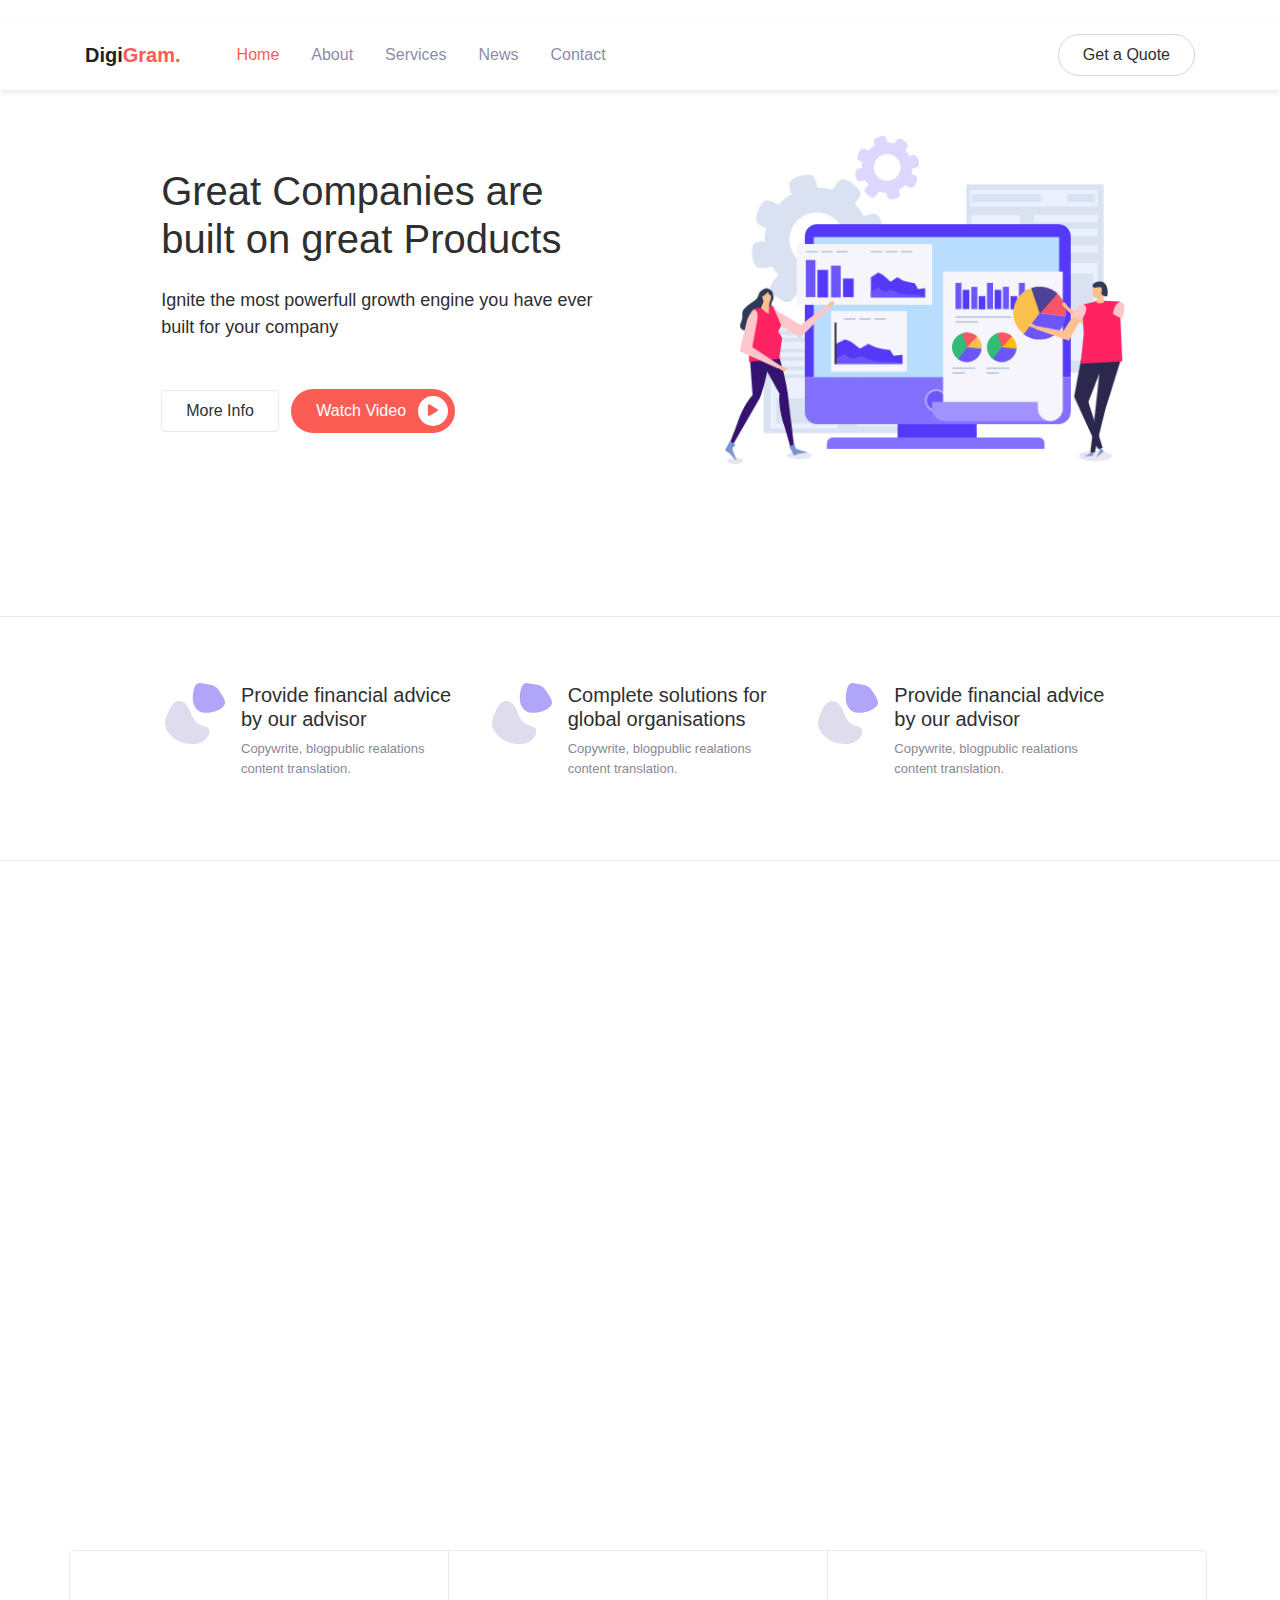
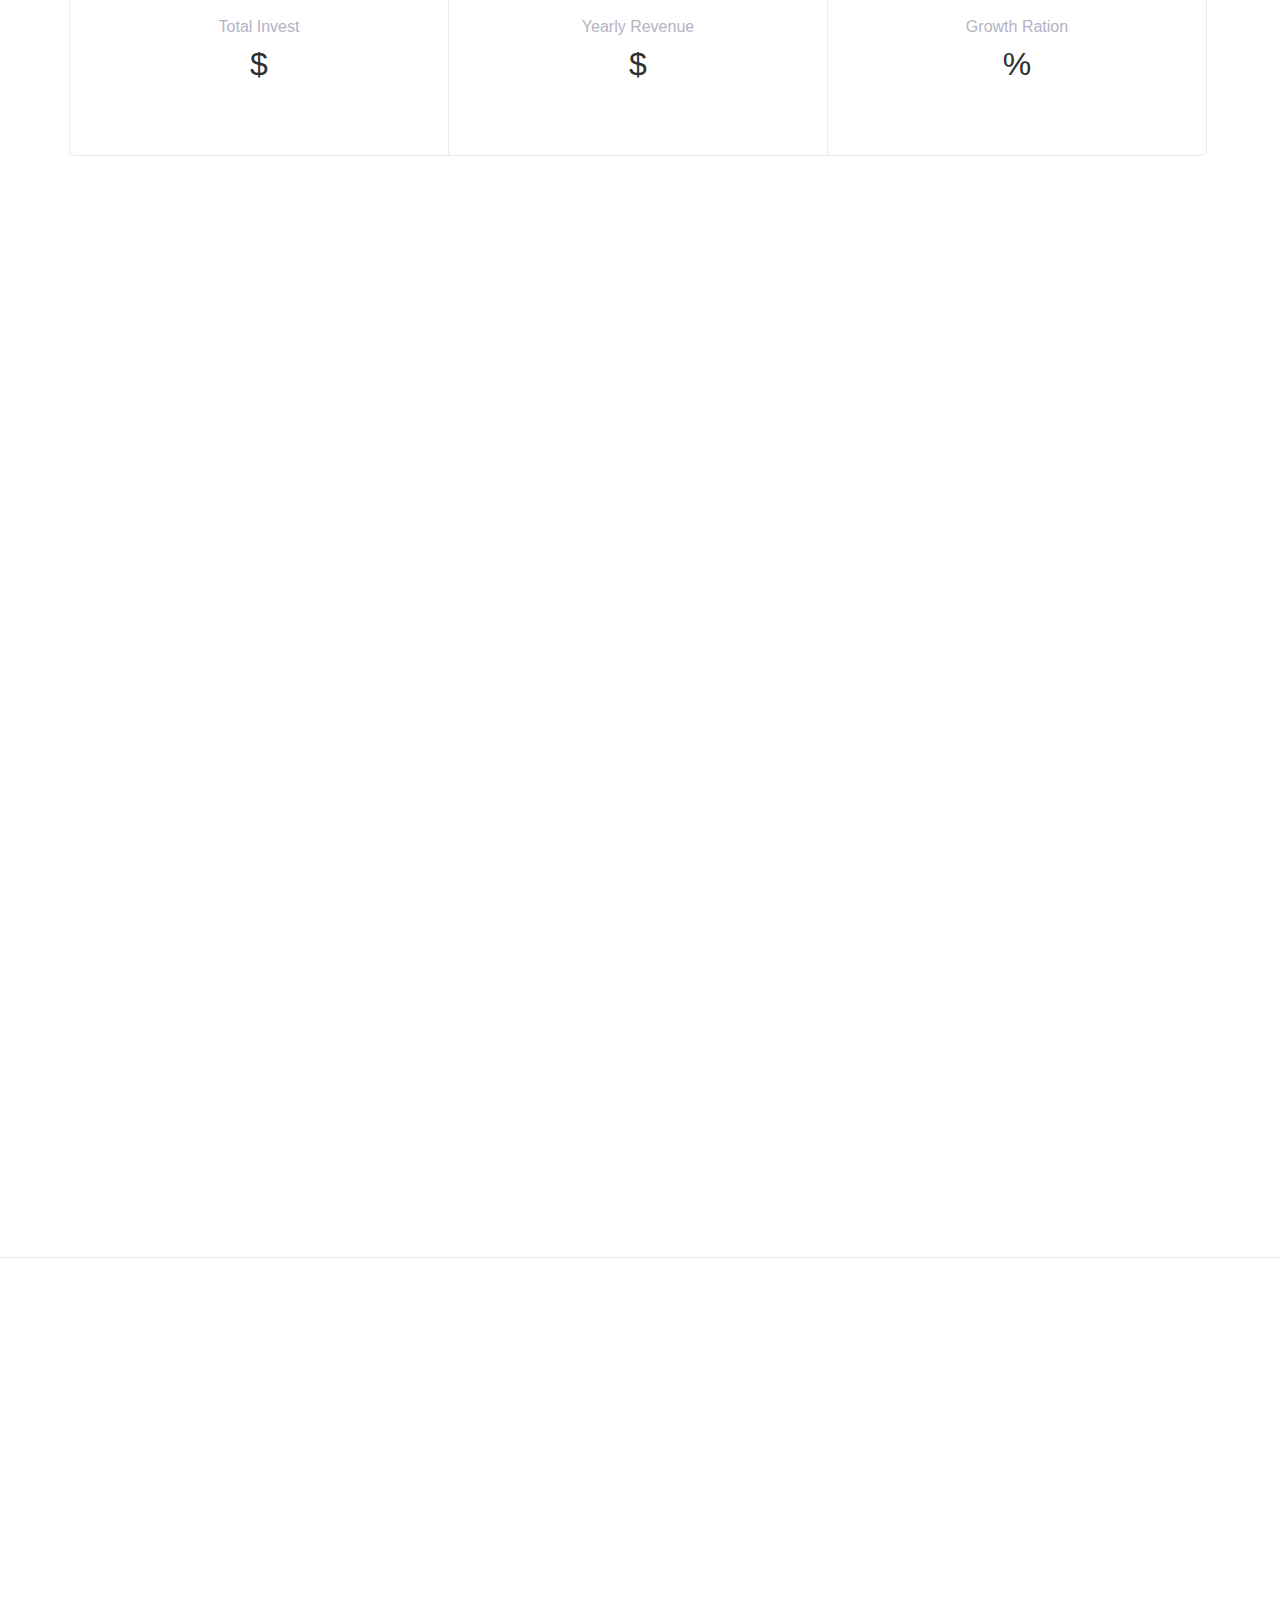
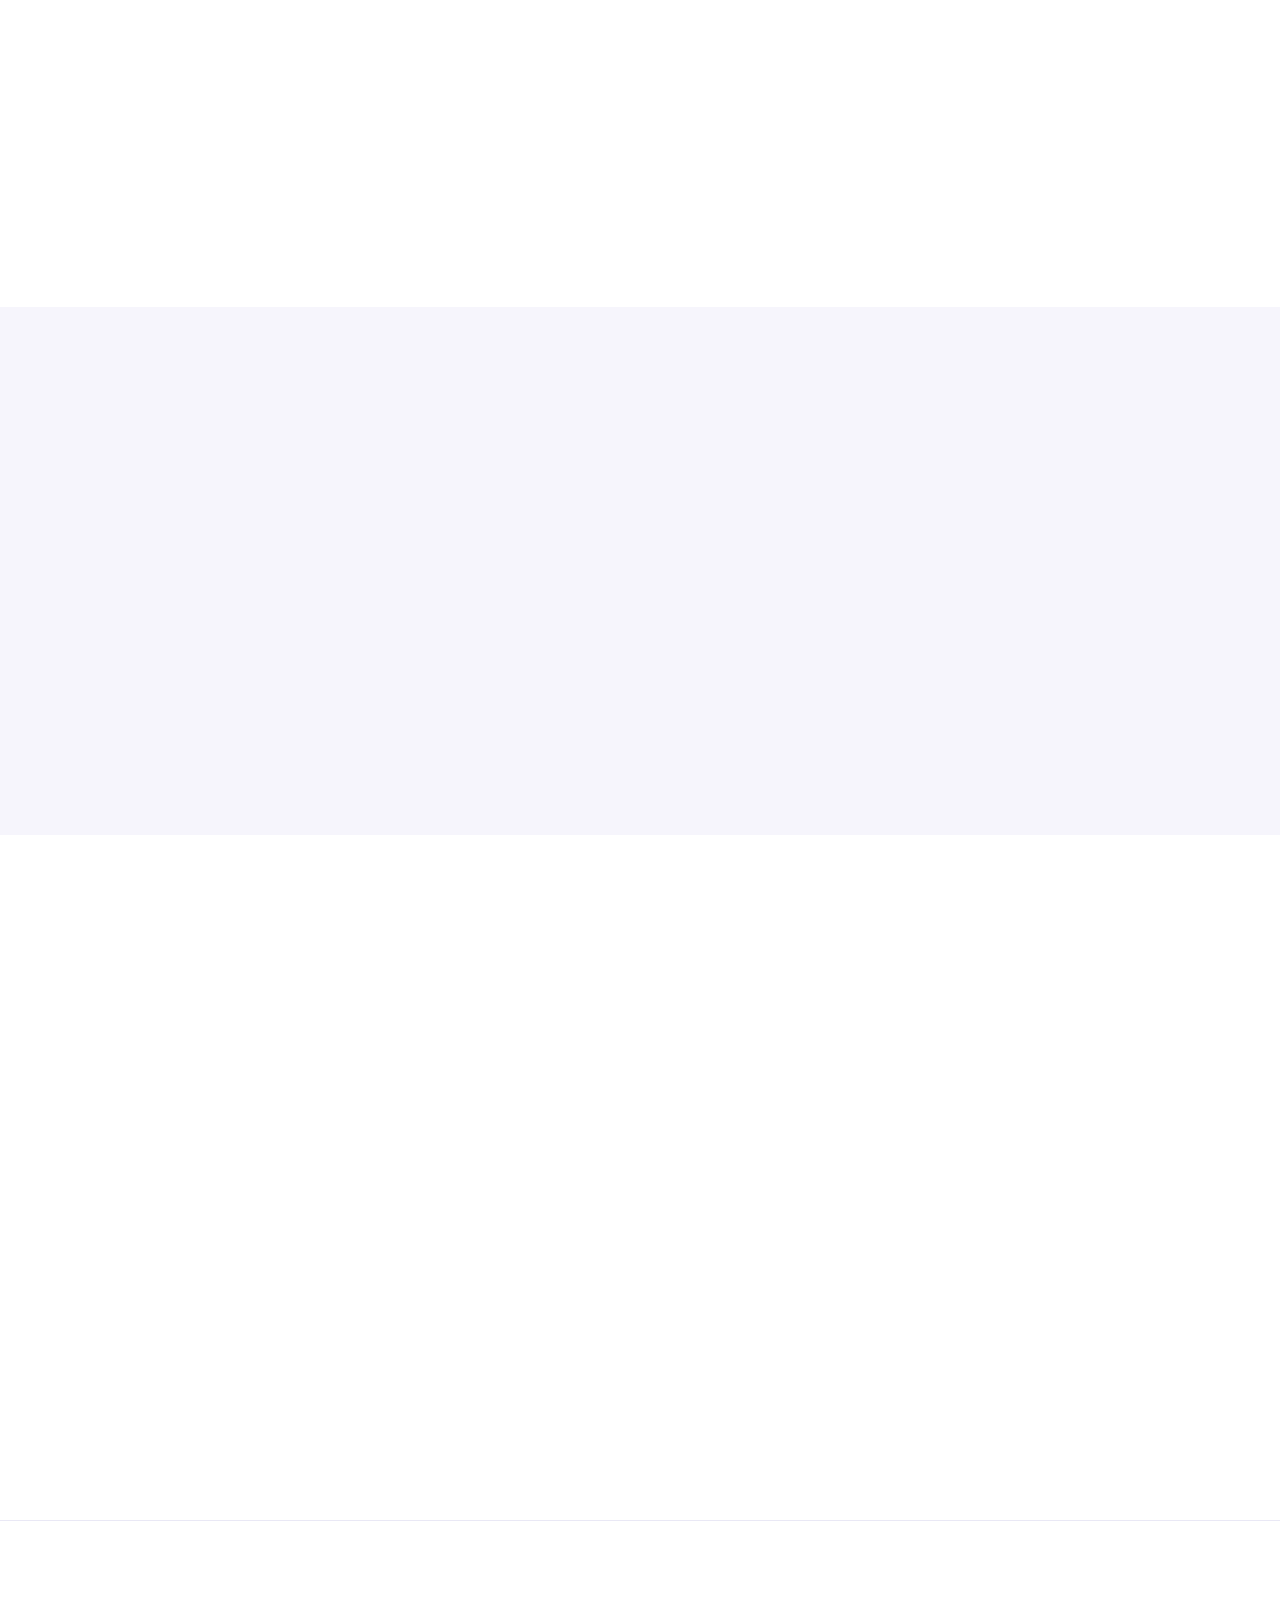
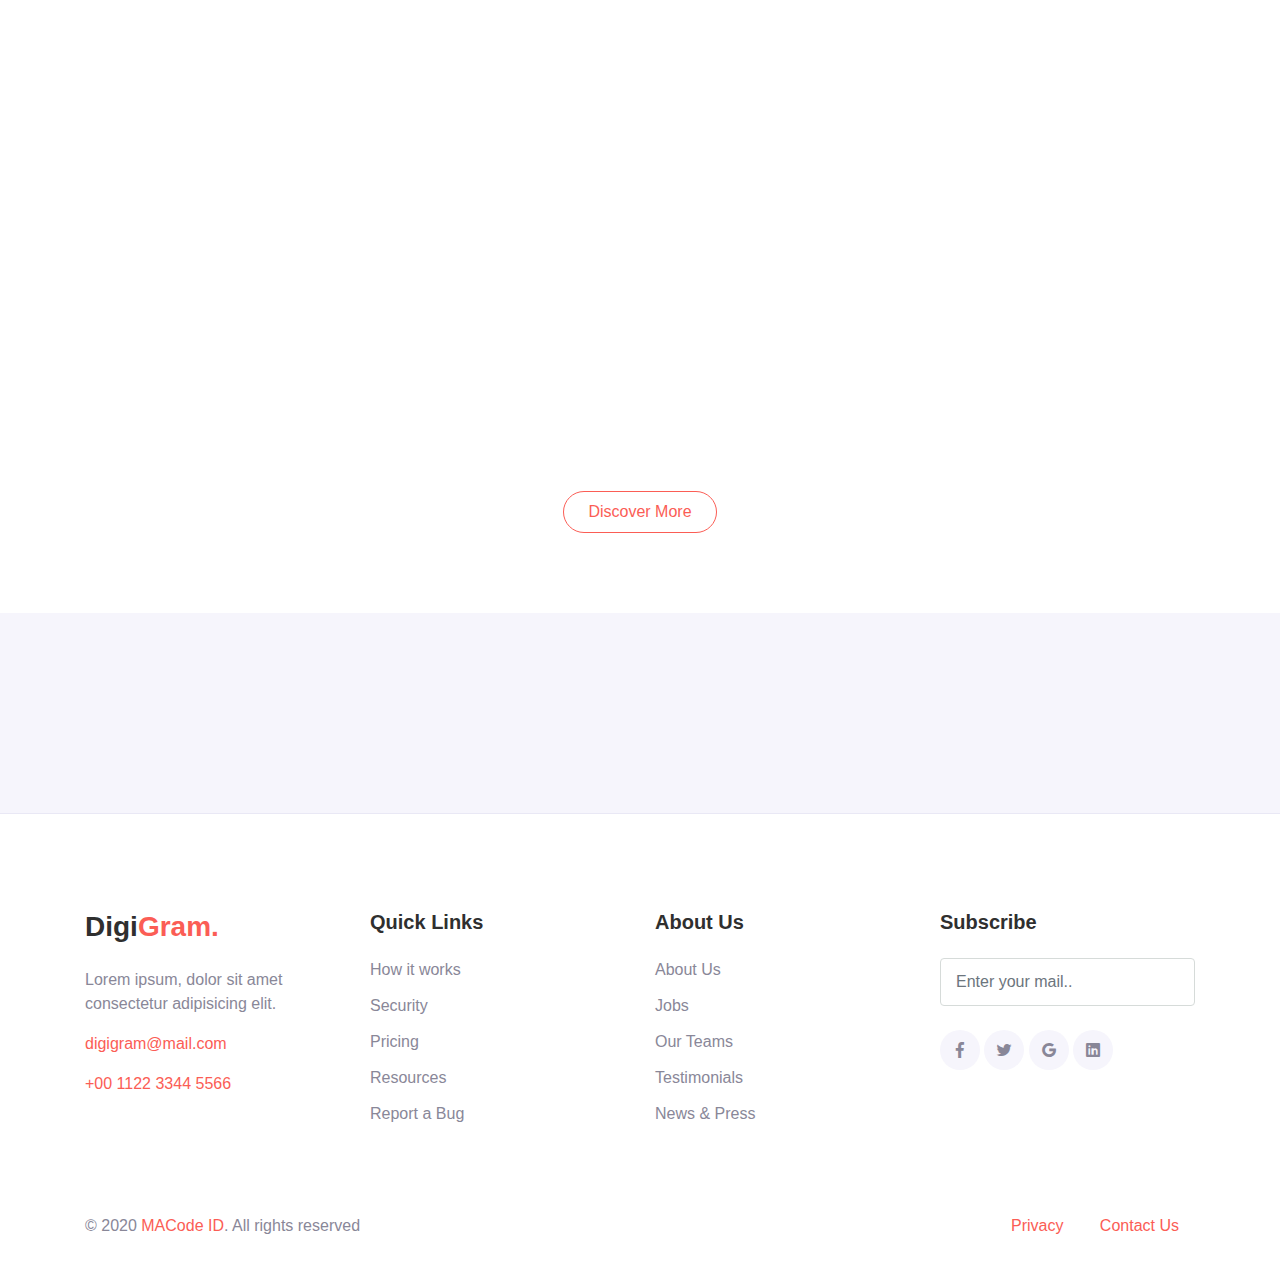
==== index.html @ d583fe2b "redirect issue resolved" ====
<!DOCTYPE html>
<html lang="en">
<head>
  <meta charset="UTF-8">
  <meta name="viewport" content="width=device-width, initial-scale=1.0">

  <meta http-equiv="X-UA-Compatible" content="IE=edge">

  <meta name="copyright" content="MACode ID, https://macodeid.com">

  <title>DigiGram - Free Agency Template</title>

  <link rel="stylesheet" href="assets/vendor/animate/animate.css">

  <link rel="stylesheet" href="assets/css/bootstrap.css">

  <link rel="stylesheet" href="assets/css/maicons.css">

  <link rel="stylesheet" href="assets/vendor/owl-carousel/css/owl.carousel.css">

  <link rel="stylesheet" href="assets/css/theme.css">

</head>
<body>

  <!-- Back to top button -->
  <div class="back-to-top"></div>

  <header>
    <nav class="navbar navbar-expand-lg navbar-light navbar-float">
      <div class="container">
        <a href="index.html" class="navbar-brand">Digi<span class="text-primary">Gram.</span></a>

        <button class="navbar-toggler" data-toggle="collapse" data-target="#navbarContent" aria-controls="navbarContent" aria-expanded="false" aria-label="Toggle navigation">
          <span class="navbar-toggler-icon"></span>
        </button>

        <div class="navbar-collapse collapse" id="navbarContent">
          <ul class="navbar-nav ml-lg-4 pt-3 pt-lg-0">
            <li class="nav-item active">
              <a href="index.html" class="nav-link">Home</a>
            </li>
            <li class="nav-item">
              <a href="about.html" class="nav-link">About</a>
            </li>
            <li class="nav-item">
              <a href="services.html" class="nav-link">Services</a>
            </li>
            <li class="nav-item">
              <a href="blog.html" class="nav-link">News</a>
            </li>
            <li class="nav-item">
              <a href="contact.html" class="nav-link">Contact</a>
            </li>
          </ul>

          <div class="ml-auto">
            <a href="#" class="btn btn-outline rounded-pill">Get a Quote</a>
          </div>
        </div>
      </div>
    </nav>

    <div class="page-banner home-banner">
      <div class="container h-100">
        <div class="row align-items-center h-100">
          <div class="col-lg-6 py-3 wow fadeInUp">
            <h1 class="mb-4">Great Companies are built on great Products</h1>
            <p class="text-lg mb-5">Ignite the most powerfull growth engine you have ever built for your company</p>

            <a href="#" class="btn btn-outline border text-secondary">More Info</a>
            <a href="#" class="btn btn-primary btn-split ml-2">Watch Video <div class="fab"><span class="mai-play"></span></div></a>
          </div>
          <div class="col-lg-6 py-3 wow zoomIn">
            <div class="img-place">
              <img src="assets/img/bg_image_1.png" alt="">
            </div>
          </div>
        </div>
      </div>
    </div>
  </header>

  <main>
    <div class="page-section features">
      <div class="container">
        <div class="row justify-content-center">
          <div class="col-md-6 col-lg-4 py-3 wow fadeInUp">
            <div class="d-flex flex-row">
              <div class="img-fluid mr-3">
                <img src="assets/img/icon_pattern.svg" alt="">
              </div>
              <div>
                <h5>Provide financial advice by our advisor</h5>
                <p>Copywrite, blogpublic realations content translation.</p>
              </div>
            </div>
          </div>
  
          <div class="col-md-6 col-lg-4 py-3 wow fadeInUp">
            <div class="d-flex flex-row">
              <div class="img-fluid mr-3">
                <img src="assets/img/icon_pattern.svg" alt="">
              </div>
              <div>
                <h5>Complete solutions for global organisations</h5>
                <p>Copywrite, blogpublic realations content translation.</p>
              </div>
            </div>
          </div>
  
          <div class="col-md-6 col-lg-4 py-3 wow fadeInUp">
            <div class="d-flex flex-row">
              <div class="img-fluid mr-3">
                <img src="assets/img/icon_pattern.svg" alt="">
              </div>
              <div>
                <h5>Provide financial advice by our advisor</h5>
                <p>Copywrite, blogpublic realations content translation.</p>
              </div>
            </div>
          </div>
        </div>
      </div> <!-- .container -->
    </div> <!-- .page-section -->
  
    <div class="page-section">
      <div class="container">
        <div class="row">
          <div class="col-lg-6 py-3 wow zoomIn">
            <div class="img-place text-center">
              <img src="assets/img/bg_image_2.png" alt="">
            </div>
          </div>
          <div class="col-lg-6 py-3 wow fadeInRight">
            <h2 class="title-section">We're <span class="marked">Dynamic</span> Team of Creatives People</h2>
            <div class="divider"></div>
            <p>We provide marketing services to startups & small business to looking for partner for their digital media, design & dev lead generation & communication.</p>
            <div class="img-place mb-3">
              <img src="assets/img/testi_image.png" alt="">
            </div>
            <a href="#" class="btn btn-primary">More Details</a>
            <a href="#" class="btn btn-outline border ml-2">Success Stories</a>
          </div>
        </div>
      </div> <!-- .container -->
    </div> <!-- .page-section -->
  
    <div class="page-section counter-section">
      <div class="container">
        <div class="row align-items-center text-center">
          <div class="col-lg-4">
            <p>Total Invest</p>
            <h2>$<span class="number" data-number="816278"></span></h2>
          </div>
          <div class="col-lg-4">
            <p>Yearly Revenue</p>
            <h2>$<span class="number" data-number="216422"></span></h2>
          </div>
          <div class="col-lg-4">
            <p>Growth Ration</p>
            <h2><span class="number" data-number="73"></span>%</h2>
          </div>
        </div>
      </div> <!-- .container -->
    </div> <!-- .page-section -->
  
    <div class="page-section">
      <div class="container">
        <div class="row">
          <div class="col-lg-6 py-3 wow fadeInLeft">
            <h2 class="title-section">We're <span class="marked">ready to</span> Serve you with best</h2>
            <div class="divider"></div>
            <p class="mb-5">We provide marketing services to startups & small business to looking for partner for their digital media, design & dev lead generation & communication.</p>
            <a href="#" class="btn btn-primary">More Details</a>
            <a href="#" class="btn btn-outline ml-2">See pricing</a>
          </div>
          <div class="col-lg-6 py-3 wow zoomIn">
            <div class="img-place text-center">
              <img src="assets/img/bg_image_3.png" alt="">
            </div>
          </div>
        </div>
      </div> <!-- .container -->
    </div> <!-- .page-section -->
  
    <div class="page-section">
      <div class="container">
        <div class="text-center wow fadeInUp">
          <div class="subhead">Why Choose Us</div>
          <h2 class="title-section">Your <span class="marked">Comfort</span> is Our Priority</h2>
          <div class="divider mx-auto"></div>
        </div>
  
        <div class="row mt-5 text-center">
          <div class="col-lg-4 py-3 wow fadeInUp">
            <div class="display-3"><span class="mai-shapes"></span></div>
            <h5>High Performance</h5>
            <p>Lorem ipsum dolor sit amet consectetur adipisicing elit. Laborum, sit.</p>
          </div>
          <div class="col-lg-4 py-3 wow fadeInUp">
            <div class="display-3"><span class="mai-shapes"></span></div>
            <h5>Friendly Prices</h5>
            <p>Lorem ipsum dolor sit amet consectetur adipisicing elit. Laborum, sit.</p>
          </div>
          <div class="col-lg-4 py-3 wow fadeInUp">
            <div class="display-3"><span class="mai-shapes"></span></div>
            <h5>No time-confusing</h5>
            <p>Lorem ipsum dolor sit amet consectetur adipisicing elit. Laborum, sit.</p>
          </div>
        </div>
      </div> <!-- .container -->
    </div> <!-- .page-section -->
  
    <div class="page-section border-top">
      <div class="container">
        <div class="text-center wow fadeInUp">
          <h2 class="title-section">Pricing Plan</h2>
          <div class="divider mx-auto"></div>
        </div>
  
        <div class="row justify-content-center">
          <div class="col-12 col-lg-auto py-3 wow fadeInLeft">
            <div class="card-pricing">
              <div class="header">
                <div class="price-icon"><span class="mai-people"></span></div>
                <div class="price-title">Membership</div>
              </div>
              <div class="body py-3">
                <div class="price-tag">
                  <span class="currency">$</span>
                  <h2 class="display-4">30</h2>
                  <span class="period">/monthly</span>
                </div>
                <div class="price-info">
                  <p>Choose the plan that right for you</p>
                </div>
              </div>
              <div class="footer">
                <a href="#" class="btn btn-outline rounded-pill">Choose Plan</a>
              </div>
            </div>
          </div>
  
          <div class="col-12 col-lg-auto py-3 wow fadeInUp">
            <div class="card-pricing active">
              <div class="header">
                <div class="price-labled">Best</div>
                <div class="price-icon"><span class="mai-business"></span></div>
                <div class="price-title">Dedicated</div>
              </div>
              <div class="body py-3">
                <div class="price-tag">
                  <span class="currency">$</span>
                  <h2 class="display-4">60</h2>
                  <span class="period">/monthly</span>
                </div>
                <div class="price-info">
                  <p>Choose the plan that right for you</p>
                </div>
              </div>
              <div class="footer">
                <a href="#" class="btn btn-outline rounded-pill">Choose Plan</a>
              </div>
            </div>
          </div>
  
          <div class="col-12 col-lg-auto py-3 wow fadeInRight">
            <div class="card-pricing">
              <div class="header">
                <div class="price-icon"><span class="mai-rocket-outline"></span></div>
                <div class="price-title">Private</div>
              </div>
              <div class="body py-3">
                <div class="price-tag">
                  <span class="currency">$</span>
                  <h2 class="display-4">90</h2>
                  <span class="period">/monthly</span>
                </div>
                <div class="price-info">
                  <p>Choose the plan that right for you</p>
                </div>
              </div>
              <div class="footer">
                <a href="#" class="btn btn-outline rounded-pill">Choose Plan</a>
              </div>
            </div>
          </div>
          
        </div>
      </div> <!-- .container -->
    </div> <!-- .page-section -->
  
    <div class="page-section bg-light">
      <div class="container">
        
        <div class="owl-carousel wow fadeInUp" id="testimonials">
          <div class="item">
            <div class="row align-items-center">
              <div class="col-md-6 py-3">
                <div class="testi-image">
                  <img src="assets/img/person/person_1.jpg" alt="">
                </div>
              </div>
              <div class="col-md-6 py-3">
                <div class="testi-content">
                  <p>Necessitatibus ipsum magni accusantium consequatur delectus a repudiandae nemo quisquam dolorum itaque, tenetur, esse optio eveniet beatae explicabo sapiente quo.</p>
                  <div class="entry-footer">
                    <strong>Melvin Platje</strong> &mdash; <span class="text-grey">CEO Slurin Group</span>
                  </div>
                </div>
              </div>
            </div>
          </div>
  
          <div class="item">
            <div class="row align-items-center">
              <div class="col-md-6 py-3">
                <div class="testi-image">
                  <img src="assets/img/person/person_2.jpg" alt="">
                </div>
              </div>
              <div class="col-md-6 py-3">
                <div class="testi-content">
                  <p>Repudiandae vero assumenda sequi labore ipsum eos ducimus provident a nam vitae et, dolorum temporibus inventore quaerat consectetur quos! Animi, qui ratione?</p>
                  <div class="entry-footer">
                    <strong>George Burke</strong> &mdash; <span class="text-grey">CEO Letro</span>
                  </div>
                </div>
              </div>
            </div>
          </div>
  
        </div>
      </div> <!-- .container -->
    </div> <!-- .page-section -->
  
    <div class="page-section">
      <div class="container">
        <div class="row align-items-center">
          <div class="col-lg-6 py-3 wow fadeInUp">
            <h2 class="title-section">Get in Touch</h2>
            <div class="divider"></div>
            <p>Lorem ipsum dolor sit amet consectetur adipisicing elit.<br> Laborum ratione autem quidem veritatis!</p>
  
            <ul class="contact-list">
              <li>
                <div class="icon"><span class="mai-map"></span></div>
                <div class="content">123 Fake Street, New York, USA</div>
              </li>
              <li>
                <div class="icon"><span class="mai-mail"></span></div>
                <div class="content"><a href="#">info@digigram.com</a></div>
              </li>
              <li>
                <div class="icon"><span class="mai-phone-portrait"></span></div>
                <div class="content"><a href="#">+00 1122 3344 55</a></div>
              </li>
            </ul>
          </div>
          <div class="col-lg-6 py-3 wow fadeInUp">
            <div class="subhead">Contact Us</div>
            <h2 class="title-section">Drop Us a Line</h2>
            <div class="divider"></div>
            
            <form action="#">
              <div class="py-2">
                <input type="text" class="form-control" placeholder="Full name">
              </div>
              <div class="py-2">
                <input type="text" class="form-control" placeholder="Email">
              </div>
              <div class="py-2">
                <textarea rows="6" class="form-control" placeholder="Enter message"></textarea>
              </div>
              <button type="submit" class="btn btn-primary rounded-pill mt-4">Send Message</button>
            </form>
          </div>
        </div>
      </div> <!-- .container -->
    </div> <!-- .page-section -->
  
    <div class="page-section border-top">
      <div class="container">
        <div class="text-center wow fadeInUp">
          <div class="subhead">Our Blog</div>
          <h2 class="title-section">Read our latest <span class="marked">News</span></h2>
          <div class="divider mx-auto"></div>
        </div>
        <div class="row my-5 card-blog-row">
          <div class="col-md-6 col-lg-3 py-3 wow fadeInUp">
            <div class="card-blog">
              <div class="header">
                <div class="entry-footer">
                  <div class="post-author">Sam Newman</div>
                  <a href="#" class="post-date">23 Apr 2020</a>
                </div>
              </div>
              <div class="body">
                <div class="post-title"><a href="blog-single.html">What is Business Management?</a></div>
              </div>
              <div class="footer">
                <a href="blog-single.html">Read More <span class="mai-chevron-forward text-sm"></span></a>
              </div>
            </div>
          </div>
          <div class="col-md-6 col-lg-3 py-3 wow fadeInUp">
            <div class="card-blog">
              <div class="header">
                <div class="avatar">
                  <img src="assets/img/person/person_1.jpg" alt="">
                </div>
                <div class="entry-footer">
                  <div class="post-author">Sam Newman</div>
                  <a href="#" class="post-date">23 Apr 2020</a>
                </div>
              </div>
              <div class="body">
                <div class="post-title"><a href="blog-single.html">What is Business Management?</a></div>
                <div class="post-excerpt">Lorem, ipsum dolor sit amet consectetur adipisicing elit.</div>
              </div>
              <div class="footer">
                <a href="blog-single.html">Read More <span class="mai-chevron-forward text-sm"></span></a>
              </div>
            </div>
          </div>
          <div class="col-md-6 col-lg-3 py-3 wow fadeInUp">
            <div class="card-blog">
              <div class="header">
                <div class="avatar">
                  <img src="assets/img/person/person_2.jpg" alt="">
                </div>
                <div class="entry-footer">
                  <div class="post-author">Sam Newman</div>
                  <a href="#" class="post-date">23 Apr 2020</a>
                </div>
              </div>
              <div class="body">
                <div class="post-title"><a href="blog-single.html">What is Business Management?</a></div>
                <div class="post-excerpt">Lorem, ipsum dolor sit amet consectetur adipisicing elit.</div>
              </div>
              <div class="footer">
                <a href="blog-single.html">Read More <span class="mai-chevron-forward text-sm"></span></a>
              </div>
            </div>
          </div>
          <div class="col-md-6 col-lg-3 py-3 wow fadeInUp">
            <div class="card-blog">
              <div class="header">
                <div class="avatar">
                  <img src="assets/img/person/person_3.jpg" alt="">
                </div>
                <div class="entry-footer">
                  <div class="post-author">Sam Newman</div>
                  <a href="#" class="post-date">23 Apr 2020</a>
                </div>
              </div>
              <div class="body">
                <div class="post-title"><a href="blog-single.html">What is Business Management?</a></div>
                <div class="post-excerpt">Lorem, ipsum dolor sit amet consectetur adipisicing elit.</div>
              </div>
              <div class="footer">
                <a href="blog-single.html">Read More <span class="mai-chevron-forward text-sm"></span></a>
              </div>
            </div>
          </div>
        </div>
  
        <div class="text-center">
          <a href="blog.html" class="btn btn-outline-primary rounded-pill">Discover More</a>
        </div>
      </div> <!-- .container -->
    </div> <!-- .page-section -->
  
    <div class="page-section client-section">
      <div class="container-fluid">
        <div class="row row-cols-2 row-cols-md-3 row-cols-lg-5 justify-content-center">
          <div class="item wow zoomIn">
            <img src="assets/img/clients/airbnb.png" alt="">
          </div>
          <div class="item wow zoomIn">
            <img src="assets/img/clients/google.png" alt="">
          </div>
          <div class="item wow zoomIn">
            <img src="assets/img/clients/stripe.png" alt="">
          </div>
          <div class="item wow zoomIn">
            <img src="assets/img/clients/paypal.png" alt="">
          </div>
          <div class="item wow zoomIn">
            <img src="assets/img/clients/mailchimp.png" alt="">
          </div>
        </div>
      </div> <!-- .container-fluid -->
    </div> <!-- .page-section -->
  </main>

  <footer class="page-footer">
    <div class="container">
      <div class="row justify-content-center mb-5">
        <div class="col-lg-3 py-3">
          <h3>Digi<span class="text-primary">Gram.</span></h3>
          <p>Lorem ipsum, dolor sit amet consectetur adipisicing elit.</p>

          <p><a href="#" >digigram@mail.com</a></p>
          <p><a href="#">+00 1122 3344 5566</a></p>
        </div>
        <div class="col-lg-3 py-3">
          <h5>Quick Links</h5>
          <ul class="footer-menu">
            <li><a href="#">How it works</a></li>
            <li><a href="#">Security</a></li>
            <li><a href="#">Pricing</a></li>
            <li><a href="#">Resources</a></li>
            <li><a href="#">Report a Bug</a></li>
          </ul>
        </div>
        <div class="col-lg-3 py-3">
          <h5>About Us</h5>
          <ul class="footer-menu">
            <li><a href="#">About Us</a></li>
            <li><a href="#">Jobs</a></li>
            <li><a href="#">Our Teams</a></li>
            <li><a href="#">Testimonials</a></li>
            <li><a href="#">News & Press</a></li>
          </ul>
        </div>
        <div class="col-lg-3 py-3">
          <h5>Subscribe</h5>
          <form action="#">
            <input type="text" class="form-control" placeholder="Enter your mail..">
          </form>

          <div class="sosmed-button mt-4">
            <a href="#"><span class="mai-logo-facebook-f"></span></a>
            <a href="#"><span class="mai-logo-twitter"></span></a>
            <a href="#"><span class="mai-logo-google"></span></a>
            <a href="#"><span class="mai-logo-linkedin"></span></a>
          </div>
        </div>
      </div>

      <div class="row">
        <div class="col-sm-6 py-2">
          <p id="copyright">&copy; 2020 <a href="https://macodeid.com/">MACode ID</a>. All rights reserved</p>
        </div>
        <div class="col-sm-6 py-2 text-right">
          <div class="d-inline-block px-3">
            <a href="#">Privacy</a>
          </div>
          <div class="d-inline-block px-3">
            <a href="#">Contact Us</a>
          </div>
        </div>
      </div>
    </div> <!-- .container -->
  </footer> <!-- .page-footer -->


  <script src="assets/js/jquery-3.5.1.min.js"></script>

  <script src="assets/js/bootstrap.bundle.min.js"></script>

  <script src="assets/vendor/wow/wow.min.js"></script>

  <script src="assets/vendor/owl-carousel/js/owl.carousel.min.js"></script>

  <script src="assets/vendor/waypoints/jquery.waypoints.min.js"></script>

  <script src="assets/vendor/animateNumber/jquery.animateNumber.min.js"></script>

  <script src="assets/js/google-maps.js"></script>

  <script src="assets/js/theme.js"></script>


</body>
</html>
---- assets/css/maicons.css ----
@font-face {
  font-family: 'maicons';
  src:  url('../fonts/maicons.eot?c9nlkl');
  src:  url('../fonts/maicons.eot?c9nlkl#iefix') format('embedded-opentype'),
    url('../fonts/maicons.ttf?c9nlkl') format('truetype'),
    url('../fonts/maicons.woff?c9nlkl') format('woff'),
    url('../fonts/maicons.svg?c9nlkl#maicons') format('svg');
  font-weight: normal;
  font-style: normal;
  font-display: block;
}

[class^="mai-"], [class*=" mai-"] {
  /* use !important to prevent issues with browser extensions that change fonts */
  font-family: 'maicons' !important;
  speak: none;
  font-style: normal;
  font-weight: normal;
  font-variant: normal;
  text-transform: none;
  line-height: 1;

  /* Better Font Rendering =========== */
  -webkit-font-smoothing: antialiased;
  -moz-osx-font-smoothing: grayscale;
}

.mai-add:before {
  content: "\e900";
}
.mai-add-circle:before {
  content: "\e901";
}
.mai-add-circle-outline:before {
  content: "\e902";
}
.mai-airplane:before {
  content: "\e903";
}
.mai-airplane-outline:before {
  content: "\e904";
}
.mai-alarm:before {
  content: "\e905";
}
.mai-alarm-outline:before {
  content: "\e906";
}
.mai-albums:before {
  content: "\e907";
}
.mai-albums-outline:before {
  content: "\e908";
}
.mai-alert:before {
  content: "\e909";
}
.mai-alert-circle:before {
  content: "\e90a";
}
.mai-alert-circle-outline:before {
  content: "\e90b";
}
.mai-analytics:before {
  content: "\e90c";
}
.mai-analytics-outline:before {
  content: "\e90d";
}
.mai-aperture:before {
  content: "\e90e";
}
.mai-aperture-outline:before {
  content: "\e90f";
}
.mai-apps:before {
  content: "\e910";
}
.mai-apps-outline:before {
  content: "\e911";
}
.mai-archive:before {
  content: "\e912";
}
.mai-archive-outline:before {
  content: "\e913";
}
.mai-arrow-back:before {
  content: "\e914";
}
.mai-arrow-back-circle:before {
  content: "\e915";
}
.mai-arrow-back-circle-outline:before {
  content: "\e916";
}
.mai-arrow-down:before {
  content: "\e917";
}
.mai-arrow-down-circle:before {
  content: "\e918";
}
.mai-arrow-down-circle-outline:before {
  content: "\e919";
}
.mai-arrow-forward:before {
  content: "\e91a";
}
.mai-arrow-forward-circle:before {
  content: "\e91b";
}
.mai-arrow-forward-circle-outline:before {
  content: "\e91c";
}
.mai-arrow-redo:before {
  content: "\e91d";
}
.mai-arrow-redo-circle:before {
  content: "\e91e";
}
.mai-arrow-redo-circle-outline:before {
  content: "\e91f";
}
.mai-arrow-redo-outline:before {
  content: "\e920";
}
.mai-arrow-undo:before {
  content: "\e921";
}
.mai-arrow-undo-circle:before {
  content: "\e922";
}
.mai-arrow-undo-circle-outline:before {
  content: "\e923";
}
.mai-arrow-undo-outline:before {
  content: "\e924";
}
.mai-arrow-up:before {
  content: "\e925";
}
.mai-arrow-up-circle:before {
  content: "\e926";
}
.mai-arrow-up-circle-outline:before {
  content: "\e927";
}
.mai-at:before {
  content: "\e928";
}
.mai-at-circle:before {
  content: "\e929";
}
.mai-at-circle-outline:before {
  content: "\e92a";
}
.mai-attach:before {
  content: "\e92b";
}
.mai-attach-outline:before {
  content: "\e92c";
}
.mai-backspace:before {
  content: "\e92d";
}
.mai-backspace-outline:before {
  content: "\e92e";
}
.mai-bandage:before {
  content: "\e92f";
}
.mai-bandage-outline:before {
  content: "\e930";
}
.mai-bar-chart:before {
  content: "\e932";
}
.mai-bar-chart-outline:before {
  content: "\e933";
}
.mai-barbell:before {
  content: "\e931";
}
.mai-barcode:before {
  content: "\e934";
}
.mai-barcode-outline:before {
  content: "\e935";
}
.mai-baseball:before {
  content: "\e936";
}
.mai-baseball-outline:before {
  content: "\e937";
}
.mai-basket:before {
  content: "\e938";
}
.mai-basket-outline:before {
  content: "\e93b";
}
.mai-basketball:before {
  content: "\e939";
}
.mai-basketball-outline:before {
  content: "\e93a";
}
.mai-battery-charging:before {
  content: "\e93c";
}
.mai-battery-dead:before {
  content: "\e93d";
}
.mai-battery-full:before {
  content: "\e93e";
}
.mai-battery-half:before {
  content: "\e93f";
}
.mai-beaker:before {
  content: "\e940";
}
.mai-beaker-outline:before {
  content: "\e941";
}
.mai-bed:before {
  content: "\e942";
}
.mai-bed-outline:before {
  content: "\e943";
}
.mai-beer:before {
  content: "\e944";
}
.mai-beer-outline:before {
  content: "\e945";
}
.mai-bicycle:before {
  content: "\e946";
}
.mai-bluetooth:before {
  content: "\e947";
}
.mai-boat:before {
  content: "\e948";
}
.mai-boat-outline:before {
  content: "\e949";
}
.mai-body:before {
  content: "\e94a";
}
.mai-body-outline:before {
  content: "\e94b";
}
.mai-bonfire:before {
  content: "\e94c";
}
.mai-bonfire-outline:before {
  content: "\e94d";
}
.mai-book:before {
  content: "\e94e";
}
.mai-book-outline:before {
  content: "\e953";
}
.mai-bookmark:before {
  content: "\e94f";
}
.mai-bookmark-outline:before {
  content: "\e950";
}
.mai-bookmarks:before {
  content: "\e951";
}
.mai-bookmarks-outline:before {
  content: "\e952";
}
.mai-briefcase:before {
  content: "\e954";
}
.mai-briefcase-outline:before {
  content: "\e955";
}
.mai-browsers:before {
  content: "\e956";
}
.mai-browsers-outline:before {
  content: "\e957";
}
.mai-brush:before {
  content: "\e958";
}
.mai-brush-outline:before {
  content: "\e959";
}
.mai-bug:before {
  content: "\e95a";
}
.mai-bug-outline:before {
  content: "\e95b";
}
.mai-build:before {
  content: "\e95c";
}
.mai-build-outline:before {
  content: "\e95d";
}
.mai-bulb:before {
  content: "\e95e";
}
.mai-bulb-outline:before {
  content: "\e95f";
}
.mai-bus:before {
  content: "\e960";
}
.mai-bus-outline:before {
  content: "\e963";
}
.mai-business:before {
  content: "\e961";
}
.mai-business-outline:before {
  content: "\e962";
}
.mai-cafe:before {
  content: "\e964";
}
.mai-cafe-outline:before {
  content: "\e965";
}
.mai-calculator:before {
  content: "\e966";
}
.mai-calculator-outline:before {
  content: "\e967";
}
.mai-calendar:before {
  content: "\e968";
}
.mai-calendar-outline:before {
  content: "\e969";
}
.mai-call:before {
  content: "\e96a";
}
.mai-call-outline:before {
  content: "\e96b";
}
.mai-camera:before {
  content: "\e96c";
}
.mai-camera-outline:before {
  content: "\e96d";
}
.mai-camera-reverse:before {
  content: "\e96e";
}
.mai-camera-reverse-outline:before {
  content: "\e96f";
}
.mai-car:before {
  content: "\e970";
}
.mai-car-outline:before {
  content: "\e97f";
}
.mai-car-sport:before {
  content: "\e980";
}
.mai-car-sport-outline:before {
  content: "\e981";
}
.mai-card:before {
  content: "\e971";
}
.mai-card-outline:before {
  content: "\e972";
}
.mai-caret-back:before {
  content: "\e973";
}
.mai-caret-back-circle:before {
  content: "\e974";
}
.mai-caret-back-circle-outline:before {
  content: "\e975";
}
.mai-caret-down:before {
  content: "\e976";
}
.mai-caret-down-circle:before {
  content: "\e977";
}
.mai-caret-down-circle-outline:before {
  content: "\e978";
}
.mai-caret-forward:before {
  content: "\e979";
}
.mai-caret-forward-circle:before {
  content: "\e97a";
}
.mai-caret-forward-circle-outline:before {
  content: "\e97b";
}
.mai-caret-up:before {
  content: "\e97c";
}
.mai-caret-up-circle:before {
  content: "\e97d";
}
.mai-caret-up-circle-outline:before {
  content: "\e97e";
}
.mai-cart:before {
  content: "\e982";
}
.mai-cart-outline:before {
  content: "\e983";
}
.mai-cash:before {
  content: "\e984";
}
.mai-cash-outline:before {
  content: "\e985";
}
.mai-chatbox:before {
  content: "\e986";
}
.mai-chatbox-ellipses:before {
  content: "\e987";
}
.mai-chatbox-ellipses-outline:before {
  content: "\e988";
}
.mai-chatbox-outline:before {
  content: "\e989";
}
.mai-chatbubble:before {
  content: "\e98a";
}
.mai-chatbubble-ellipses:before {
  content: "\e98b";
}
.mai-chatbubble-ellipses-outline:before {
  content: "\e98c";
}
.mai-chatbubble-outline:before {
  content: "\e98d";
}
.mai-chatbubbles:before {
  content: "\e98e";
}
.mai-chatbubbles-outline:before {
  content: "\e98f";
}
.mai-checkbox:before {
  content: "\e990";
}
.mai-checkbox-outline:before {
  content: "\e991";
}
.mai-checkmark:before {
  content: "\e992";
}
.mai-checkmark-circle:before {
  content: "\e993";
}
.mai-checkmark-circle-outline:before {
  content: "\e994";
}
.mai-checkmark-done:before {
  content: "\e995";
}
.mai-checkmark-done-circle:before {
  content: "\e996";
}
.mai-checkmark-done-circle-outline:before {
  content: "\e997";
}
.mai-chevron-back:before {
  content: "\e998";
}
.mai-chevron-back-circle:before {
  content: "\e999";
}
.mai-chevron-back-circle-outline:before {
  content: "\e99a";
}
.mai-chevron-down:before {
  content: "\e99b";
}
.mai-chevron-down-circle:before {
  content: "\e99c";
}
.mai-chevron-down-circle-outline:before {
  content: "\e99d";
}
.mai-chevron-forward:before {
  content: "\e99e";
}
.mai-chevron-forward-circle:before {
  content: "\e99f";
}
.mai-chevron-forward-circle-outline:before {
  content: "\e9a0";
}
.mai-chevron-up:before {
  content: "\e9a1";
}
.mai-chevron-up-circle:before {
  content: "\e9a2";
}
.mai-chevron-up-circle-outline:before {
  content: "\e9a3";
}
.mai-clipboard:before {
  content: "\e9a4";
}
.mai-clipboard-outline:before {
  content: "\e9a5";
}
.mai-close:before {
  content: "\e9a6";
}
.mai-close-circle:before {
  content: "\e9a7";
}
.mai-close-circle-outline:before {
  content: "\e9a8";
}
.mai-cloud:before {
  content: "\e9a9";
}
.mai-cloud-circle:before {
  content: "\e9aa";
}
.mai-cloud-circle-outline:before {
  content: "\e9ab";
}
.mai-cloud-done:before {
  content: "\e9ac";
}
.mai-cloud-done-outline:before {
  content: "\e9ad";
}
.mai-cloud-download:before {
  content: "\e9ae";
}
.mai-cloud-download-outline:before {
  content: "\e9af";
}
.mai-cloud-offline:before {
  content: "\e9b0";
}
.mai-cloud-offline-outline:before {
  content: "\e9b1";
}
.mai-cloud-outline:before {
  content: "\e9b2";
}
.mai-cloud-upload:before {
  content: "\e9b3";
}
.mai-cloud-upload-outline:before {
  content: "\e9b4";
}
.mai-cloudy:before {
  content: "\e9b5";
}
.mai-cloudy-night:before {
  content: "\e9b6";
}
.mai-cloudy-night-outline:before {
  content: "\e9b7";
}
.mai-cloudy-outline:before {
  content: "\e9b8";
}
.mai-code:before {
  content: "\e9b9";
}
.mai-code-download:before {
  content: "\e9ba";
}
.mai-code-slash:before {
  content: "\e9bb";
}
.mai-code-working:before {
  content: "\e9bc";
}
.mai-cog:before {
  content: "\e9bd";
}
.mai-color-fill:before {
  content: "\e9be";
}
.mai-color-fill-outline:before {
  content: "\e9bf";
}
.mai-color-filter:before {
  content: "\e9c0";
}
.mai-color-filter-outline:before {
  content: "\e9c1";
}
.mai-color-palette:before {
  content: "\e9c2";
}
.mai-color-palette-outline:before {
  content: "\e9c3";
}
.mai-color-wand:before {
  content: "\e9c4";
}
.mai-color-wand-outline:before {
  content: "\e9c5";
}
.mai-compass:before {
  content: "\e9c6";
}
.mai-compass-outline:before {
  content: "\e9c7";
}
.mai-construct:before {
  content: "\e9c8";
}
.mai-construct-outline:before {
  content: "\e9c9";
}
.mai-contract:before {
  content: "\e9ca";
}
.mai-contrast:before {
  content: "\e9cb";
}
.mai-copy:before {
  content: "\e9cc";
}
.mai-copy-outline:before {
  content: "\e9cd";
}
.mai-create:before {
  content: "\e9ce";
}
.mai-create-outline:before {
  content: "\e9cf";
}
.mai-crop:before {
  content: "\e9d0";
}
.mai-cube:before {
  content: "\e9d1";
}
.mai-cube-outline:before {
  content: "\e9d2";
}
.mai-cut:before {
  content: "\e9d3";
}
.mai-desktop:before {
  content: "\e9d4";
}
.mai-desktop-outline:before {
  content: "\e9d5";
}
.mai-disc:before {
  content: "\e9d6";
}
.mai-disc-outline:before {
  content: "\e9d7";
}
.mai-document:before {
  content: "\e9d8";
}
.mai-document-outline:before {
  content: "\e9d9";
}
.mai-document-text:before {
  content: "\e9dc";
}
.mai-document-text-outline:before {
  content: "\e9dd";
}
.mai-documents:before {
  content: "\e9da";
}
.mai-documents-outline:before {
  content: "\e9db";
}
.mai-download:before {
  content: "\e9de";
}
.mai-download-outline:before {
  content: "\e9df";
}
.mai-duplicate:before {
  content: "\e9e0";
}
.mai-duplicate-outline:before {
  content: "\e9e1";
}
.mai-ear:before {
  content: "\e9e2";
}
.mai-ear-outline:before {
  content: "\e9e3";
}
.mai-earth:before {
  content: "\e9e4";
}
.mai-earth-outline:before {
  content: "\e9e5";
}
.mai-easel:before {
  content: "\e9e6";
}
.mai-easel-outline:before {
  content: "\e9e7";
}
.mai-egg:before {
  content: "\e9e8";
}
.mai-egg-outline:before {
  content: "\e9e9";
}
.mai-ellipse:before {
  content: "\e9ea";
}
.mai-ellipse-outline:before {
  content: "\e9eb";
}
.mai-ellipsis-horizontal:before {
  content: "\e9ec";
}
.mai-ellipsis-horizontal-circle:before {
  content: "\e9ed";
}
.mai-ellipsis-vertical:before {
  content: "\e9ee";
}
.mai-ellipsis-vertical-circle:before {
  content: "\e9ef";
}
.mai-enter:before {
  content: "\e9f0";
}
.mai-enter-outline:before {
  content: "\e9f1";
}
.mai-exit:before {
  content: "\e9f2";
}
.mai-exit-outline:before {
  content: "\e9f3";
}
.mai-expand:before {
  content: "\e9f4";
}
.mai-eye:before {
  content: "\e9f5";
}
.mai-eye-off:before {
  content: "\e9f8";
}
.mai-eye-off-outline:before {
  content: "\e9f9";
}
.mai-eye-outline:before {
  content: "\e9fa";
}
.mai-eyedrop:before {
  content: "\e9f6";
}
.mai-eyedrop-outline:before {
  content: "\e9f7";
}
.mai-fast-food:before {
  content: "\e9fb";
}
.mai-fast-food-outline:before {
  content: "\e9fc";
}
.mai-female:before {
  content: "\e9fd";
}
.mai-file-tray:before {
  content: "\e9fe";
}
.mai-file-tray-full:before {
  content: "\e9ff";
}
.mai-file-tray-full-outline:before {
  content: "\ea00";
}
.mai-file-tray-outline:before {
  content: "\ea01";
}
.mai-film:before {
  content: "\ea02";
}
.mai-film-outline:before {
  content: "\ea03";
}
.mai-filter:before {
  content: "\ea04";
}
.mai-finger-print:before {
  content: "\ea05";
}
.mai-fitness:before {
  content: "\ea06";
}
.mai-fitness-outline:before {
  content: "\ea07";
}
.mai-flag:before {
  content: "\ea08";
}
.mai-flag-outline:before {
  content: "\ea09";
}
.mai-flame:before {
  content: "\ea0a";
}
.mai-flame-outline:before {
  content: "\ea0b";
}
.mai-flash:before {
  content: "\ea0c";
}
.mai-flash-off:before {
  content: "\ea0f";
}
.mai-flash-off-outline:before {
  content: "\ea10";
}
.mai-flash-outline:before {
  content: "\ea11";
}
.mai-flashlight:before {
  content: "\ea0d";
}
.mai-flashlight-outline:before {
  content: "\ea0e";
}
.mai-flask:before {
  content: "\ea12";
}
.mai-flask-outline:before {
  content: "\ea13";
}
.mai-flower:before {
  content: "\ea14";
}
.mai-flower-outline:before {
  content: "\ea15";
}
.mai-folder:before {
  content: "\ea16";
}
.mai-folder-open:before {
  content: "\ea17";
}
.mai-folder-open-outline:before {
  content: "\ea18";
}
.mai-folder-outline:before {
  content: "\ea19";
}
.mai-football:before {
  content: "\ea1a";
}
.mai-football-outline:before {
  content: "\ea1b";
}
.mai-funnel:before {
  content: "\ea1c";
}
.mai-funnel-outline:before {
  content: "\ea1d";
}
.mai-game-controller:before {
  content: "\ea1e";
}
.mai-game-controller-outline:before {
  content: "\ea1f";
}
.mai-gift:before {
  content: "\ea20";
}
.mai-gift-outline:before {
  content: "\ea21";
}
.mai-git-branch:before {
  content: "\ea22";
}
.mai-git-commit:before {
  content: "\ea23";
}
.mai-git-compare:before {
  content: "\ea24";
}
.mai-git-merge:before {
  content: "\ea25";
}
.mai-git-network:before {
  content: "\ea26";
}
.mai-git-pull-request:before {
  content: "\ea27";
}
.mai-glasses:before {
  content: "\ea28";
}
.mai-glasses-outline:before {
  content: "\ea29";
}
.mai-globe:before {
  content: "\ea2a";
}
.mai-globe-outline:before {
  content: "\ea2b";
}
.mai-golf:before {
  content: "\ea2c";
}
.mai-golf-outline:before {
  content: "\ea2d";
}
.mai-grid:before {
  content: "\ea2e";
}
.mai-grid-outline:before {
  content: "\ea2f";
}
.mai-hammer:before {
  content: "\ea30";
}
.mai-hammer-outline:before {
  content: "\ea31";
}
.mai-hand-left:before {
  content: "\ea32";
}
.mai-hand-left-outline:before {
  content: "\ea33";
}
.mai-hand-right:before {
  content: "\ea34";
}
.mai-hand-right-outline:before {
  content: "\ea35";
}
.mai-happy:before {
  content: "\ea36";
}
.mai-happy-outline:before {
  content: "\ea37";
}
.mai-hardware-chip:before {
  content: "\ea38";
}
.mai-hardware-chip-outline:before {
  content: "\ea39";
}
.mai-headset:before {
  content: "\ea3a";
}
.mai-headset-outline:before {
  content: "\ea3b";
}
.mai-heart:before {
  content: "\ea3c";
}
.mai-heart-circle:before {
  content: "\ea3d";
}
.mai-heart-circle-outline:before {
  content: "\ea3e";
}
.mai-heart-dislike:before {
  content: "\ea3f";
}
.mai-heart-dislike-circle:before {
  content: "\ea40";
}
.mai-heart-dislike-circle-outline:before {
  content: "\ea41";
}
.mai-heart-dislike-outline:before {
  content: "\ea42";
}
.mai-heart-half:before {
  content: "\ea43";
}
.mai-heart-half-outline:before {
  content: "\ea44";
}
.mai-heart-outline:before {
  content: "\ea45";
}
.mai-help:before {
  content: "\ea46";
}
.mai-help-buoy:before {
  content: "\ea47";
}
.mai-help-buoy-outline:before {
  content: "\ea48";
}
.mai-help-circle:before {
  content: "\ea49";
}
.mai-help-circle-outline:before {
  content: "\ea4a";
}
.mai-home:before {
  content: "\ea4b";
}
.mai-home-outline:before {
  content: "\ea4c";
}
.mai-hourglass:before {
  content: "\ea4d";
}
.mai-hourglass-outline:before {
  content: "\ea4e";
}
.mai-ice-cream:before {
  content: "\ea4f";
}
.mai-ice-cream-outline:before {
  content: "\ea50";
}
.mai-image:before {
  content: "\ea51";
}
.mai-image-outline:before {
  content: "\ea52";
}
.mai-images:before {
  content: "\ea53";
}
.mai-images-outline:before {
  content: "\ea54";
}
.mai-infinite:before {
  content: "\ea55";
}
.mai-information:before {
  content: "\ea56";
}
.mai-information-circle:before {
  content: "\ea57";
}
.mai-information-circle-outline:before {
  content: "\ea58";
}
.mai-journal:before {
  content: "\ea59";
}
.mai-journal-outline:before {
  content: "\ea5a";
}
.mai-key:before {
  content: "\ea5b";
}
.mai-key-outline:before {
  content: "\ea5c";
}
.mai-keypad:before {
  content: "\ea5d";
}
.mai-keypad-outline:before {
  content: "\ea5e";
}
.mai-language:before {
  content: "\ea5f";
}
.mai-laptop:before {
  content: "\ea60";
}
.mai-laptop-outline:before {
  content: "\ea61";
}
.mai-layers:before {
  content: "\ea62";
}
.mai-layers-outline:before {
  content: "\ea63";
}
.mai-leaf:before {
  content: "\ea64";
}
.mai-leaf-outline:before {
  content: "\ea65";
}
.mai-library:before {
  content: "\ea66";
}
.mai-library-outline:before {
  content: "\ea67";
}
.mai-link:before {
  content: "\ea68";
}
.mai-list:before {
  content: "\ea69";
}
.mai-list-circle:before {
  content: "\ea6a";
}
.mai-list-circle-outline:before {
  content: "\ea6b";
}
.mai-locate:before {
  content: "\ea6c";
}
.mai-location:before {
  content: "\ea6d";
}
.mai-location-outline:before {
  content: "\ea6e";
}
.mai-lock-closed:before {
  content: "\ea6f";
}
.mai-lock-closed-outline:before {
  content: "\ea70";
}
.mai-lock-open:before {
  content: "\ea71";
}
.mai-lock-open-outline:before {
  content: "\ea72";
}
.mai-log-in:before {
  content: "\ea73";
}
.mai-log-in-outline:before {
  content: "\ea74";
}
.mai-log-out:before {
  content: "\ea75";
}
.mai-log-out-outline:before {
  content: "\ea76";
}
.mai-logo-500px:before {
  content: "\ea8e";
}
.mai-logo-accessible-icon:before {
  content: "\eaef";
}
.mai-logo-accusoft:before {
  content: "\eba2";
}
.mai-logo-algolia:before {
  content: "\eba3";
}
.mai-logo-alipay:before {
  content: "\eba4";
}
.mai-logo-amazon:before {
  content: "\eba5";
}
.mai-logo-amplify:before {
  content: "\eba6";
}
.mai-logo-android:before {
  content: "\eba7";
}
.mai-logo-angular:before {
  content: "\eba8";
}
.mai-logo-apple:before {
  content: "\eba9";
}
.mai-logo-apple-appstore:before {
  content: "\ebaa";
}
.mai-logo-aws:before {
  content: "\ebab";
}
.mai-logo-behance:before {
  content: "\ebac";
}
.mai-logo-bitbucket:before {
  content: "\ebad";
}
.mai-logo-bitcoin:before {
  content: "\ebae";
}
.mai-logo-blackberry:before {
  content: "\ebaf";
}
.mai-logo-blogger:before {
  content: "\ebb0";
}
.mai-logo-buffer:before {
  content: "\ebb1";
}
.mai-logo-buysellads:before {
  content: "\ebb2";
}
.mai-logo-capacitor:before {
  content: "\ebb3";
}
.mai-logo-cc-amazon-pay:before {
  content: "\ebb4";
}
.mai-logo-cc-amex:before {
  content: "\ebb5";
}
.mai-logo-cc-apple-pay:before {
  content: "\ebb6";
}
.mai-logo-cc-diners-club:before {
  content: "\ebb7";
}
.mai-logo-cc-discover:before {
  content: "\ebb8";
}
.mai-logo-cc-jcb:before {
  content: "\ebb9";
}
.mai-logo-cc-mastercard:before {
  content: "\ebba";
}
.mai-logo-cc-paypal:before {
  content: "\ebbb";
}
.mai-logo-cc-stripe:before {
  content: "\ebbc";
}
.mai-logo-cc-visa:before {
  content: "\ebbd";
}
.mai-logo-chrome:before {
  content: "\ebbe";
}
.mai-logo-closed-captioning:before {
  content: "\ebbf";
}
.mai-logo-codepen:before {
  content: "\ebc0";
}
.mai-logo-cpanel:before {
  content: "\ebc1";
}
.mai-logo-creative-commons:before {
  content: "\ebc2";
}
.mai-logo-css3:before {
  content: "\ebc3";
}
.mai-logo-cuttlefish:before {
  content: "\ebc4";
}
.mai-logo-d-and-d:before {
  content: "\ebc5";
}
.mai-logo-dashcube:before {
  content: "\ebc6";
}
.mai-logo-designernews:before {
  content: "\ebc7";
}
.mai-logo-deviantart:before {
  content: "\ebc8";
}
.mai-logo-digg:before {
  content: "\ebc9";
}
.mai-logo-digital-ocean:before {
  content: "\ebca";
}
.mai-logo-discord:before {
  content: "\ebcb";
}
.mai-logo-discourse:before {
  content: "\ebcc";
}
.mai-logo-dochub:before {
  content: "\ebcd";
}
.mai-logo-docker:before {
  content: "\ebce";
}
.mai-logo-dribbble:before {
  content: "\ebcf";
}
.mai-logo-dropbox:before {
  content: "\ebd0";
}
.mai-logo-drupal:before {
  content: "\ebd1";
}
.mai-logo-dyalog:before {
  content: "\ebd2";
}
.mai-logo-earlybirds:before {
  content: "\ebd3";
}
.mai-logo-ebay:before {
  content: "\ebd4";
}
.mai-logo-edge:before {
  content: "\ebd5";
}
.mai-logo-electron:before {
  content: "\ebd6";
}
.mai-logo-elementor:before {
  content: "\ebd7";
}
.mai-logo-ello:before {
  content: "\ebd8";
}
.mai-logo-ember:before {
  content: "\ebd9";
}
.mai-logo-empire:before {
  content: "\ebda";
}
.mai-logo-envira:before {
  content: "\ebdb";
}
.mai-logo-erlang:before {
  content: "\ebdc";
}
.mai-logo-etsy:before {
  content: "\ebdd";
}
.mai-logo-euro:before {
  content: "\ebde";
}
.mai-logo-expeditedssl:before {
  content: "\ebdf";
}
.mai-logo-facebook:before {
  content: "\ebe0";
}
.mai-logo-facebook-f:before {
  content: "\ebe1";
}
.mai-logo-facebook-messenger:before {
  content: "\ebe2";
}
.mai-logo-firebase:before {
  content: "\ebe3";
}
.mai-logo-firefox:before {
  content: "\ebe4";
}
.mai-logo-flickr:before {
  content: "\ebe5";
}
.mai-logo-flipboard:before {
  content: "\ebe6";
}
.mai-logo-fly:before {
  content: "\ebe7";
}
.mai-logo-foursquare:before {
  content: "\ebe8";
}
.mai-logo-freebsd:before {
  content: "\ebe9";
}
.mai-logo-gg:before {
  content: "\ebea";
}
.mai-logo-git:before {
  content: "\ebeb";
}
.mai-logo-github:before {
  content: "\ebec";
}
.mai-logo-github-alt:before {
  content: "\ebed";
}
.mai-logo-gitlab:before {
  content: "\ebee";
}
.mai-logo-gitter:before {
  content: "\ebef";
}
.mai-logo-glide:before {
  content: "\ebf0";
}
.mai-logo-glide-g:before {
  content: "\ebf1";
}
.mai-logo-google:before {
  content: "\ebf2";
}
.mai-logo-google-drive:before {
  content: "\ebf3";
}
.mai-logo-google-play:before {
  content: "\ebf4";
}
.mai-logo-google-playstore:before {
  content: "\ebf5";
}
.mai-logo-google-plus:before {
  content: "\ebf6";
}
.mai-logo-google-plus-g:before {
  content: "\ebf7";
}
.mai-logo-google-wallet:before {
  content: "\ebf8";
}
.mai-logo-grunt:before {
  content: "\ebf9";
}
.mai-logo-gulp:before {
  content: "\ebfa";
}
.mai-logo-hackernews:before {
  content: "\ebfb";
}
.mai-logo-hotjar:before {
  content: "\ebfc";
}
.mai-logo-html5:before {
  content: "\ebfd";
}
.mai-logo-hubspot:before {
  content: "\ebfe";
}
.mai-logo-imdb:before {
  content: "\ebff";
}
.mai-logo-instagram:before {
  content: "\ec00";
}
.mai-logo-internet-explorer:before {
  content: "\ec01";
}
.mai-logo-ionic:before {
  content: "\ec02";
}
.mai-logo-ionitron:before {
  content: "\ec03";
}
.mai-logo-itunes:before {
  content: "\ec04";
}
.mai-logo-java:before {
  content: "\ec05";
}
.mai-logo-javascript:before {
  content: "\ec06";
}
.mai-logo-joomla:before {
  content: "\ec07";
}
.mai-logo-jsfiddle:before {
  content: "\ec08";
}
.mai-logo-keycdn:before {
  content: "\ec09";
}
.mai-logo-laravel:before {
  content: "\ec0a";
}
.mai-logo-lastfm:before {
  content: "\ec0b";
}
.mai-logo-leanpub:before {
  content: "\ec0c";
}
.mai-logo-less:before {
  content: "\ec0d";
}
.mai-logo-line:before {
  content: "\ec0e";
}
.mai-logo-linkedin:before {
  content: "\ec0f";
}
.mai-logo-linux:before {
  content: "\ec10";
}
.mai-logo-magento:before {
  content: "\ec11";
}
.mai-logo-mailchimp:before {
  content: "\ec12";
}
.mai-logo-markdown:before {
  content: "\ec13";
}
.mai-logo-maxcdn:before {
  content: "\ec14";
}
.mai-logo-medium:before {
  content: "\ec15";
}
.mai-logo-medium-m:before {
  content: "\ec16";
}
.mai-logo-meetup:before {
  content: "\ec17";
}
.mai-logo-microsoft:before {
  content: "\ec18";
}
.mai-logo-mix:before {
  content: "\ec19";
}
.mai-logo-mixcloud:before {
  content: "\ec1a";
}
.mai-logo-nodejs:before {
  content: "\ec1b";
}
.mai-logo-npm:before {
  content: "\ec1c";
}
.mai-logo-octocat:before {
  content: "\ec1d";
}
.mai-logo-opencart:before {
  content: "\ec1e";
}
.mai-logo-openid:before {
  content: "\ec1f";
}
.mai-logo-opera:before {
  content: "\ec20";
}
.mai-logo-patreon:before {
  content: "\ec21";
}
.mai-logo-paypal:before {
  content: "\ec22";
}
.mai-logo-php:before {
  content: "\ec23";
}
.mai-logo-pinterest:before {
  content: "\ec24";
}
.mai-logo-pinterest-p:before {
  content: "\ec25";
}
.mai-logo-playstation:before {
  content: "\ec26";
}
.mai-logo-product-hunt:before {
  content: "\ec27";
}
.mai-logo-pwa:before {
  content: "\ec28";
}
.mai-logo-python:before {
  content: "\ec29";
}
.mai-logo-qq:before {
  content: "\ec2a";
}
.mai-logo-quora:before {
  content: "\ec2b";
}
.mai-logo-react:before {
  content: "\ec2c";
}
.mai-logo-readme:before {
  content: "\ec2d";
}
.mai-logo-reddit:before {
  content: "\ec2e";
}
.mai-logo-researchgate:before {
  content: "\ec2f";
}
.mai-logo-rocketchat:before {
  content: "\ec30";
}
.mai-logo-rss:before {
  content: "\ec31";
}
.mai-logo-safari:before {
  content: "\ec32";
}
.mai-logo-sass:before {
  content: "\ec33";
}
.mai-logo-scribd:before {
  content: "\ec34";
}
.mai-logo-searchengin:before {
  content: "\ec35";
}
.mai-logo-sellcast:before {
  content: "\ec36";
}
.mai-logo-sellsy:before {
  content: "\ec37";
}
.mai-logo-skype:before {
  content: "\ec38";
}
.mai-logo-slack:before {
  content: "\ec39";
}
.mai-logo-slideshare:before {
  content: "\ec3a";
}
.mai-logo-snapchat:before {
  content: "\ec3b";
}
.mai-logo-soundcloud:before {
  content: "\ec3c";
}
.mai-logo-spotify:before {
  content: "\ec3d";
}
.mai-logo-squarespace:before {
  content: "\ec3e";
}
.mai-logo-stack-exchange:before {
  content: "\ec3f";
}
.mai-logo-stackoverflow:before {
  content: "\ec40";
}
.mai-logo-staylinked:before {
  content: "\ec41";
}
.mai-logo-steam:before {
  content: "\ec42";
}
.mai-logo-stencil:before {
  content: "\ec43";
}
.mai-logo-stripe:before {
  content: "\ec44";
}
.mai-logo-stripe-s:before {
  content: "\ec45";
}
.mai-logo-teamspeak:before {
  content: "\ec46";
}
.mai-logo-telegram:before {
  content: "\ec47";
}
.mai-logo-trello:before {
  content: "\ec48";
}
.mai-logo-tripadvisor:before {
  content: "\ec49";
}
.mai-logo-tumblr:before {
  content: "\ec4a";
}
.mai-logo-tux:before {
  content: "\ec4b";
}
.mai-logo-twitch:before {
  content: "\ec4c";
}
.mai-logo-twitter:before {
  content: "\ec4d";
}
.mai-logo-uber:before {
  content: "\ec4e";
}
.mai-logo-uikit:before {
  content: "\ec4f";
}
.mai-logo-usd:before {
  content: "\ec50";
}
.mai-logo-viacoin:before {
  content: "\ec51";
}
.mai-logo-viadeo:before {
  content: "\ec52";
}
.mai-logo-viber:before {
  content: "\ec53";
}
.mai-logo-vimeo:before {
  content: "\ec54";
}
.mai-logo-vk:before {
  content: "\ec55";
}
.mai-logo-vue:before {
  content: "\ec56";
}
.mai-logo-web-component:before {
  content: "\ec57";
}
.mai-logo-weebly:before {
  content: "\ec58";
}
.mai-logo-weibo:before {
  content: "\ec59";
}
.mai-logo-whatsapp:before {
  content: "\ec5a";
}
.mai-logo-whmcs:before {
  content: "\ec5b";
}
.mai-logo-wikipedia-w:before {
  content: "\ec5c";
}
.mai-logo-windows:before {
  content: "\ec5d";
}
.mai-logo-wix:before {
  content: "\ec5e";
}
.mai-logo-wordpress:before {
  content: "\ec5f";
}
.mai-logo-xbox:before {
  content: "\ec60";
}
.mai-logo-xing:before {
  content: "\ec61";
}
.mai-logo-yahoo:before {
  content: "\ec62";
}
.mai-logo-yen:before {
  content: "\ec63";
}
.mai-logo-youtube:before {
  content: "\ec64";
}
.mai-magnet:before {
  content: "\ea77";
}
.mai-magnet-outline:before {
  content: "\ea78";
}
.mai-mail:before {
  content: "\ea79";
}
.mai-mail-open:before {
  content: "\ea7a";
}
.mai-mail-open-outline:before {
  content: "\ea7b";
}
.mai-mail-outline:before {
  content: "\ea7c";
}
.mai-mail-unread:before {
  content: "\ea7d";
}
.mai-mail-unread-outline:before {
  content: "\ea7e";
}
.mai-male:before {
  content: "\ea7f";
}
.mai-male-female:before {
  content: "\ea80";
}
.mai-man:before {
  content: "\ea81";
}
.mai-man-outline:before {
  content: "\ea82";
}
.mai-map:before {
  content: "\ea83";
}
.mai-map-outline:before {
  content: "\ea84";
}
.mai-medal:before {
  content: "\ea85";
}
.mai-medal-outline:before {
  content: "\ea86";
}
.mai-medical:before {
  content: "\ea87";
}
.mai-medical-outline:before {
  content: "\ea88";
}
.mai-medkit:before {
  content: "\ea89";
}
.mai-medkit-outline:before {
  content: "\ea8a";
}
.mai-megaphone:before {
  content: "\ea8b";
}
.mai-megaphone-outline:before {
  content: "\ea8c";
}
.mai-menu:before {
  content: "\ea8d";
}
.mai-mic:before {
  content: "\ea8f";
}
.mai-mic-circle:before {
  content: "\ea90";
}
.mai-mic-circle-outline:before {
  content: "\ea91";
}
.mai-mic-off:before {
  content: "\ea92";
}
.mai-mic-off-circle:before {
  content: "\ea93";
}
.mai-mic-off-circle-outline:before {
  content: "\ea94";
}
.mai-mic-off-outline:before {
  content: "\ea95";
}
.mai-mic-outline:before {
  content: "\ea96";
}
.mai-moon:before {
  content: "\ea97";
}
.mai-moon-outline:before {
  content: "\ea98";
}
.mai-move:before {
  content: "\ea99";
}
.mai-musical-note:before {
  content: "\ea9a";
}
.mai-musical-note-outline:before {
  content: "\ea9b";
}
.mai-musical-notes:before {
  content: "\ea9c";
}
.mai-musical-notes-outline:before {
  content: "\ea9d";
}
.mai-navigate:before {
  content: "\ea9e";
}
.mai-navigate-circle:before {
  content: "\ea9f";
}
.mai-navigate-circle-outline:before {
  content: "\eaa0";
}
.mai-navigate-outline:before {
  content: "\eaa1";
}
.mai-newspaper:before {
  content: "\eaa2";
}
.mai-newspaper-outline:before {
  content: "\eaa3";
}
.mai-notifications:before {
  content: "\eaa4";
}
.mai-notifications-circle:before {
  content: "\eaa5";
}
.mai-notifications-circle-outline:before {
  content: "\eaa6";
}
.mai-notifications-off:before {
  content: "\eaa7";
}
.mai-notifications-off-circle:before {
  content: "\eaa8";
}
.mai-notifications-off-circle-outline:before {
  content: "\eaa9";
}
.mai-notifications-off-outline:before {
  content: "\eaaa";
}
.mai-notifications-outline:before {
  content: "\eaab";
}
.mai-nuclear:before {
  content: "\eaac";
}
.mai-nuclear-outline:before {
  content: "\eaad";
}
.mai-nutrition:before {
  content: "\eaae";
}
.mai-nutrition-outline:before {
  content: "\eaaf";
}
.mai-open:before {
  content: "\eab0";
}
.mai-open-outline:before {
  content: "\eab1";
}
.mai-options:before {
  content: "\eab2";
}
.mai-options-outline:before {
  content: "\eab3";
}
.mai-paper-plane:before {
  content: "\eab4";
}
.mai-paper-plane-outline:before {
  content: "\eab5";
}
.mai-partly-sunny:before {
  content: "\eab6";
}
.mai-partly-sunny-outline:before {
  content: "\eab7";
}
.mai-pause:before {
  content: "\eab8";
}
.mai-pause-circle:before {
  content: "\eab9";
}
.mai-pause-circle-outline:before {
  content: "\eaba";
}
.mai-paw:before {
  content: "\eabb";
}
.mai-paw-outline:before {
  content: "\eabc";
}
.mai-pencil:before {
  content: "\eabd";
}
.mai-people:before {
  content: "\eabe";
}
.mai-people-circle:before {
  content: "\eabf";
}
.mai-people-circle-outline:before {
  content: "\eac0";
}
.mai-people-outline:before {
  content: "\eac1";
}
.mai-person:before {
  content: "\eac2";
}
.mai-person-add:before {
  content: "\eac3";
}
.mai-person-add-outline:before {
  content: "\eac4";
}
.mai-person-circle:before {
  content: "\eac5";
}
.mai-person-circle-outline:before {
  content: "\eac6";
}
.mai-person-outline:before {
  content: "\eac7";
}
.mai-person-remove:before {
  content: "\eac8";
}
.mai-person-remove-outline:before {
  content: "\eac9";
}
.mai-phone-landscape:before {
  content: "\eaca";
}
.mai-phone-landscape-outline:before {
  content: "\eacb";
}
.mai-phone-portrait:before {
  content: "\eacc";
}
.mai-phone-portrait-outline:before {
  content: "\eacd";
}
.mai-pie-chart:before {
  content: "\eace";
}
.mai-pie-chart-outline:before {
  content: "\eacf";
}
.mai-pin:before {
  content: "\ead0";
}
.mai-pin-outline:before {
  content: "\ead1";
}
.mai-pint:before {
  content: "\ead2";
}
.mai-pint-outline:before {
  content: "\ead3";
}
.mai-pizza:before {
  content: "\ead4";
}
.mai-pizza-outline:before {
  content: "\ead5";
}
.mai-planet:before {
  content: "\ead6";
}
.mai-planet-outline:before {
  content: "\ead7";
}
.mai-play:before {
  content: "\ead8";
}
.mai-play-back:before {
  content: "\ead9";
}
.mai-play-back-circle:before {
  content: "\eada";
}
.mai-play-back-circle-outline:before {
  content: "\eadb";
}
.mai-play-back-outline:before {
  content: "\eadc";
}
.mai-play-circle:before {
  content: "\eadd";
}
.mai-play-circle-outline:before {
  content: "\eade";
}
.mai-play-forward:before {
  content: "\eadf";
}
.mai-play-forward-circle:before {
  content: "\eae0";
}
.mai-play-forward-circle-outline:before {
  content: "\eae1";
}
.mai-play-forward-outline:before {
  content: "\eae2";
}
.mai-play-outline:before {
  content: "\eae3";
}
.mai-play-skip-back:before {
  content: "\eae4";
}
.mai-play-skip-back-circle:before {
  content: "\eae5";
}
.mai-play-skip-back-circle-outline:before {
  content: "\eae6";
}
.mai-play-skip-back-outline:before {
  content: "\eae7";
}
.mai-play-skip-forward:before {
  content: "\eae8";
}
.mai-play-skip-forward-circle:before {
  content: "\eae9";
}
.mai-play-skip-forward-circle-outline:before {
  content: "\eaea";
}
.mai-play-skip-forward-outline:before {
  content: "\eaeb";
}
.mai-podium:before {
  content: "\eaec";
}
.mai-podium-outline:before {
  content: "\eaed";
}
.mai-power:before {
  content: "\eaee";
}
.mai-pricetag:before {
  content: "\eaf0";
}
.mai-pricetag-outline:before {
  content: "\eaf1";
}
.mai-pricetags:before {
  content: "\eaf2";
}
.mai-pricetags-outline:before {
  content: "\eaf3";
}
.mai-print:before {
  content: "\eaf4";
}
.mai-print-outline:before {
  content: "\eaf5";
}
.mai-pulse:before {
  content: "\eaf6";
}
.mai-pulse-outline:before {
  content: "\eaf7";
}
.mai-push:before {
  content: "\eaf8";
}
.mai-push-outline:before {
  content: "\eaf9";
}
.mai-qr-code:before {
  content: "\eafa";
}
.mai-qr-code-outline:before {
  content: "\eafb";
}
.mai-radio:before {
  content: "\eafc";
}
.mai-radio-button-off:before {
  content: "\eafd";
}
.mai-radio-button-on:before {
  content: "\eafe";
}
.mai-rainy:before {
  content: "\eaff";
}
.mai-rainy-outline:before {
  content: "\eb00";
}
.mai-reader:before {
  content: "\eb01";
}
.mai-reader-outline:before {
  content: "\eb02";
}
.mai-receipt:before {
  content: "\eb03";
}
.mai-receipt-outline:before {
  content: "\eb04";
}
.mai-recording:before {
  content: "\eb05";
}
.mai-recording-outline:before {
  content: "\eb06";
}
.mai-refresh:before {
  content: "\eb07";
}
.mai-refresh-circle:before {
  content: "\eb08";
}
.mai-refresh-circle-outline:before {
  content: "\eb09";
}
.mai-reload:before {
  content: "\eb0a";
}
.mai-reload-circle:before {
  content: "\eb0b";
}
.mai-reload-circle-outline:before {
  content: "\eb0c";
}
.mai-remove:before {
  content: "\eb0d";
}
.mai-remove-circle:before {
  content: "\eb0e";
}
.mai-remove-circle-outline:before {
  content: "\eb0f";
}
.mai-reorder-four:before {
  content: "\eb10";
}
.mai-reorder-three:before {
  content: "\eb11";
}
.mai-reorder-two:before {
  content: "\eb12";
}
.mai-repeat:before {
  content: "\eb13";
}
.mai-resize:before {
  content: "\eb14";
}
.mai-restaurant:before {
  content: "\eb15";
}
.mai-restaurant-outline:before {
  content: "\eb16";
}
.mai-return-down-back:before {
  content: "\eb17";
}
.mai-return-down-forward:before {
  content: "\eb18";
}
.mai-return-up-back:before {
  content: "\eb19";
}
.mai-return-up-forward:before {
  content: "\eb1a";
}
.mai-ribbon:before {
  content: "\eb1b";
}
.mai-ribbon-outline:before {
  content: "\eb1c";
}
.mai-rocket:before {
  content: "\eb1d";
}
.mai-rocket-outline:before {
  content: "\eb1e";
}
.mai-rose:before {
  content: "\eb1f";
}
.mai-rose-outline:before {
  content: "\eb20";
}
.mai-sad:before {
  content: "\eb21";
}
.mai-sad-outline:before {
  content: "\eb22";
}
.mai-save:before {
  content: "\eb23";
}
.mai-save-outline:before {
  content: "\eb24";
}
.mai-scan:before {
  content: "\eb25";
}
.mai-scan-circle:before {
  content: "\eb26";
}
.mai-scan-circle-outline:before {
  content: "\eb27";
}
.mai-school:before {
  content: "\eb28";
}
.mai-school-outline:before {
  content: "\eb29";
}
.mai-search:before {
  content: "\eb2a";
}
.mai-search-circle:before {
  content: "\eb2b";
}
.mai-search-circle-outline:before {
  content: "\eb2c";
}
.mai-send:before {
  content: "\eb2d";
}
.mai-send-outline:before {
  content: "\eb2e";
}
.mai-server:before {
  content: "\eb2f";
}
.mai-server-outline:before {
  content: "\eb30";
}
.mai-settings:before {
  content: "\eb31";
}
.mai-settings-outline:before {
  content: "\eb32";
}
.mai-shapes:before {
  content: "\eb33";
}
.mai-shapes-outline:before {
  content: "\eb34";
}
.mai-share:before {
  content: "\eb35";
}
.mai-share-outline:before {
  content: "\eb36";
}
.mai-share-social:before {
  content: "\eb37";
}
.mai-share-social-outline:before {
  content: "\eb38";
}
.mai-shield:before {
  content: "\eb39";
}
.mai-shield-checkmark:before {
  content: "\eb3a";
}
.mai-shield-checkmark-outline:before {
  content: "\eb3b";
}
.mai-shield-outline:before {
  content: "\eb3c";
}
.mai-shirt:before {
  content: "\eb3d";
}
.mai-shirt-outline:before {
  content: "\eb3e";
}
.mai-shuffle:before {
  content: "\eb3f";
}
.mai-skull:before {
  content: "\eb40";
}
.mai-skull-outline:before {
  content: "\eb41";
}
.mai-snow:before {
  content: "\eb42";
}
.mai-speedometer:before {
  content: "\eb43";
}
.mai-speedometer-outline:before {
  content: "\eb44";
}
.mai-square:before {
  content: "\eb45";
}
.mai-square-outline:before {
  content: "\eb46";
}
.mai-star:before {
  content: "\eb47";
}
.mai-star-half:before {
  content: "\eb48";
}
.mai-star-outline:before {
  content: "\eb49";
}
.mai-stats-chart:before {
  content: "\eb4a";
}
.mai-stats-chart-outline:before {
  content: "\eb4b";
}
.mai-stop:before {
  content: "\eb4c";
}
.mai-stop-circle:before {
  content: "\eb4d";
}
.mai-stop-circle-outline:before {
  content: "\eb4e";
}
.mai-stop-outline:before {
  content: "\eb4f";
}
.mai-stopwatch:before {
  content: "\eb50";
}
.mai-stopwatch-outline:before {
  content: "\eb51";
}
.mai-subway:before {
  content: "\eb52";
}
.mai-subway-outline:before {
  content: "\eb53";
}
.mai-sunny:before {
  content: "\eb54";
}
.mai-sunny-outline:before {
  content: "\eb55";
}
.mai-swap-horizontal:before {
  content: "\eb56";
}
.mai-swap-vertical:before {
  content: "\eb57";
}
.mai-sync:before {
  content: "\eb58";
}
.mai-sync-circle:before {
  content: "\eb59";
}
.mai-sync-circle-outline:before {
  content: "\eb5a";
}
.mai-tablet-landscape:before {
  content: "\eb5b";
}
.mai-tablet-landscape-outline:before {
  content: "\eb5c";
}
.mai-tablet-portrait:before {
  content: "\eb5d";
}
.mai-tablet-portrait-outline:before {
  content: "\eb5e";
}
.mai-tennisball:before {
  content: "\eb5f";
}
.mai-tennisball-outline:before {
  content: "\eb60";
}
.mai-terminal:before {
  content: "\eb61";
}
.mai-terminal-outline:before {
  content: "\eb62";
}
.mai-text:before {
  content: "\eb63";
}
.mai-thermometer:before {
  content: "\eb64";
}
.mai-thermometer-outline:before {
  content: "\eb65";
}
.mai-thumbs-down:before {
  content: "\eb66";
}
.mai-thumbs-down-outline:before {
  content: "\eb67";
}
.mai-thumbs-up:before {
  content: "\eb68";
}
.mai-thumbs-up-outline:before {
  content: "\eb69";
}
.mai-thunderstorm:before {
  content: "\eb6a";
}
.mai-thunderstorm-outline:before {
  content: "\eb6b";
}
.mai-time:before {
  content: "\eb6c";
}
.mai-time-outline:before {
  content: "\eb6d";
}
.mai-timer:before {
  content: "\eb6e";
}
.mai-timer-outline:before {
  content: "\eb6f";
}
.mai-today:before {
  content: "\eb70";
}
.mai-today-outline:before {
  content: "\eb71";
}
.mai-toggle:before {
  content: "\eb72";
}
.mai-toggle-outline:before {
  content: "\eb73";
}
.mai-trail-sign:before {
  content: "\eb74";
}
.mai-trail-sign-outline:before {
  content: "\eb75";
}
.mai-train:before {
  content: "\eb76";
}
.mai-train-outline:before {
  content: "\eb77";
}
.mai-transgender:before {
  content: "\eb78";
}
.mai-trash:before {
  content: "\eb79";
}
.mai-trash-bin:before {
  content: "\eb7a";
}
.mai-trash-bin-outline:before {
  content: "\eb7b";
}
.mai-trash-outline:before {
  content: "\eb7c";
}
.mai-trending-down:before {
  content: "\eb7d";
}
.mai-trending-up:before {
  content: "\eb7e";
}
.mai-triangle:before {
  content: "\eb7f";
}
.mai-triangle-outline:before {
  content: "\eb80";
}
.mai-trophy:before {
  content: "\eb81";
}
.mai-trophy-outline:before {
  content: "\eb82";
}
.mai-tv:before {
  content: "\eb83";
}
.mai-tv-outline:before {
  content: "\eb84";
}
.mai-umbrella:before {
  content: "\eb85";
}
.mai-umbrella-outline:before {
  content: "\eb86";
}
.mai-videocam:before {
  content: "\eb87";
}
.mai-videocam-outline:before {
  content: "\eb88";
}
.mai-volume-high:before {
  content: "\eb89";
}
.mai-volume-high-outline:before {
  content: "\eb8a";
}
.mai-volume-low:before {
  content: "\eb8b";
}
.mai-volume-low-outline:before {
  content: "\eb8c";
}
.mai-volume-medium:before {
  content: "\eb8d";
}
.mai-volume-medium-outline:before {
  content: "\eb8e";
}
.mai-volume-mute:before {
  content: "\eb8f";
}
.mai-volume-mute-outline:before {
  content: "\eb90";
}
.mai-volume-off:before {
  content: "\eb91";
}
.mai-volume-off-outline:before {
  content: "\eb92";
}
.mai-walk:before {
  content: "\eb93";
}
.mai-walk-outline:before {
  content: "\eb94";
}
.mai-wallet:before {
  content: "\eb95";
}
.mai-wallet-outline:before {
  content: "\eb96";
}
.mai-warning:before {
  content: "\eb97";
}
.mai-warning-outline:before {
  content: "\eb98";
}
.mai-watch:before {
  content: "\eb99";
}
.mai-watch-outline:before {
  content: "\eb9a";
}
.mai-water:before {
  content: "\eb9b";
}
.mai-water-outline:before {
  content: "\eb9c";
}
.mai-wifi:before {
  content: "\eb9d";
}
.mai-wine:before {
  content: "\eb9e";
}
.mai-wine-outline:before {
  content: "\eb9f";
}
.mai-woman:before {
  content: "\eba0";
}
.mai-woman-outline:before {
  content: "\eba1";
}
---- assets/css/theme.css ----
/*
  Template Name: One-health
  Template URI: https://macodeid.com/projects/one-health
  Copyright: MACode ID, https://macodeid.com/
  License: Creative Commons 4.0
  License URI: https://creativecommons.org/licenses/by/4.0/
  Version: 1.0
 */

:root {
  /*--primary: #fb5d55;*/
  --primary: #fb5d55;
  --accent: #FF3D85;
  --secondary: #2f2f2f;
  --success: #35bb78;
  --info: #05B4E1;
  --warning: #FAC14D;
  --danger: #FF4943;
  --grey: #B4B2C5;
  --dark: #2f2f2f;
  --light: #F6F5FC;
}

@import url("https://fonts.googleapis.com/css2?family=Work+Sans:wght@300;400;500;600;700&display=swap");

body {
  font-family: "Work Sans", sans-serif;
  line-height: 1.5;
  color: #2f2f2f;
}

a {
  color: #fb5d55;
  text-decoration: none;
  background-color: transparent;
}

a:hover {
  color: #5641df;
  text-decoration: underline;
}


.text-xs {
  font-size: 12px !important;
}

.text-sm {
  font-size: 14px !important;
}

.text-md {
  font-size: 1rem !important;
}

.text-lg {
  font-size: 18px !important;
}

.text-xl {
  font-size: 20px !important;
}

/* Color systems */
.bg-primary {
  background-color: #fb5d55 !important;
}

a.bg-primary:hover, a.bg-primary:focus {
  background-color: #fb5d55 !important;
}

.bg-accent {
  background-color: #FF3D85 !important;
}

a.bg-accent:hover, a.bg-accent:focus {
  background-color: #e93577 !important;
}

.bg-secondary {
  background-color: #2f2f2f !important;
}

a.bg-secondary:hover, a.bg-secondary:focus {
  background-color: #2f2f2f !important;
}

.bg-success {
  background-color: #35bb78 !important;
}

a.bg-success:hover, a.bg-success:focus {
  background-color: #28a868 !important;
}

.bg-info {
  background-color: #05B4E1 !important;
}

a.bg-info:hover, a.bg-info:focus {
  background-color: #07a2c8 !important;
}

.bg-warning {
  background-color: #FAC14D !important;
}

a.bg-warning:hover, a.bg-warning:focus {
  background-color: #ebb039 !important;
}

.bg-danger {
  background-color: #FF4943 !important;
}

a.bg-danger:hover, a.bg-danger:focus {
  background-color: #e73832 !important;
}

.bg-grey {
  background-color: #8e8aad !important;
}

a.bg-grey:hover, a.bg-grey:focus {
  background-color: #7d7a99 !important;
}

.bg-light {
  background-color: #F6F5FC !important;
}

a.bg-light:hover, a.bg-light:focus {
  background-color: #EDECF5 !important;
}

.bg-dark {
  background-color: #2f2f2f !important;
}

a.bg-dark:hover, a.bg-dark:focus {
  background-color: #2f2f2f !important;
}

.text-primary {
  color: #fb5d55 !important;
}

a.text-primary:hover, a.text-primary:focus {
  color: #fb5d55 !important;
}

.text-accent {
  color: #FF3D85 !important;
}

a.text-accent:hover, a.text-accent:focus {
  color: #e93577 !important;
}

.text-secondary {
  color: #2f2f2f !important;
}

a.text-secondary:hover, a.text-secondary:focus {
  color: #59547c !important;
}

.text-success {
  color: #35bb78 !important;
}

a.text-success:hover, a.text-success:focus {
  color: #28a868 !important;
}

.text-info {
  color: #05B4E1 !important;
}

a.text-info:hover, a.text-info:focus {
  color: #07a2c8 !important;
}

.text-warning {
  color: #FAC14D !important;
}

a.text-warning:hover, a.text-warning:focus {
  color: #ebb039 !important;
}

.text-danger {
  color: #FF4943 !important;
}

a.text-danger:hover, a.text-danger:focus {
  color: #e73832 !important;
}

.text-grey {
  color: #8e8aad !important;
}

a.text-grey:hover, a.text-grey:focus {
  color: #7d7a99 !important;
}

.text-light {
  color: #F6F5FC !important;
}

a.text-light:hover, a.text-light:focus {
  color: #EDECF5 !important;
}

.text-dark {
  color: #2f2f2f !important;
}

a.text-dark:hover, a.text-dark:focus {
  color: #2f2f2f !important;
}

.text-body {
  color: #3f3d4d !important;
}


.border {
  border-color: #e9e8f5 !important;
}

.border-top {
  border-top-color: #e9e8f5 !important;
}

.border-right {
  border-right-color: #e9e8f5 !important;
}

.border-bottom {
  border-bottom-color: #e9e8f5 !important;
}

.border-left {
  border-left-color: #e9e8f5 !important;
}

.border-primary {
  border-color: #fb5d55 !important;
}

.border-accent {
  border-color: #FF3D85 !important;
}

.border-secondary {
  border-color: #2f2f2f !important;
}

.border-success {
  border-color: #35bb78 !important;
}

.border-info {
  border-color: #05B4E1 !important;
}

.border-warning {
  border-color: #FAC14D !important;
}

.border-danger {
  border-color: #FF4943 !important;
}

.border-grey {
  border-color: #B4B2C5 !important;
}

.border-light {
  border-color: #F6F5FC !important;
}

.border-dark {
  border-color: #2f2f2f !important;
}

/* Social Color */
.bg-facebook,
.bg-hover-facebook:hover,
.bg-focus-facebook:focus {
  background-color: #3B5999 !important;
}

.bg-twitter,
.bg-hover-twitter:hover,
.bg-focus-twitter:focus {
  background-color: #1DA1F2 !important;
}

.bg-google-plus,
.bg-hover-google-plus:hover,
.bg-focus-google-plus:focus {
  background-color: #DB4437 !important;
}

.bg-youtube,
.bg-hover-youtube:hover,
.bg-focus-youtube:focus {
  background-color: #CD201F !important;
}

.bg-dribbble,
.bg-hover-dribbble:hover,
.bg-focus-dribbble:focus {
  background-color: #EA4C89 !important;
}

.bg-pinterest,
.bg-hover-pinterest:hover,
.bg-focus-pinterest:focus {
  background-color: #BD081C !important;
}

.bg-slack,
.bg-hover-slack:hover,
.bg-focus-slack:focus {
  background-color: #3AAF85 !important;
}

.bg-linkedin,
.bg-hover-linkedin:hover,
.bg-focus-linkedin:focus {
  background-color: #0077B5 !important;
}

.fg-facebook,
.fg-hover-facebook:hover,
.fg-focus-facebook:focus {
  color: #3B5999 !important;
}

.fg-twitter,
.fg-hover-twitter:hover,
.fg-focus-twitter:focus {
  color: #1DA1F2 !important;
}

.fg-google-plus,
.fg-hover-google-plus:hover,
.fg-focus-google-plus:focus {
  color: #DB4437 !important;
}

.fg-youtube,
.fg-hover-youtube:hover,
.fg-focus-youtube:focus {
  color: #CD201F !important;
}

.fg-dribbble,
.fg-hover-dribbble:hover,
.fg-focus-dribbble:focus {
  color: #EA4C89 !important;
}

.fg-pinterest,
.fg-hover-pinterest:hover,
.fg-focus-pinterest:focus {
  color: #BD081C !important;
}

.fg-slack,
.fg-hover-slack:hover,
.fg-focus-slack:focus {
  color: #3AAF85 !important;
}

.fg-linkedin,
.fg-hover-linkedin:hover,
.fg-focus-linkedin:focus {
  color: #0077B5 !important;
}

.btn.social-facebook {
  background-color: #3B5999;
  color: #fff;
}

.btn.social-facebook:hover,
.btn.social-facebook:focus {
  background-color: #314e8f;
  color: #fff;
}

.btn.social-twitter {
  background-color: #1DA1F2;
  color: #fff;
}

.btn.social-twitter:hover,
.btn.social-twitter:focus {
  background-color: #0d92e4;
  color: #fff;
}

.btn.social-linkedin {
  background-color: #0077B5;
  color: #fff;
}

.btn.social-linkedin:hover,
.btn.social-linkedin:focus {
  background-color: #02659b;
  color: #fff;
}

.btn.google-plus {
  background-color: #DB4437;
  color: #fff;
}

.btn.google-plus:hover,
.btn.google-plus:focus {
  background-color: #ca3224;
  color: #fff;
}


/* Buttons */
.btn {
  transition: all .2s ease;
}

.btn:focus {
  box-shadow: none !important;
}

.btn-primary {
  color: #fff;
  background-color: #fb5d55;
  border-color: transparent;
}

.btn-primary.disabled, .btn-primary:disabled {
  color: #fff;
  background-color: #fb5d55;
  border-color: transparent;
}

.btn-primary:not(:disabled):not(.disabled):active, .btn-primary:not(:disabled):not(.disabled).active,
.show > .btn-primary.dropdown-toggle {
  color: #fff;
  background-color: #fb5d55;
  border-color: #fb5d55;
}

.btn-primary:not(:disabled):not(.disabled):active:focus, .btn-primary:not(:disabled):not(.disabled).active:focus,
.show > .btn-primary.dropdown-toggle:focus {
  box-shadow: none;
}

.btn-accent {
  color: #fff;
  background-color: #FF3D85;
  border-color: transparent;
}

.btn-accent.disabled, .btn-accent:disabled {
  color: #fff;
  background-color: #e93577;
  border-color: transparent;
}

.btn-accent:not(:disabled):not(.disabled):active, .btn-accent:not(:disabled):not(.disabled).active,
.show > .btn-accent.dropdown-toggle {
  color: #fff;
  background-color: #FF3D85;
  border-color: #e93577;
}

.btn-accent:not(:disabled):not(.disabled):active:focus, .btn-accent:not(:disabled):not(.disabled).active:focus,
.show > .btn-accent.dropdown-toggle:focus {
  box-shadow: none;
}

.btn-secondary {
  color: #fff;
  background-color: #2f2f2f;
  border-color: transparent;
}

.btn-secondary.disabled, .btn-secondary:disabled {
  color: #fff;
  background-color: #59547c;
  border-color: transparent;
}

.btn-secondary:not(:disabled):not(.disabled):active, .btn-secondary:not(:disabled):not(.disabled).active,
.show > .btn-secondary.dropdown-toggle {
  color: #fff;
  background-color: #2f2f2f;
  border-color: #59547c;
}

.btn-secondary:not(:disabled):not(.disabled):active:focus, .btn-secondary:not(:disabled):not(.disabled).active:focus,
.show > .btn-secondary.dropdown-toggle:focus {
  box-shadow: none;
}

.btn-success {
  color: #fff;
  background-color: #35bb78;
  border-color: transparent;
}

.btn-success.disabled, .btn-success:disabled {
  color: #fff;
  background-color: #28a868;
  border-color: transparent;
}

.btn-success:not(:disabled):not(.disabled):active, .btn-success:not(:disabled):not(.disabled).active,
.show > .btn-success.dropdown-toggle {
  color: #fff;
  background-color: #35bb78;
  border-color: #28a868;
}

.btn-success:not(:disabled):not(.disabled):active:focus, .btn-success:not(:disabled):not(.disabled).active:focus,
.show > .btn-success.dropdown-toggle:focus {
  box-shadow: none;
}

.btn-info {
  color: #fff;
  background-color: #05B4E1;
  border-color: transparent;
}

.btn-info.disabled, .btn-info:disabled {
  color: #fff;
  background-color: #07a2c8;
  border-color: transparent;
}

.btn-info:not(:disabled):not(.disabled):active, .btn-info:not(:disabled):not(.disabled).active,
.show > .btn-info.dropdown-toggle {
  color: #fff;
  background-color: #05B4E1;
  border-color: #07a2c8;
}

.btn-info:not(:disabled):not(.disabled):active:focus, .btn-info:not(:disabled):not(.disabled).active:focus,
.show > .btn-info.dropdown-toggle:focus {
  box-shadow: none;
}

.btn-warning {
  color: #343531;
  background-color: #FAC14D;
  border-color: transparent;
}

.btn-warning.disabled, .btn-warning:disabled {
  color: #343531;
  background-color: #ebb039;
  border-color: transparent;
}

.btn-warning:not(:disabled):not(.disabled):active, .btn-warning:not(:disabled):not(.disabled).active,
.show > .btn-warning.dropdown-toggle {
  color: #343531;
  background-color: #FAC14D;
  border-color: #ebb039;
}

.btn-warning:not(:disabled):not(.disabled):active:focus, .btn-warning:not(:disabled):not(.disabled).active:focus,
.show > .btn-warning.dropdown-toggle:focus {
  box-shadow: none;
}

.btn-danger {
  color: #fff;
  background-color: #FF4943;
  border-color: transparent;
}

.btn-danger.disabled, .btn-danger:disabled {
  color: #fff;
  background-color: #e73832;
  border-color: transparent;
}

.btn-danger:not(:disabled):not(.disabled):active, .btn-danger:not(:disabled):not(.disabled).active,
.show > .btn-danger.dropdown-toggle {
  color: #fff;
  background-color: #FF4943;
  border-color: #e73832;
}

.btn-danger:not(:disabled):not(.disabled):active:focus, .btn-danger:not(:disabled):not(.disabled).active:focus,
.show > .btn-danger.dropdown-toggle:focus {
  box-shadow: none;
}

.btn-light {
  color: #8e8aad;
  background-color: #F5F9F6;
  border-color: transparent;
}

.btn-light:hover {
  color: #8e8aad;
  background-color: #F6F5FC;
  border-color: transparent;
}

.btn-light:focus, .btn-light.focus {
  color: #8e8aad;
  background-color: #d5dfdc;
  border-color: transparent;
  box-shadow: none;
}

.btn-light.disabled, .btn-light:disabled {
  color: #8e8aad;
  background-color: #d0ddd9;
  border-color: transparent;
}

.btn-light:not(:disabled):not(.disabled):active, .btn-light:not(:disabled):not(.disabled).active,
.show > .btn-light.dropdown-toggle {
  color: #8e8aad;
  background-color: #F5F9F6;
  border-color: #d0ddd9;
}

.btn-light:not(:disabled):not(.disabled):active:focus, .btn-light:not(:disabled):not(.disabled).active:focus,
.show > .btn-light.dropdown-toggle:focus {
  box-shadow: none;
}

.btn-dark {
  color: #fff;
  background-color: #2f2f2f;
  border-color: transparent;
}

.btn-dark.disabled, .btn-dark:disabled {
  color: #fff;
  background-color: #2f2f2f;
  border-color: transparent;
}

.btn-dark:not(:disabled):not(.disabled):active, .btn-dark:not(:disabled):not(.disabled).active,
.show > .btn-dark.dropdown-toggle {
  color: #fff;
  background-color: #2f2f2f;
  border-color: #2f2f2f;
}

.btn-dark:not(:disabled):not(.disabled):active:focus, .btn-dark:not(:disabled):not(.disabled).active:focus,
.show > .btn-dark.dropdown-toggle:focus {
  box-shadow: none;
}

.btn-primary:hover,
.btn-accent:hover,
.btn-secondary:hover,
.btn-success:hover,
.btn-info:hover,
.btn-warning:hover,
.btn-danger:hover,
.btn-dark:hover {
  color: #fff;
  background-color: #2f2f2f;
  border-color: transparent;
}

.btn-primary:focus, .btn-primary.focus,
.btn-accent:focus, .btn-accent.focus,
.btn-secondary:focus, .btn-secondary.focus,
.btn-success:focus, .btn-success.focus,
.btn-info:focus, .btn-info.focus,
.btn-warning:focus, .btn-warning.focus,
.btn-danger:focus, .btn-danger.focus,
.btn-dark:focus, .btn-dark.focus {
  color: #fff;
  background-color: #8e8aad;
  border-color: transparent;
  box-shadow: none;
}

.btn-outline {
  border-color: #D7D5E9;
  color: #2f2f2f;
}

.btn-outline:hover {
  background-color: #F6F5FC;
}

.btn-outline-primary {
  color: #fb5d55;
  border-color: #fb5d55;
}

.btn-outline-primary:hover {
  color: #fff;
  background-color: #fb5d55;
  border-color: #fb5d55;
}

.btn-outline-primary:focus, .btn-outline-primary.focus {
  box-shadow: none;
}

.btn-outline-primary.disabled, .btn-outline-primary:disabled {
  color: #fb5d55;
  background-color: transparent;
}

.btn-outline-primary:not(:disabled):not(.disabled):active, .btn-outline-primary:not(:disabled):not(.disabled).active,
.show > .btn-outline-primary.dropdown-toggle {
  color: #fff;
  background-color: #fb5d55;
  border-color: #fb5d55;
}

.btn-outline-primary:not(:disabled):not(.disabled):active:focus, .btn-outline-primary:not(:disabled):not(.disabled).active:focus,
.show > .btn-outline-primary.dropdown-toggle:focus {
  box-shadow: none;
}

.btn-outline-accent {
  color: #FF3D85;
  border-color: #FF3D85;
}

.btn-outline-accent:hover {
  color: #fff;
  background-color: #FF3D85;
  border-color: #FF3D85;
}

.btn-outline-accent:focus, .btn-outline-accent.focus {
  box-shadow: none;
}

.btn-outline-accent.disabled, .btn-outline-accent:disabled {
  color: #FF3D85;
  background-color: transparent;
}

.btn-outline-accent:not(:disabled):not(.disabled):active, .btn-outline-accent:not(:disabled):not(.disabled).active,
.show > .btn-outline-accent.dropdown-toggle {
  color: #fff;
  background-color: #FF3D85;
  border-color: #FF3D85;
}

.btn-outline-accent:not(:disabled):not(.disabled):active:focus, .btn-outline-accent:not(:disabled):not(.disabled).active:focus,
.show > .btn-outline-accent.dropdown-toggle:focus {
  box-shadow: none;
}

.btn-outline-secondary {
  color: #2f2f2f;
  border-color: #2f2f2f;
}

.btn-outline-secondary:hover {
  color: #fff;
  background-color: #2f2f2f;
  border-color: #2f2f2f;
}

.btn-outline-secondary:focus, .btn-outline-secondary.focus {
  box-shadow: none;
}

.btn-outline-secondary.disabled, .btn-outline-secondary:disabled {
  color: #2f2f2f;
  background-color: transparent;
}

.btn-outline-secondary:not(:disabled):not(.disabled):active, .btn-outline-secondary:not(:disabled):not(.disabled).active,
.show > .btn-outline-secondary.dropdown-toggle {
  color: #fff;
  background-color: #2f2f2f;
  border-color: #2f2f2f;
}

.btn-outline-secondary:not(:disabled):not(.disabled):active:focus, .btn-outline-secondary:not(:disabled):not(.disabled).active:focus,
.show > .btn-outline-secondary.dropdown-toggle:focus {
  box-shadow: none;
}

.btn-outline-success {
  color: #35bb78;
  border-color: #35bb78;
}

.btn-outline-success:hover {
  color: #fff;
  background-color: #35bb78;
  border-color: #35bb78;
}

.btn-outline-success:focus, .btn-outline-success.focus {
  box-shadow: none;
}

.btn-outline-success.disabled, .btn-outline-success:disabled {
  color: #35bb78;
  background-color: transparent;
}

.btn-outline-success:not(:disabled):not(.disabled):active, .btn-outline-success:not(:disabled):not(.disabled).active,
.show > .btn-outline-success.dropdown-toggle {
  color: #fff;
  background-color: #35bb78;
  border-color: #35bb78;
}

.btn-outline-success:not(:disabled):not(.disabled):active:focus, .btn-outline-success:not(:disabled):not(.disabled).active:focus,
.show > .btn-outline-success.dropdown-toggle:focus {
  box-shadow: none;
}

.btn-outline-info {
  color: #05B4E1;
  border-color: #05B4E1;
}

.btn-outline-info:hover {
  color: #fff;
  background-color: #05B4E1;
  border-color: #05B4E1;
}

.btn-outline-info:focus, .btn-outline-info.focus {
  box-shadow: none;
}

.btn-outline-info.disabled, .btn-outline-info:disabled {
  color: #05B4E1;
  background-color: transparent;
}

.btn-outline-info:not(:disabled):not(.disabled):active, .btn-outline-info:not(:disabled):not(.disabled).active,
.show > .btn-outline-info.dropdown-toggle {
  color: #fff;
  background-color: #05B4E1;
  border-color: #05B4E1;
}

.btn-outline-info:not(:disabled):not(.disabled):active:focus, .btn-outline-info:not(:disabled):not(.disabled).active:focus,
.show > .btn-outline-info.dropdown-toggle:focus {
  box-shadow: none;
}

.btn-outline-warning {
  color: #FAC14D;
  border-color: #FAC14D;
}

.btn-outline-warning:hover {
  color: #212529;
  background-color: #FAC14D;
  border-color: #FAC14D;
}

.btn-outline-warning:focus, .btn-outline-warning.focus {
  box-shadow: none;
}

.btn-outline-warning.disabled, .btn-outline-warning:disabled {
  color: #FAC14D;
  background-color: transparent;
}

.btn-outline-warning:not(:disabled):not(.disabled):active, .btn-outline-warning:not(:disabled):not(.disabled).active,
.show > .btn-outline-warning.dropdown-toggle {
  color: #212529;
  background-color: #FAC14D;
  border-color: #FAC14D;
}

.btn-outline-warning:not(:disabled):not(.disabled):active:focus, .btn-outline-warning:not(:disabled):not(.disabled).active:focus,
.show > .btn-outline-warning.dropdown-toggle:focus {
  box-shadow: none;
}

.btn-outline-danger {
  color: #FF4943;
  border-color: #FF4943;
}

.btn-outline-danger:hover {
  color: #fff;
  background-color: #FF4943;
  border-color: #FF4943;
}

.btn-outline-danger:focus, .btn-outline-danger.focus {
  box-shadow: none;
}

.btn-outline-danger.disabled, .btn-outline-danger:disabled {
  color: #FF4943;
  background-color: transparent;
}

.btn-outline-danger:not(:disabled):not(.disabled):active, .btn-outline-danger:not(:disabled):not(.disabled).active,
.show > .btn-outline-danger.dropdown-toggle {
  color: #fff;
  background-color: #FF4943;
  border-color: #FF4943;
}

.btn-outline-danger:not(:disabled):not(.disabled):active:focus, .btn-outline-danger:not(:disabled):not(.disabled).active:focus,
.show > .btn-outline-danger.dropdown-toggle:focus {
  box-shadow: none;
}

.btn-outline-light {
  color: #F6F5FC;
  border-color: #F6F5FC;
}

.btn-outline-light:hover {
  color: #343531;
  background-color: #F6F5FC;
  border-color: #F6F5FC;
}

.btn-outline-light:focus, .btn-outline-light.focus {
  box-shadow: none;
}

.btn-outline-light.disabled, .btn-outline-light:disabled {
  color: #F6F5FC;
  background-color: transparent;
}

.btn-outline-light:not(:disabled):not(.disabled):active, .btn-outline-light:not(:disabled):not(.disabled).active,
.show > .btn-outline-light.dropdown-toggle {
  color: #343531;
  background-color: #F6F5FC;
  border-color: #F6F5FC;
}

.btn-outline-light:not(:disabled):not(.disabled):active:focus, .btn-outline-light:not(:disabled):not(.disabled).active:focus,
.show > .btn-outline-light.dropdown-toggle:focus {
  box-shadow: none;
}

.btn-outline-dark {
  color: #2f2f2f;
  border-color: #2f2f2f;
}

.btn-outline-dark:hover {
  color: #fff;
  background-color: #2f2f2f;
  border-color: #2f2f2f;
}

.btn-outline-dark:focus, .btn-outline-dark.focus {
  box-shadow: none;
}

.btn-outline-dark.disabled, .btn-outline-dark:disabled {
  color: #2f2f2f;
  background-color: transparent;
}

.btn-outline-dark:not(:disabled):not(.disabled):active, .btn-outline-dark:not(:disabled):not(.disabled).active,
.show > .btn-outline-dark.dropdown-toggle {
  color: #fff;
  background-color: #2f2f2f;
  border-color: #2f2f2f;
}

.btn-outline-dark:not(:disabled):not(.disabled):active:focus, .btn-outline-dark:not(:disabled):not(.disabled).active:focus,
.show > .btn-outline-dark.dropdown-toggle:focus {
  box-shadow: none;
}

.btn-link {
  font-weight: 400;
  color: #fb5d55;
  text-decoration: none;
}

.btn-link:hover {
  color: #5641df;
  text-decoration: underline;
}

.btn-link:focus, .btn-link.focus {
  text-decoration: underline;
}

.btn-link:disabled, .btn-link.disabled {
  color: #2f2f2f;
  pointer-events: none;
}


.btn {
  padding: 8px 24px;
}

.breadcrumb {
  font-weight: 500;
  background-color: #f8f9fa;
}

.breadcrumb .breadcrumb-item.active {
  color: #8e8aad;
}

.breadcrumb .breadcrumb-item + .breadcrumb-item::before {
  color: #8e8aad;
}

.breadcrumb-dark .breadcrumb-item a {
  color: #fb5d55;
}

.breadcrumb-dark .breadcrumb-item a:hover {
  color: #fb5d55;
  text-decoration: none;
}

.breadcrumb-dark .breadcrumb-item + .breadcrumb-item::before {
  display: inline-block;
  padding-right: 0.5rem;
  color: rgba(255, 255, 255, 0.8);
  content: "/";
}

.breadcrumb-dark .breadcrumb-item.active {
  color: rgba(255, 255, 255, 0.8);
}


.navbar {
  min-height: 70px;
  z-index: 1000;
}

.navbar-float {
  position: absolute;
  top: 20px;
  left: 0;
  width: 100%;
  background-color: #fff;
  box-shadow: 0 2px 6px rgba(100, 95, 136, 0.15);
  z-index: 1070;
}

.navbar.sticky {
  z-index: 1080;
}

.navbar.sticky.fixed ~ * {
  margin-top: 70px;
}

.navbar.sticky.fixed {
  position: fixed;
  top: 0;
  left: 0;
  width: 100%;
  animation: navTransition .5s ease;
  box-shadow: 0 2px 6px rgba(100, 95, 136, 0.15);
  z-index: 1080;
}

@keyframes navTransition {
  from {
    top: -100%;
  }
  to {
    top: 0;
  }
}

.navbar-brand {
  font-weight: 600;
  padding-top: 10px;
  padding-bottom: 10px;
}

.navbar-nav {
  margin-top: 10px;
  border-top: 1px solid #e4e7ee;
  flex-shrink: 0;
}

.navbar-nav .nav-link {
  transition: all .2s ease;
}

.navbar-nav .btn {
  font-size: 14px;
}

.navbar-light .navbar-nav .nav-link {
  color: rgba(100, 95, 136, 0.75);
}

.navbar-light .navbar-nav .nav-link:hover, .navbar-light .navbar-nav .nav-link:focus {
  color: #2f2f2f;
}

.navbar-light .navbar-nav .show > .nav-link,
.navbar-light .navbar-nav .active > .nav-link,
.navbar-light .navbar-nav .nav-link.show,
.navbar-light .navbar-nav .nav-link.active {
  font-weight: 500;
  color: #fb5d55;
}


@media (min-width: 576px) {
  .navbar-expand-sm .navbar-nav {
    margin-top: 0;
    border-top: none;
  }
  .navbar-expand-sm .navbar-nav .nav-link {
    padding-right: 16px;
    padding-left: 16px;
  }
  .navbar-expand-sm .navbar-nav {
    align-items: center;
  }
}

@media (min-width: 768px) {
  .navbar-expand-md .navbar-nav {
    margin-top: 0;
    border-top: none;
  }
  .navbar-expand-md .navbar-nav .nav-link {
    padding-right: 16px;
    padding-left: 16px;
  }
  .navbar-expand-md .navbar-nav {
    align-items: center;
  }
}

@media (min-width: 992px) {
  .navbar-expand-lg .navbar-nav {
    margin-top: 0;
    border-top: none;
  }
  .navbar-expand-lg .navbar-nav .nav-link {
    padding-right: 16px;
    padding-left: 16px;
  }
  .navbar-expand-lg .navbar-nav {
    align-items: center;
  }
}

@media (min-width: 1200px) {
  .navbar-expand-xl .navbar-nav {
    margin-top: 0;
    border-top: none;
  }
  .navbar-expand-xl .navbar-nav .nav-link {
    padding-right: 16px;
    padding-left: 16px;
  }
  .navbar-expand-xl .navbar-nav {
    align-items: center;
  }
}

.form-control {
  padding: 8px 15px;
  height: calc(1.5em + 1.375rem + 2px);
  border-color: #d6dbd9;
}

.custom-select {
  height: calc(1.5em + 1.375rem + 2px);
}

.page-link {
  margin-left: 5px;
  min-width: 40px;
  color: #B4B2C5;
  border: 1px solid #dee1e6;
  text-align: center;
  border-radius: 4px;
}

.page-link:hover {
  color: #2f2f2f;
  background-color: #F6F5FC;
  border-color: #dee1e6;
}

.page-link:focus {
  box-shadow: none;
}

.page-item.active .page-link {
  z-index: 3;
  color: #fff;
  background-color: #fb5d55;
  border-color: #fb5d55;
}

.page-item.disabled .page-link {
  color: #2f2f2f;
  pointer-events: none;
  cursor: auto;
  background-color: #fff;
  border-color: #dee2e6;
}

.pagination-lg .page-link {
  padding: 0.75rem 1.5rem;
  font-size: 1.25rem;
  line-height: 1.5;
}

.pagination-lg .page-item:first-child .page-link {
  border-top-left-radius: 0.3rem;
  border-bottom-left-radius: 0.3rem;
}

.pagination-lg .page-item:last-child .page-link {
  border-top-right-radius: 0.3rem;
  border-bottom-right-radius: 0.3rem;
}

.pagination-sm .page-link {
  padding: 0.25rem 0.5rem;
  font-size: 0.875rem;
  line-height: 1.5;
}

.pagination-sm .page-item:first-child .page-link {
  border-top-left-radius: 0.2rem;
  border-bottom-left-radius: 0.2rem;
}

.pagination-sm .page-item:last-child .page-link {
  border-top-right-radius: 0.2rem;
  border-bottom-right-radius: 0.2rem;
}


.img-place {
  position: relative;
  display: block;
  margin: 0 auto;
  width: 100%;
  height: 100%;
  text-align: center;
  overflow: hidden;
}

.img-place img {
  width: auto;
  max-width: 100%;
  height: auto;
}

.bg-image {
  position: relative;
  background-position: center center;
  background-size: cover;
  background-repeat: no-repeat;
}

.bg-image > * {
  position: relative;
  z-index: 10;
}

.bg-image-parallax {
  background-attachment: fixed;
}

.bg-image-overlay-dark {
  position: relative;
}

.bg-image-overlay-dark::before {
  content: '';
  position: absolute;
  top: 0;
  left: 0;
  width: 100%;
  height: 100%;
  opacity: 0.6;
  background-color: #343531;
}

.bg-size-50 {
  background-size: 50% 50%;
}

.bg-size-75 {
  background-size: 75% 75%;
}

.bg-size-100 {
  background-size: 100% 100%;
}

.avatar {
  display: inline-flex;
  flex-direction: row;
  align-items: center;
}

.avatar-img {
  margin-right: 6px;
  width: 32px;
  height: 32px;
  border-radius: 50%;
  overflow: hidden;
}

.avatar-img img {
  width: 100%;
  height: 100%;
}

.back-to-top {
  position: fixed;
  bottom: 20px;
  right: 25px;
  width: 50px;
  height: 50px;
  border-radius: 50%;
  background: rgba(224, 223, 233, 0.7);
  visibility: hidden;
  cursor: pointer;
  transition: all .2s ease;
  z-index: 1100;
}

.back-to-top::after {
  content: "";
  position: absolute;
  top: 50%;
  left: 0;
  right: 0;
  margin: -4px auto;
  width: 12px;
  height: 12px;
  border-top: 2px solid #555;
  border-right: 2px solid #555;
  -webkit-transform: rotate(-45deg);
     -moz-transform: rotate(-45deg);
          transform: rotate(-45deg);
}

.back-to-top:hover {
  background: #fb5d55;
}

.back-to-top:hover::after {
  border-color: #fff;
}


.page-section {
  position: relative;
  padding-top: 80px;
  padding-bottom: 80px;
  background-color: #fff;
  overflow: hidden;
}

.page-section p {
  color: #898798;
}


.page-banner {
  position: relative;
  margin-top: 16px;
  margin-bottom: 16px;
  height: 320px;
  background-color: #F6F5FC;
  color: #2f2f2f;
  border-radius: 30px;
}

.page-banner.home-banner {
  margin-top: 100px;
  height: auto;
  background-color: #fff;
  border-radius: 0;
}

.page-banner.home-banner h1 {
  color: #2f2f2f;
}

.page-banner.home-banner .img-place {
  max-width: 400px;
  margin: 0 auto;
}

.page-banner.home-banner .btn-scroll {
  position: absolute;
  bottom: -14px;
  left: 0;
  right: 0;
  margin: auto;
  width: 26px;
  height: 40px;
  line-height: 44px;
  background-color: #fff;
  color: #2f2f2f;
  text-align: center;
  border-radius: 40px;
  box-shadow: 0 2px 6px rgba(100, 95, 136, 0.24);
  transition: all .2s ease;
}

.page-banner.home-banner .btn-scroll:hover {
  text-decoration: none;
  background-color: #fb5d55;
  color: #fff;
}

@media (min-width: 768px) {
  .page-banner.home-banner {
    height: 600px;
  }
}

@media (min-width: 992px) {
  .page-banner.home-banner {
    margin-top: 0;
  }
}

.page-hero.overlay-dark::before,
.page-banner.overlay-dark::before {
  content: "";
  position: absolute;
  top: 0;
  left: 0;
  width: 100%;
  height: 100%;
  background: rgba(52, 53, 49, 0.7);
  z-index: 1;
}

.page-banner .breadcrumb-item,
.page-banner .breadcrumb-item a {
  font-size: 14px;
}

.home-banner .row > *:first-child {
  padding-left: 8%;
}

.subhead {
  display: block;
  text-transform: uppercase;
  letter-spacing: 3px;
  color: #898798;
  font-weight: 500;
  margin-bottom: 8px;
}

.title-section {
  max-width: 450px;
  color: #2f2f2f;
  font-weight: 600;
}

.title-section .marked {
  position: relative;
  color: #fb5d55;
}

.title-section .marked::before {
  content: '';
  position: absolute;
  bottom: 4px;
  left: 0;
  width: 100%;
  height: 8px;
  background-color: #d3ccff;
  z-index: -1;
}

.text-center .title-section {
  margin-left: auto;
  margin-right: auto;
}

.divider {
  display: block;
  margin-top: 16px;
  margin-bottom: 32px;
  width: 32px;
  height: 3px;
  border-radius: 40px;
  background-color: #fb5d55;
}



.btn-split {
  display: inline-flex;
  align-items: center;
  border-radius: 40px;
  padding-top: 6px;
  padding-bottom: 6px;
  padding-right: 6px;
}

.btn-split .fab {
  display: inline-block;
  margin-left: 12px;
  width: 30px;
  height: 30px;
  border-radius: 50%;
  line-height: 32px;
  text-align: center;
  background-color: #fff;
  color: #fb5d55;
}


.card-service {
  display: block;
  margin: 16px auto;
  padding: 32px 20px;
  max-width: 300px;
  text-align: center;
  color: #898798;
  border-radius: 8px;
  box-shadow: 0 3px 12px rgba(95, 92, 120, 0.12);
}

.card-service .header {
  margin-bottom: 24px;
}

.img-stack-element {
  position: relative;
  text-align: center;
}

.img-stack-element svg {
  display: inline-block;
  max-width: 460px;
}

@media (min-width: 992px) {
  .img-stack-element {
    transform: translateX(50px);
  }
}


.features {
  padding-top: 50px;
  padding-bottom: 50px;
  border-top: 1px solid #e9e8f5;
  border-bottom: 1px solid #e9e8f5;
}

.features .container {
  max-width: 980px;
}

.features h5 {
  color: #2f2f2f;
}

.features p {
  font-size: 13px;
  color: #898798;
}


.counter-section .row > *:first-child {
  border-radius: 6px 0 0 6px;
}

.counter-section .row > *:last-child {
  border-radius: 0 6px 6px 0;
}

.counter-section .row > * {
  padding-top: 64px;
  padding-bottom: 64px;
  border: 1px solid #e9e8f5;
  margin-left: -1px;
}

.counter-section p {
  margin-bottom: 6px;
  color: #B4B2C5;
}


.card-pricing {
  position: relative;
  display: block;
  margin: 0 auto;
  padding: 32px 20px;
  max-width: 300px;
  border: 1px solid #e9e8f5;
  border-radius: 6px;
  text-align: center;
  overflow: hidden;
}

.card-pricing .price-labled {
  position: absolute;
  top: 16px;
  right: -30px;
  width: 120px;
  height: 26px;
  line-height: 26px;
  background-color: #0ac7f6;
  color: #fff;
  transform: rotate(45deg);
}

.card-pricing .header {
  color: #B4B2C5;
}

.card-pricing .price-icon {
  font-size: 75px;
  line-height: 1;
}

.card-pricing .price-title {
  text-transform: uppercase;
  letter-spacing: 3px;
  font-size: 20px;
}

.card-pricing .price-tag .currency {
  display: inline-block;
  transform: translateY(-30px);
}

.card-pricing .price-tag .currency,
.card-pricing .price-tag .period {
  font-weight: 600;
  font-size: 14px;
}

.card-pricing .price-tag h2 {
  display: inline-block;
}

.card-pricing.active {
  background-color: #fb5d55;
  border-color: #fb5d55;
}

.card-pricing.active .header {
  color: rgba(255, 255, 255, 0.5);
}

.card-pricing.active .price-title {
  color: #FAC14D;
}

.card-pricing.active .price-tag {
  color: #fff;
}

.card-pricing.active .price-info p {
  color: rgba(255, 255, 255, 0.75);
}

.card-pricing.active .btn-outline {
  color: #fff;
}

.card-pricing.active .btn-outline:hover {
  color: #fb5d55;
}



.card-blog {
  position: relative;
  display: block;
  margin: 0 auto;
  padding: 32px 20px 70px 20px;
  max-width: 260px;
  min-height: 270px;
  border-radius: 6px;
  box-shadow: 0 2px 6px rgba(100, 95, 136, 0.16);
}

.card-blog .header {
  margin-bottom: 16px;
}

.card-blog .avatar {
  position: relative;
  display: inline-block;
  margin-right: 6px;
  width: 44px;
  height: 44px;
  border-radius: 50%;
  background-color: #d3d0e4;
  overflow: hidden;
}

.card-blog .avatar img {
  width: 100%;
  height: 100%;
}

.card-blog .entry-footer {
  display: inline-block;
  vertical-align: top;
}

.card-blog .post-author {
  font-weight: 500;
  color: #2f2f2f;
}

.card-blog .post-date {
  font-size: 13px;
  color: #B4B2C5;
}

.card-blog .post-title {
  margin-bottom: 8px;
  font-size: 18px;
}

.card-blog .post-title a {
  font-weight: 500;
  color: #2f2f2f;
}

.card-blog .post-excerpt {
  font-size: 14px;
  color: #898798;
}

.card-blog .footer {
  position: absolute;
  bottom: 20px;
  left: 20px;
}

.card-blog-row *:first-child .card-blog {
  background-color: #fb5d55;
}

.card-blog-row *:first-child .card-blog .post-author,
.card-blog-row *:first-child .card-blog .post-title a,
.card-blog-row *:first-child .card-blog .footer a {
  color: #fff;
}

.card-blog-row *:first-child .card-blog .post-date {
  color: rgba(255, 255, 255, 0.6);
}

.form-search-blog .custom-select {
  border-top-right-radius: 0;
  border-bottom-right-radius: 0;
}

.testi-image {
  position: relative;
  display: block;
  margin: 0 auto;
  width: 300px;
  height: 280px;
  background-color: #2f2f2f;
  border-radius: 8px;
  overflow: hidden;
}

.testi-image img {
  width: 100%;
  height: auto;
}

.testi-content {
  font-size: 20px;
}

.testi-content .entry-footer {
  margin-top: 24px;
  font-size: 15px;
}

.client-section {
  padding: 64px 0;
  background-color: #F6F5FC;
}

.client-section .item {
  padding: 16px 0;
  text-align: center;
}

.contact-list {
  position: relative;
  padding-left: 0;
  list-style: none;
}

.contact-list li {
  margin-bottom: 12px;
}

.contact-list .icon {
  display: inline-block;
  margin-right: 6px;
  width: 40px;
  height: 40px;
  line-height: 40px;
  border-radius: 50%;
  text-align: center;
  border: 1px solid #D7D5E9;
  color: #fb5d55;
}

.contact-list .content {
  display: inline-block;
  color: #8e8aad;
}

.contact-list .content a {
  color: #8e8aad;
}


.page-footer {
  position: relative;
  display: block;
  padding-top: 80px;
  padding-bottom: 16px;
  background-color: #fff;
  border-top: 1px solid #e9e8f5;
}

.page-footer p a {
  transition: color .2s ease;
}

.page-footer h3,
.page-footer h4,
.page-footer h5 {
  color: #2f2f2f;
  margin-bottom: 24px;
  font-weight: 600;
}

.page-footer p {
  color: #898798;
}

.footer-menu {
  position: relative;
  padding-left: 0;
  list-style: none;
}

.footer-menu li {
  margin-bottom: 12px;
}

.footer-link {
  display: inline-block;
  padding: 6px 0;
}

.footer-menu a,
.footer-link {
  color: #898798;
}

.footer-menu a:hover,
.footer-link:hover {
  color: #fb5d55;
  text-decoration: none;
}

.sosmed-button a {
  display: inline-block;
  width: 40px;
  height: 40px;
  line-height: 44px;
  text-align: center;
  border-radius: 50%;
  background-color: #F6F5FC;
  color: #898798;
  transition: all .2s linear;
}

.sosmed-button a:hover {
  background-color: #fb5d55;
  color: #fff;
  text-decoration: none;
  transform: rotate(360deg);
}


.blog-single-wrap {
  display: block;
  padding: 50px 0;
}

.blog-single-wrap .header {
  margin-bottom: 32px;
  background-color: #fff;
  border-radius: 6px;
  box-shadow: 0 2px 12px rgba(100, 95, 136, 0.2);
  overflow: hidden;
}

.blog-single-wrap .header .post-thumb {
  width: 100%;
  height: 250px;
  background-color: #F6F5FC;
  overflow: hidden;
}

.blog-single-wrap .header .post-thumb img {
  width: 100%;
}

.blog-single-wrap .header .meta-header {
  display: flex;
  flex-direction: row;
  align-items: baseline;
  justify-content: space-between;
  padding-left: 32px;
  padding-right: 32px;
  height: 50px;
  transform: translateY(-48px);
}

.blog-single-wrap .header .post-author .avatar {
  width: 80px;
  height: 80px;
  border-radius: 50%;
  border: 4px solid #fff;
  background-color: #fff;
  overflow: hidden;
  box-shadow: 0 2px 6px rgba(137, 135, 152, 0.4);
  transform: translateY(10px);
}

.blog-single-wrap .header .post-author .avatar img {
  width: 100%;
  height: 100%;
}

.blog-single-wrap .header .post-sharer a  {
 padding: 5px 10px;
 line-height: 1;
 box-shadow: none !important;
}

.blog-single-wrap .header .post-sharer a[class='btn'] {
  background-color: #ec9d1e;
  color: #fff;
}

.blog-single-wrap .header .post-sharer a[class='btn']:hover {
  background-color: #d88d14;
  color: #fff;
}

.blog-single-wrap .post-title {
  font-weight: 500;
  color: #212529;
}

.blog-single-wrap .post-meta {
  display: block;
  margin-bottom: 24px;
}

.blog-single-wrap .post-meta .icon {
  display: inline-block;
  width: 24px;
  height: 24px;
  line-height: 24px;
  border-radius: 50%;
  font-size: 12px;
  text-align: center;
  background-color: #2f2f2f;
  color: #fff;
}

.blog-single-wrap .post-meta .post-date,
.blog-single-wrap .post-meta .post-comment-count {
  display: inline-block;
}

.blog-single-wrap .post-meta .post-date a,
.blog-single-wrap .post-meta .post-comment-count a {
  color: #2f2f2f;
}

.blog-single-wrap .post-content .quote {
  display: block;
  padding: 16px 20px;
  background-color: #fb5d55;
  color: #fff;
  font-size: 18px;
  border-radius: 8px;
}

.blog-single-wrap .post-content .quote .author {
  display: block;
  margin-top: 16px;
  font-size: 14px;
  color: rgba(255, 255, 255, 0.8);
}


.widget-box {
  display: block;
  padding: 20px;
  margin-bottom: 32px;
  border-radius: 6px;
  border: 1px solid #EDECF5;
  box-shadow: 0 3px 9px rgba(100, 95, 136, 0.15);
}

.widget-title {
  color: #fb5d55;
}

.search-widget .form-control {
  margin-bottom: 8px;
  background-color: #F6F5FC;
  border-color: transparent;
  box-shadow: none !important;
}

.search-widget .form-control:focus {
  border-color: #dee1e6;
}

.search-widget .btn {
  text-transform: uppercase;
}

.categories {
  position: relative;
  list-style: none;
  padding-left: 0;
}

.categories li a {
  display: block;
  padding: 6px;
  color: #a4a1c8;
  transition: all .2s ease;
}

.categories li a:hover {
  color: #fb5d55;
  text-decoration: none;
  font-weight: 500;
  text-shadow: 0 2px 4px rgba(107, 85, 249, 0.5);
}

.blog-item {
  position: relative;
  display: flex;
  flex-direction: row;
  padding-bottom: 12px;
  margin-bottom: 20px;
  border-bottom: 1px solid #e4e7ee;
}

.blog-item .post-thumb {
  flex-shrink: 0;
  position: relative;
  display: inline-block;
  margin-right: 15px;
  width: 100px;
  height: 80px;
  background-color: #F6F5FC;
  overflow: hidden;
}

.blog-item .post-thumb img {
  width: auto;
  height: 100%;
}

.blog-item .post-title a {
  color: #8e8aad;
  transition: all .2s ease;
}

.blog-item .post-title a:hover {
  color: #fb5d55;
  text-decoration: none;
}

.blog-item .meta a {
  margin-right: 6px;
  font-size: 12px;
  color: #2f2f2f;
}

.blog-item .meta a:hover {
  text-decoration: none;
}

.tag-cloud-link {
  display: inline-block;
  margin-bottom: 6px;
  padding: 4px 10px;
  font-size: 13px;
  background-color: #EDECF5;
  color: #2f2f2f;
  border-radius: 3px;
  transition: all .2s ease;
}

.tag-cloud-link:hover {
  background-color: #2f2f2f;
  color: #fff;
  text-decoration: none;
}


.maps-container {
  position: relative;
  display: block;
  width: 100%;
  height: 100%;
  background-color: #F6F5FC;
  overflow: hidden;
}

#google-maps {
  width: 100%;
  height: 100%;
}

.custom-img-1 {
  width: auto;
  max-width: 390px;
}

.custom-index {
  z-index: 11;
}


/* Custom Plugin */
.owl-nav {
  display: block;
  margin: 15px auto;
  text-align: center;
}

.owl-carousel .owl-nav button.owl-next,
.owl-carousel .owl-nav button.owl-prev {
  display: inline-block;
  padding: 6px 0 !important;
  background-color: #fb5d55;
  color: #fff;
}

.owl-carousel .owl-nav button.owl-next {
  padding-right: 14px !important;
  padding-left: 7px !important;
  border-radius: 0 40px 40px 0;
}

.owl-carousel .owl-nav button.owl-prev {
  padding-right: 7px !important;
  padding-left: 14px !important;
  border-radius: 40px 0 0 40px;
}

.owl-carousel .owl-dots {
  display: block;
  margin: 16px auto;
  text-align: center;
}

.owl-carousel button.owl-dot {
  display: inline-block;
  margin: 3px;
  width: 8px;
  height: 8px;
  border-radius: 50%;
  background-color: #aba7c2;
  transition: all .2s ease;
}

.owl-carousel button.owl-dot:focus {
  outline: none;
}

.owl-carousel button.owl-dot.active {
  background-color: #fb5d55;
}
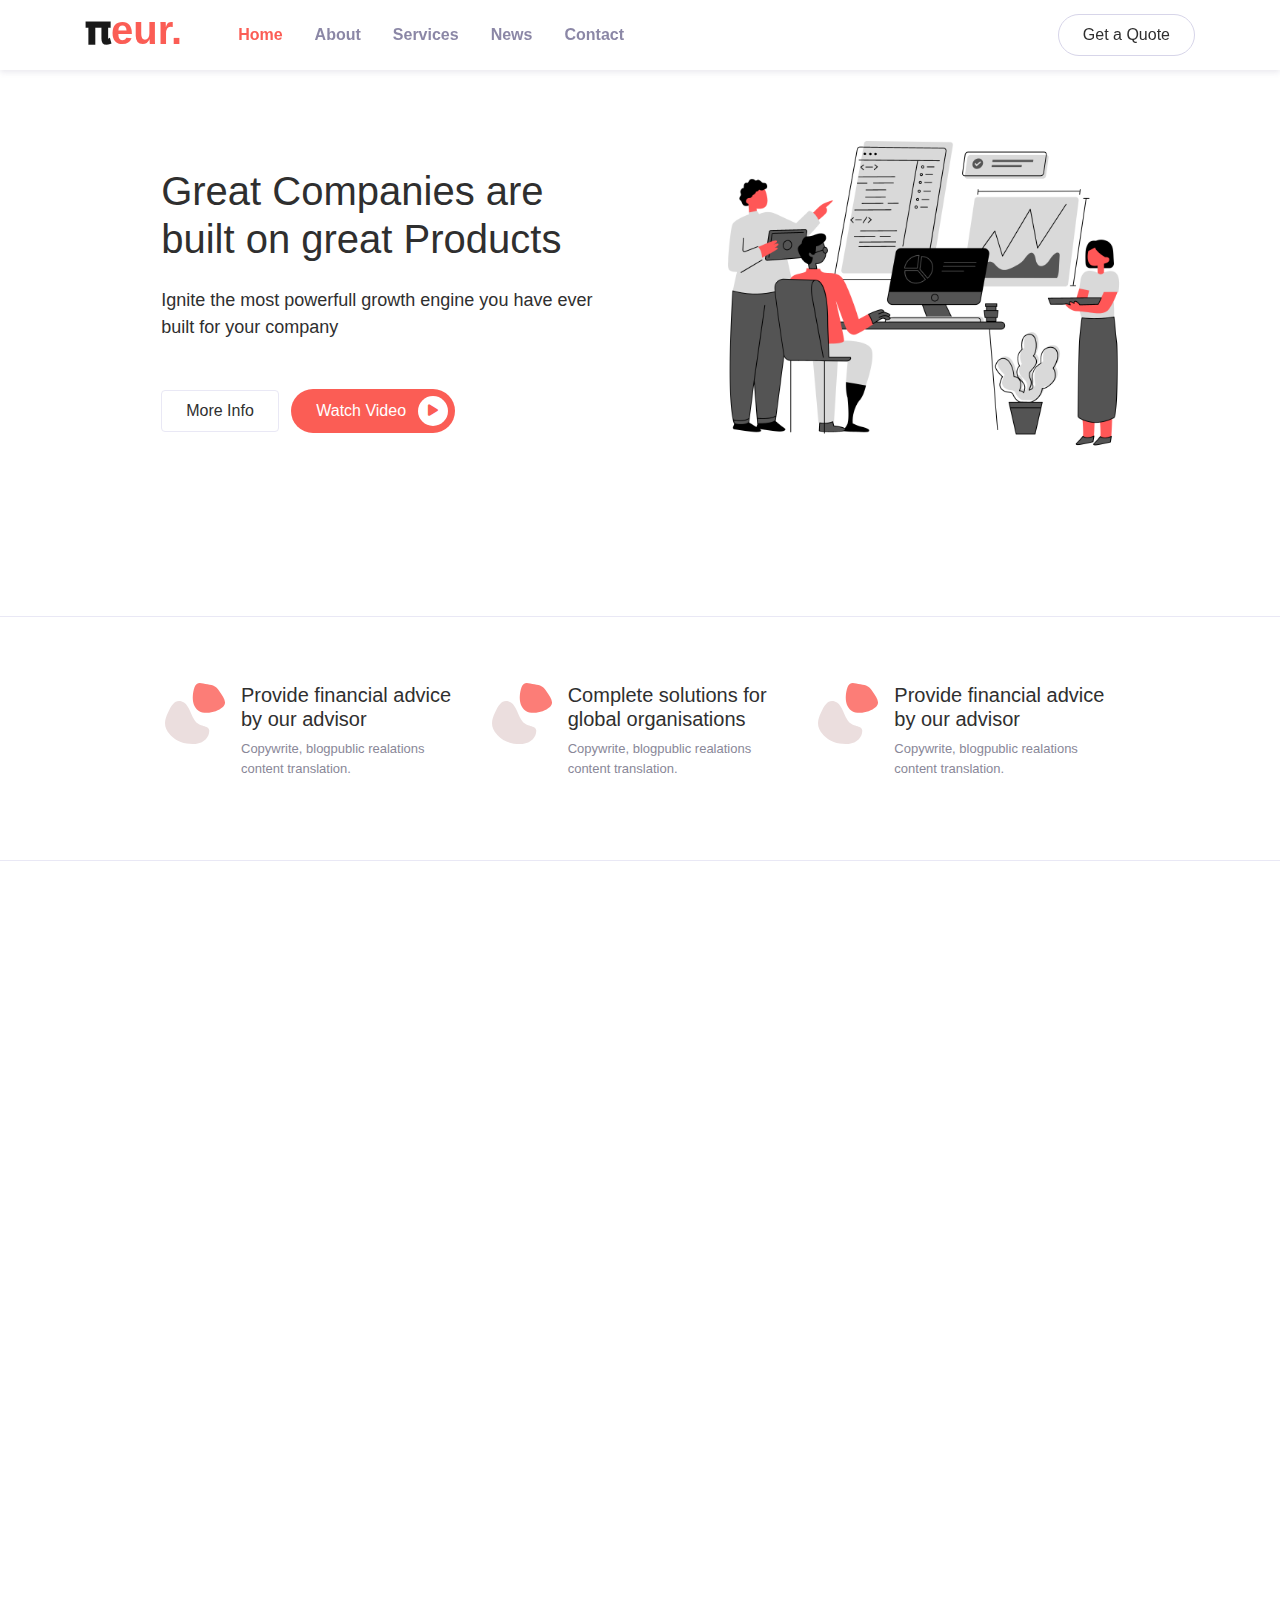
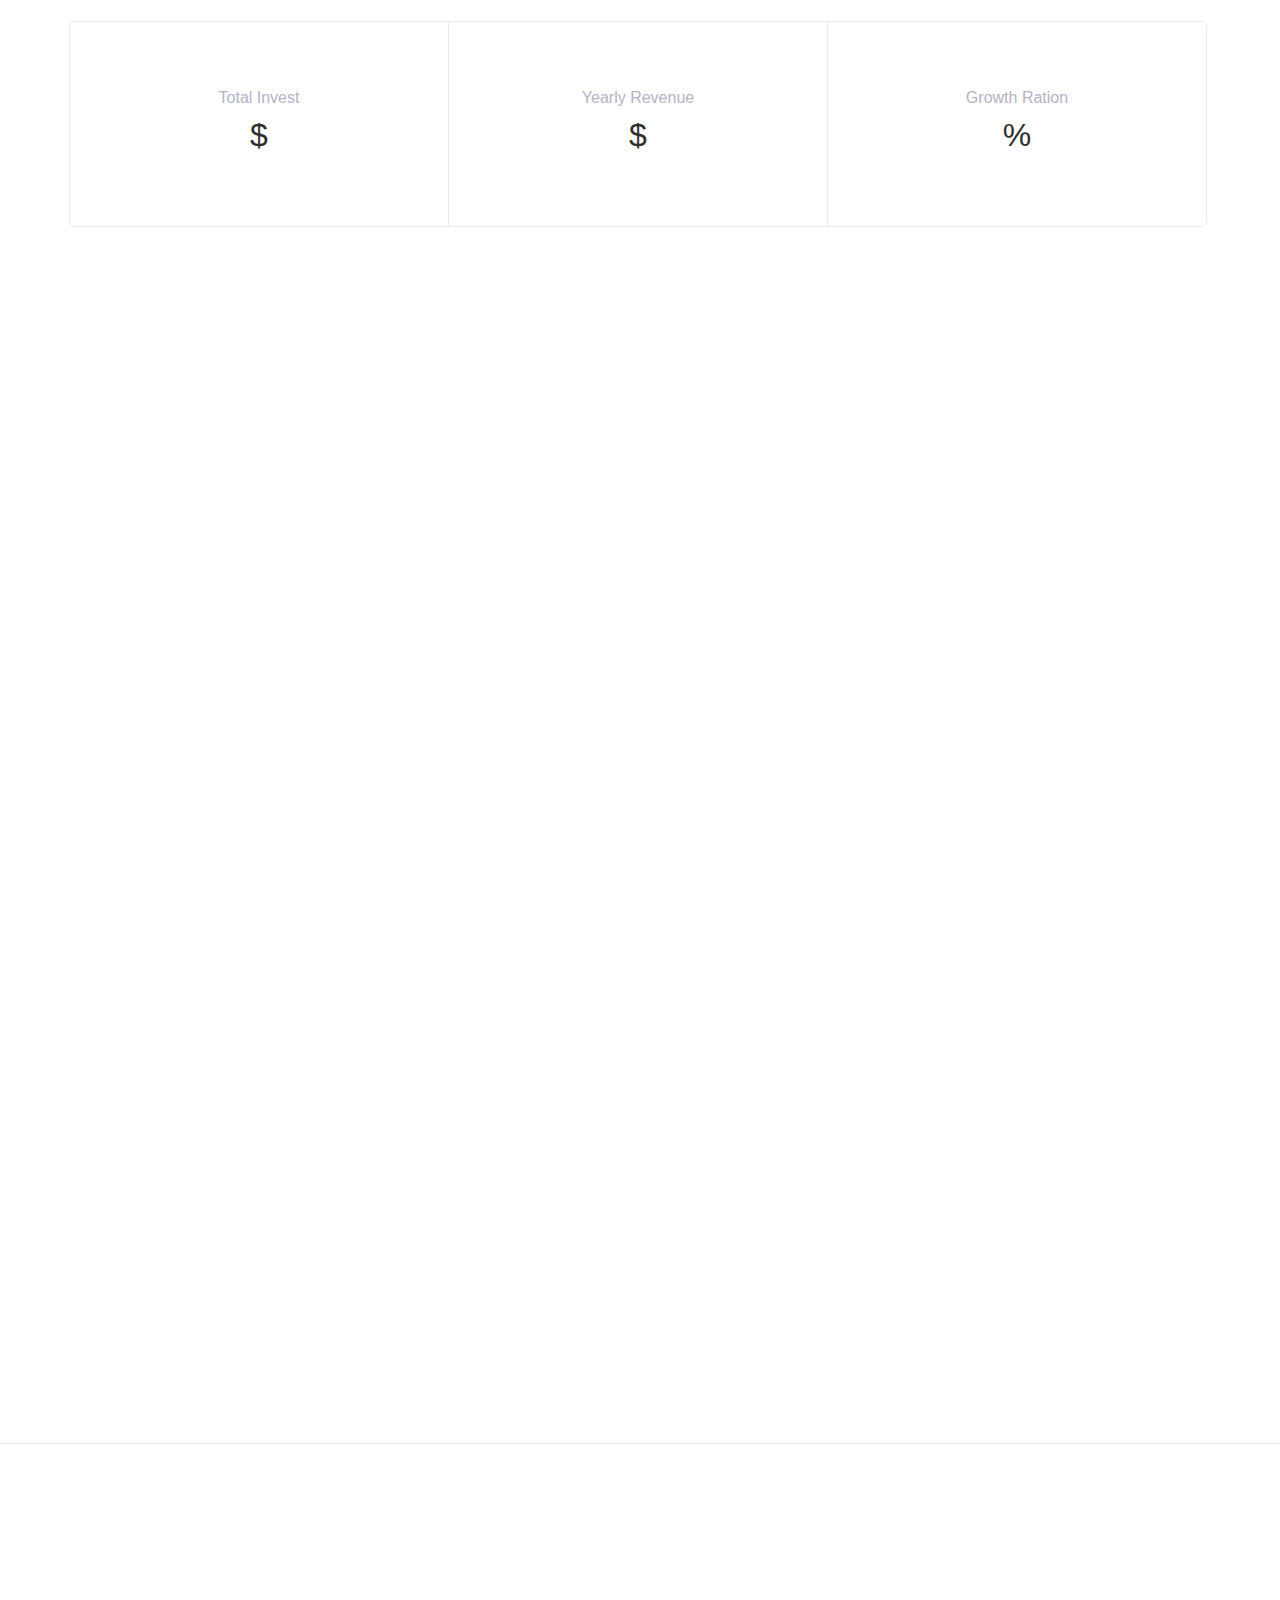
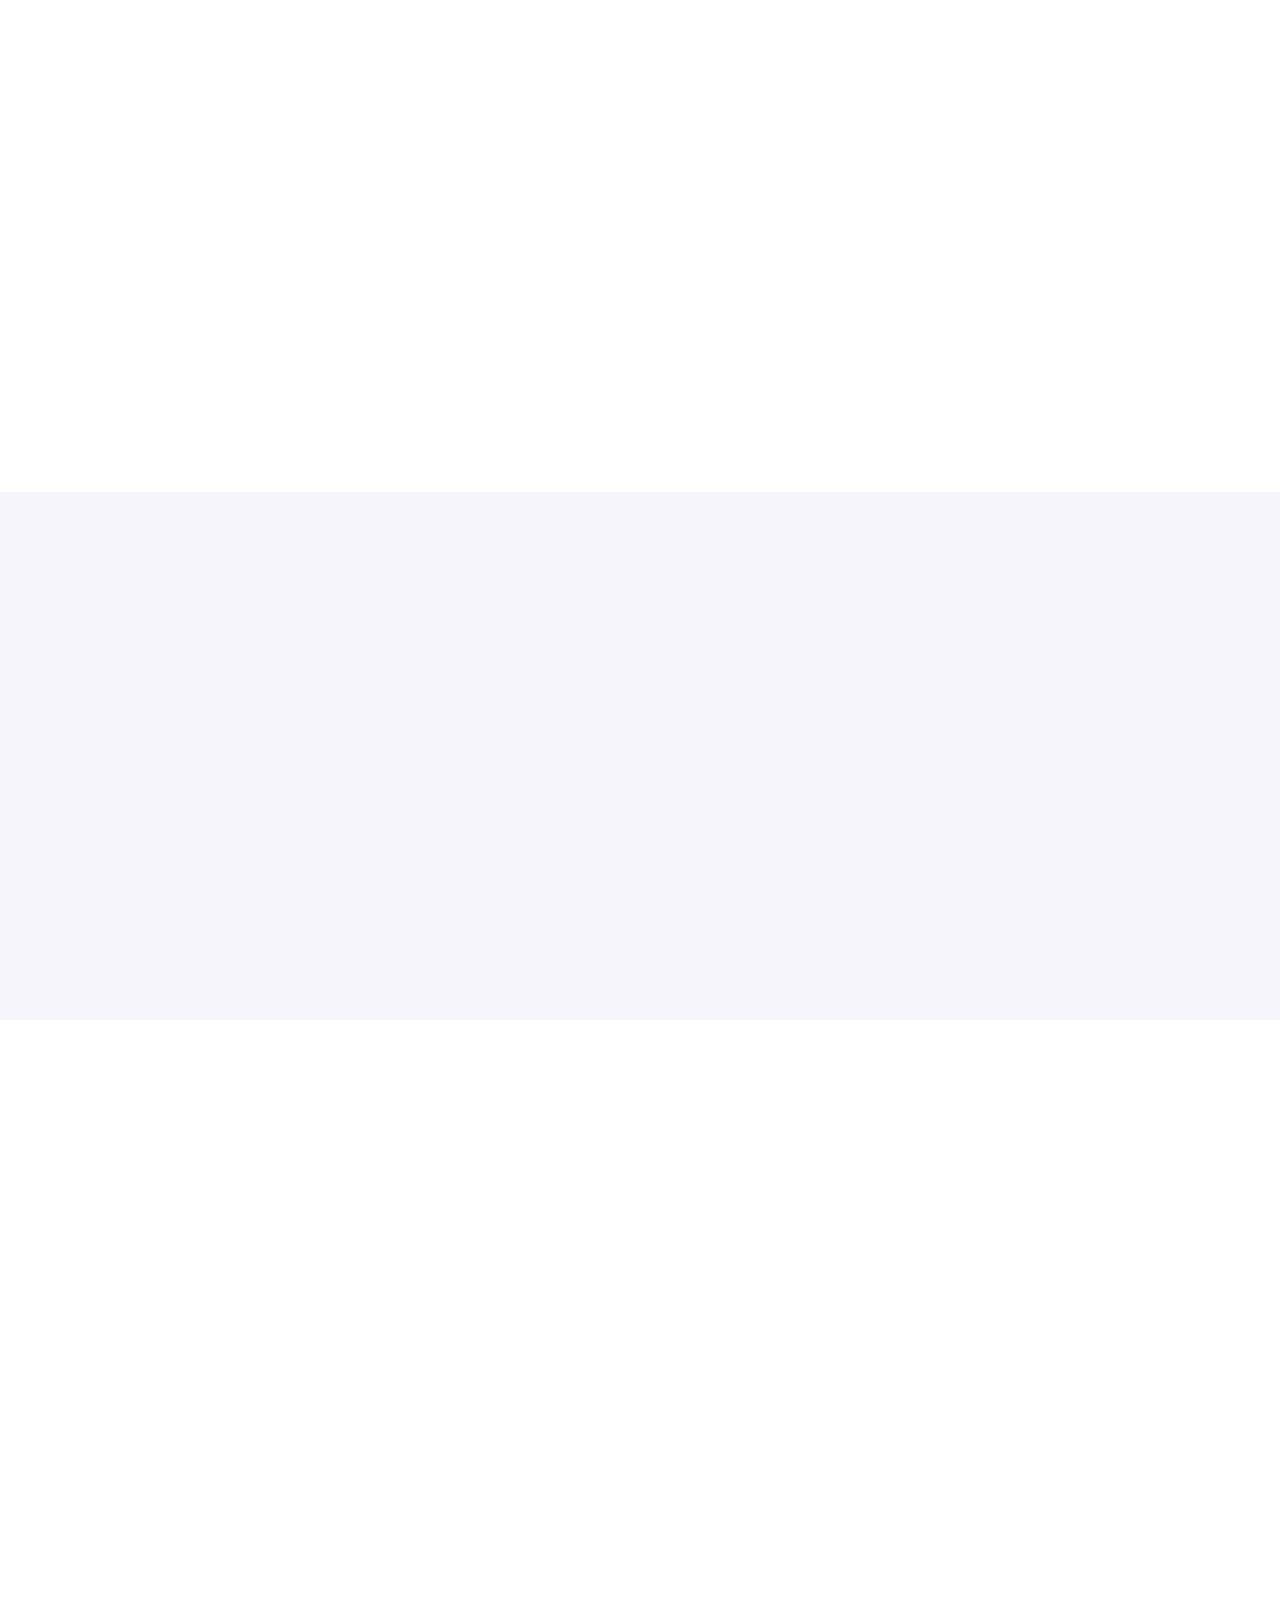
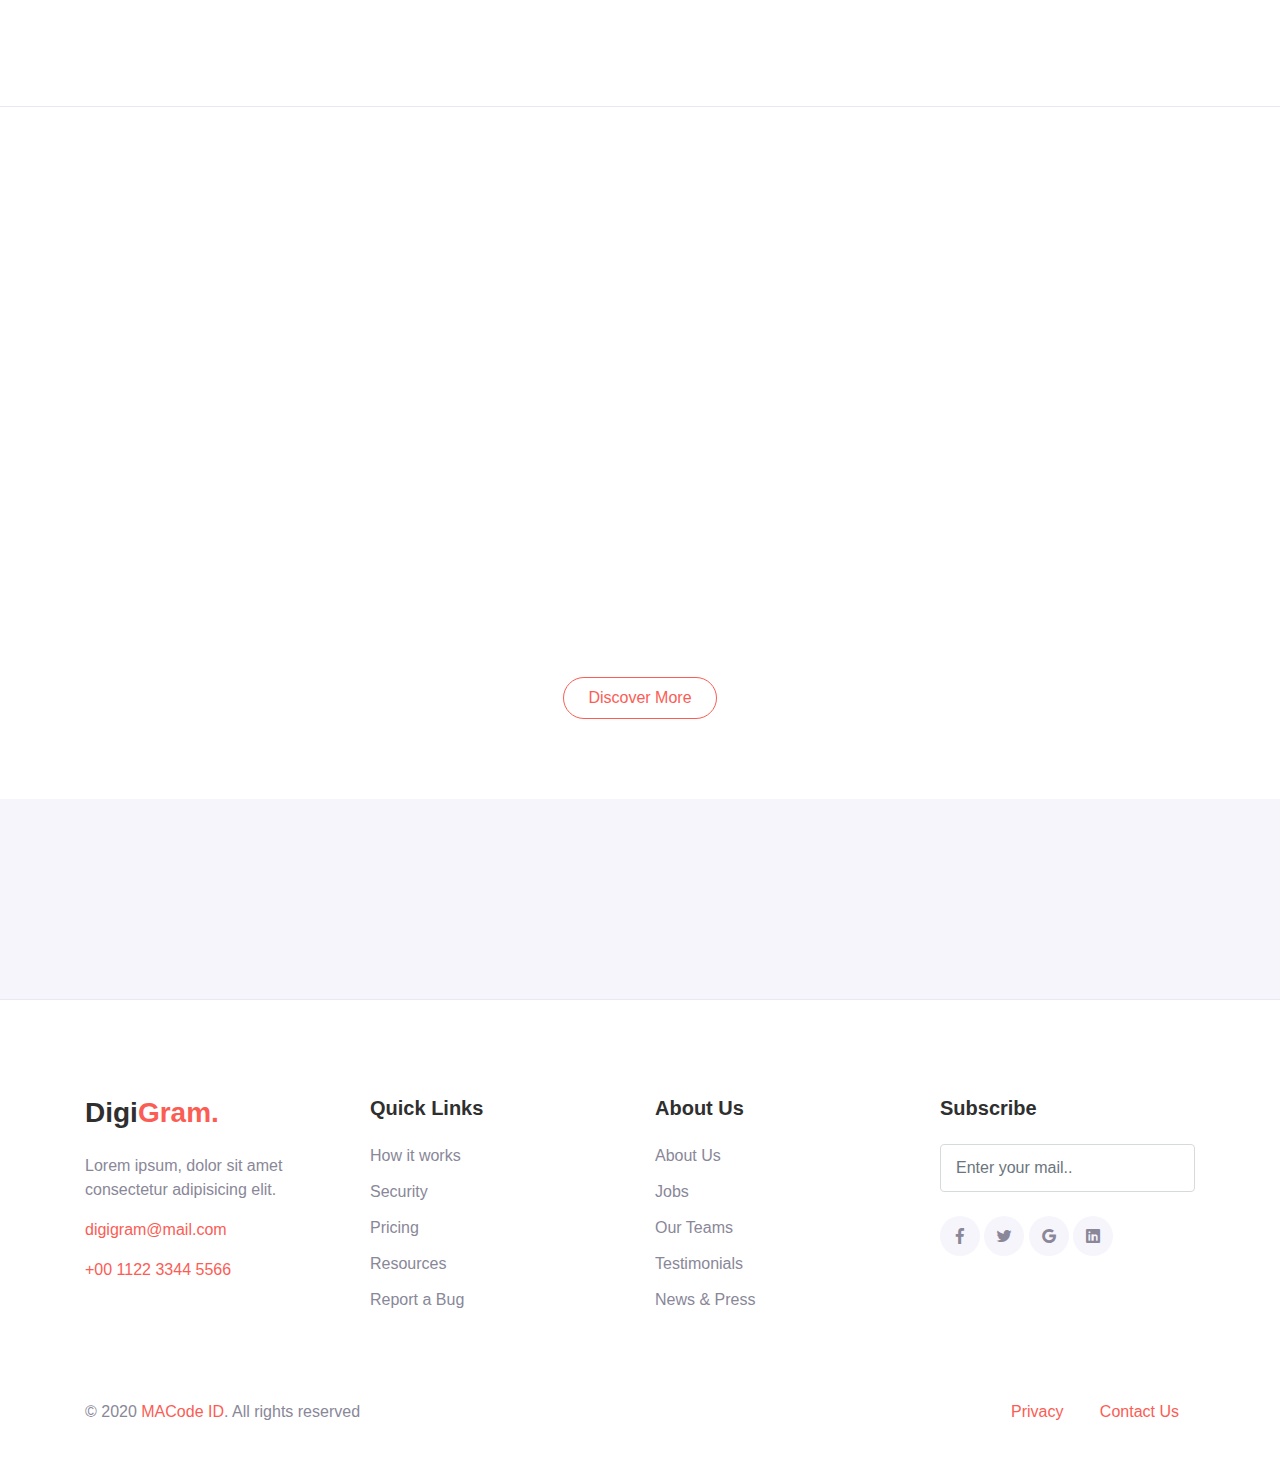
==== commit b9f69f4d: "edited images" ====
--- a/index.html
+++ b/index.html
@@ -1,578 +1,709 @@
 <!DOCTYPE html>
 <html lang="en">
-<head>
-  <meta charset="UTF-8">
-  <meta name="viewport" content="width=device-width, initial-scale=1.0">
-
-  <meta http-equiv="X-UA-Compatible" content="IE=edge">
-
-  <meta name="copyright" content="MACode ID, https://macodeid.com">
-
-  <title>DigiGram - Free Agency Template</title>
-
-  <link rel="stylesheet" href="assets/vendor/animate/animate.css">
-
-  <link rel="stylesheet" href="assets/css/bootstrap.css">
-
-  <link rel="stylesheet" href="assets/css/maicons.css">
-
-  <link rel="stylesheet" href="assets/vendor/owl-carousel/css/owl.carousel.css">
-
-  <link rel="stylesheet" href="assets/css/theme.css">
-
-</head>
-<body>
-
-  <!-- Back to top button -->
-  <div class="back-to-top"></div>
-
-  <header>
-    <nav class="navbar navbar-expand-lg navbar-light navbar-float">
-      <div class="container">
-        <a href="index.html" class="navbar-brand">Digi<span class="text-primary">Gram.</span></a>
-
-        <button class="navbar-toggler" data-toggle="collapse" data-target="#navbarContent" aria-controls="navbarContent" aria-expanded="false" aria-label="Toggle navigation">
-          <span class="navbar-toggler-icon"></span>
-        </button>
-
-        <div class="navbar-collapse collapse" id="navbarContent">
-          <ul class="navbar-nav ml-lg-4 pt-3 pt-lg-0">
-            <li class="nav-item active">
-              <a href="index.html" class="nav-link">Home</a>
-            </li>
-            <li class="nav-item">
-              <a href="about.html" class="nav-link">About</a>
-            </li>
-            <li class="nav-item">
-              <a href="services.html" class="nav-link">Services</a>
-            </li>
-            <li class="nav-item">
-              <a href="blog.html" class="nav-link">News</a>
-            </li>
-            <li class="nav-item">
-              <a href="contact.html" class="nav-link">Contact</a>
-            </li>
-          </ul>
-
-          <div class="ml-auto">
-            <a href="#" class="btn btn-outline rounded-pill">Get a Quote</a>
-          </div>
-        </div>
-      </div>
-    </nav>
-
-    <div class="page-banner home-banner">
-      <div class="container h-100">
-        <div class="row align-items-center h-100">
-          <div class="col-lg-6 py-3 wow fadeInUp">
-            <h1 class="mb-4">Great Companies are built on great Products</h1>
-            <p class="text-lg mb-5">Ignite the most powerfull growth engine you have ever built for your company</p>
-
-            <a href="#" class="btn btn-outline border text-secondary">More Info</a>
-            <a href="#" class="btn btn-primary btn-split ml-2">Watch Video <div class="fab"><span class="mai-play"></span></div></a>
-          </div>
-          <div class="col-lg-6 py-3 wow zoomIn">
-            <div class="img-place">
-              <img src="assets/img/bg_image_1.png" alt="">
-            </div>
-          </div>
-        </div>
-      </div>
-    </div>
-  </header>
-
-  <main>
-    <div class="page-section features">
-      <div class="container">
-        <div class="row justify-content-center">
-          <div class="col-md-6 col-lg-4 py-3 wow fadeInUp">
-            <div class="d-flex flex-row">
-              <div class="img-fluid mr-3">
-                <img src="assets/img/icon_pattern.svg" alt="">
-              </div>
-              <div>
-                <h5>Provide financial advice by our advisor</h5>
-                <p>Copywrite, blogpublic realations content translation.</p>
-              </div>
-            </div>
-          </div>
-  
-          <div class="col-md-6 col-lg-4 py-3 wow fadeInUp">
-            <div class="d-flex flex-row">
-              <div class="img-fluid mr-3">
-                <img src="assets/img/icon_pattern.svg" alt="">
-              </div>
-              <div>
-                <h5>Complete solutions for global organisations</h5>
-                <p>Copywrite, blogpublic realations content translation.</p>
-              </div>
-            </div>
-          </div>
-  
-          <div class="col-md-6 col-lg-4 py-3 wow fadeInUp">
-            <div class="d-flex flex-row">
-              <div class="img-fluid mr-3">
-                <img src="assets/img/icon_pattern.svg" alt="">
-              </div>
-              <div>
-                <h5>Provide financial advice by our advisor</h5>
-                <p>Copywrite, blogpublic realations content translation.</p>
-              </div>
-            </div>
-          </div>
-        </div>
-      </div> <!-- .container -->
-    </div> <!-- .page-section -->
-  
-    <div class="page-section">
-      <div class="container">
-        <div class="row">
-          <div class="col-lg-6 py-3 wow zoomIn">
-            <div class="img-place text-center">
-              <img src="assets/img/bg_image_2.png" alt="">
-            </div>
-          </div>
-          <div class="col-lg-6 py-3 wow fadeInRight">
-            <h2 class="title-section">We're <span class="marked">Dynamic</span> Team of Creatives People</h2>
-            <div class="divider"></div>
-            <p>We provide marketing services to startups & small business to looking for partner for their digital media, design & dev lead generation & communication.</p>
-            <div class="img-place mb-3">
-              <img src="assets/img/testi_image.png" alt="">
-            </div>
-            <a href="#" class="btn btn-primary">More Details</a>
-            <a href="#" class="btn btn-outline border ml-2">Success Stories</a>
-          </div>
-        </div>
-      </div> <!-- .container -->
-    </div> <!-- .page-section -->
-  
-    <div class="page-section counter-section">
-      <div class="container">
-        <div class="row align-items-center text-center">
-          <div class="col-lg-4">
-            <p>Total Invest</p>
-            <h2>$<span class="number" data-number="816278"></span></h2>
-          </div>
-          <div class="col-lg-4">
-            <p>Yearly Revenue</p>
-            <h2>$<span class="number" data-number="216422"></span></h2>
-          </div>
-          <div class="col-lg-4">
-            <p>Growth Ration</p>
-            <h2><span class="number" data-number="73"></span>%</h2>
-          </div>
-        </div>
-      </div> <!-- .container -->
-    </div> <!-- .page-section -->
-  
-    <div class="page-section">
-      <div class="container">
-        <div class="row">
-          <div class="col-lg-6 py-3 wow fadeInLeft">
-            <h2 class="title-section">We're <span class="marked">ready to</span> Serve you with best</h2>
-            <div class="divider"></div>
-            <p class="mb-5">We provide marketing services to startups & small business to looking for partner for their digital media, design & dev lead generation & communication.</p>
-            <a href="#" class="btn btn-primary">More Details</a>
-            <a href="#" class="btn btn-outline ml-2">See pricing</a>
-          </div>
-          <div class="col-lg-6 py-3 wow zoomIn">
-            <div class="img-place text-center">
-              <img src="assets/img/bg_image_3.png" alt="">
-            </div>
-          </div>
-        </div>
-      </div> <!-- .container -->
-    </div> <!-- .page-section -->
-  
-    <div class="page-section">
-      <div class="container">
-        <div class="text-center wow fadeInUp">
-          <div class="subhead">Why Choose Us</div>
-          <h2 class="title-section">Your <span class="marked">Comfort</span> is Our Priority</h2>
-          <div class="divider mx-auto"></div>
-        </div>
-  
-        <div class="row mt-5 text-center">
-          <div class="col-lg-4 py-3 wow fadeInUp">
-            <div class="display-3"><span class="mai-shapes"></span></div>
-            <h5>High Performance</h5>
-            <p>Lorem ipsum dolor sit amet consectetur adipisicing elit. Laborum, sit.</p>
-          </div>
-          <div class="col-lg-4 py-3 wow fadeInUp">
-            <div class="display-3"><span class="mai-shapes"></span></div>
-            <h5>Friendly Prices</h5>
-            <p>Lorem ipsum dolor sit amet consectetur adipisicing elit. Laborum, sit.</p>
-          </div>
-          <div class="col-lg-4 py-3 wow fadeInUp">
-            <div class="display-3"><span class="mai-shapes"></span></div>
-            <h5>No time-confusing</h5>
-            <p>Lorem ipsum dolor sit amet consectetur adipisicing elit. Laborum, sit.</p>
-          </div>
-        </div>
-      </div> <!-- .container -->
-    </div> <!-- .page-section -->
-  
-    <div class="page-section border-top">
-      <div class="container">
-        <div class="text-center wow fadeInUp">
-          <h2 class="title-section">Pricing Plan</h2>
-          <div class="divider mx-auto"></div>
-        </div>
-  
-        <div class="row justify-content-center">
-          <div class="col-12 col-lg-auto py-3 wow fadeInLeft">
-            <div class="card-pricing">
-              <div class="header">
-                <div class="price-icon"><span class="mai-people"></span></div>
-                <div class="price-title">Membership</div>
-              </div>
-              <div class="body py-3">
-                <div class="price-tag">
-                  <span class="currency">$</span>
-                  <h2 class="display-4">30</h2>
-                  <span class="period">/monthly</span>
-                </div>
-                <div class="price-info">
-                  <p>Choose the plan that right for you</p>
-                </div>
-              </div>
-              <div class="footer">
-                <a href="#" class="btn btn-outline rounded-pill">Choose Plan</a>
-              </div>
-            </div>
-          </div>
-  
-          <div class="col-12 col-lg-auto py-3 wow fadeInUp">
-            <div class="card-pricing active">
-              <div class="header">
-                <div class="price-labled">Best</div>
-                <div class="price-icon"><span class="mai-business"></span></div>
-                <div class="price-title">Dedicated</div>
-              </div>
-              <div class="body py-3">
-                <div class="price-tag">
-                  <span class="currency">$</span>
-                  <h2 class="display-4">60</h2>
-                  <span class="period">/monthly</span>
-                </div>
-                <div class="price-info">
-                  <p>Choose the plan that right for you</p>
-                </div>
-              </div>
-              <div class="footer">
-                <a href="#" class="btn btn-outline rounded-pill">Choose Plan</a>
-              </div>
-            </div>
-          </div>
-  
-          <div class="col-12 col-lg-auto py-3 wow fadeInRight">
-            <div class="card-pricing">
-              <div class="header">
-                <div class="price-icon"><span class="mai-rocket-outline"></span></div>
-                <div class="price-title">Private</div>
-              </div>
-              <div class="body py-3">
-                <div class="price-tag">
-                  <span class="currency">$</span>
-                  <h2 class="display-4">90</h2>
-                  <span class="period">/monthly</span>
-                </div>
-                <div class="price-info">
-                  <p>Choose the plan that right for you</p>
-                </div>
-              </div>
-              <div class="footer">
-                <a href="#" class="btn btn-outline rounded-pill">Choose Plan</a>
-              </div>
-            </div>
-          </div>
-          
-        </div>
-      </div> <!-- .container -->
-    </div> <!-- .page-section -->
-  
-    <div class="page-section bg-light">
-      <div class="container">
-        
-        <div class="owl-carousel wow fadeInUp" id="testimonials">
-          <div class="item">
-            <div class="row align-items-center">
-              <div class="col-md-6 py-3">
-                <div class="testi-image">
-                  <img src="assets/img/person/person_1.jpg" alt="">
-                </div>
-              </div>
-              <div class="col-md-6 py-3">
-                <div class="testi-content">
-                  <p>Necessitatibus ipsum magni accusantium consequatur delectus a repudiandae nemo quisquam dolorum itaque, tenetur, esse optio eveniet beatae explicabo sapiente quo.</p>
-                  <div class="entry-footer">
-                    <strong>Melvin Platje</strong> &mdash; <span class="text-grey">CEO Slurin Group</span>
-                  </div>
-                </div>
-              </div>
-            </div>
-          </div>
-  
-          <div class="item">
-            <div class="row align-items-center">
-              <div class="col-md-6 py-3">
-                <div class="testi-image">
-                  <img src="assets/img/person/person_2.jpg" alt="">
-                </div>
-              </div>
-              <div class="col-md-6 py-3">
-                <div class="testi-content">
-                  <p>Repudiandae vero assumenda sequi labore ipsum eos ducimus provident a nam vitae et, dolorum temporibus inventore quaerat consectetur quos! Animi, qui ratione?</p>
-                  <div class="entry-footer">
-                    <strong>George Burke</strong> &mdash; <span class="text-grey">CEO Letro</span>
-                  </div>
-                </div>
-              </div>
-            </div>
-          </div>
-  
-        </div>
-      </div> <!-- .container -->
-    </div> <!-- .page-section -->
-  
-    <div class="page-section">
-      <div class="container">
-        <div class="row align-items-center">
-          <div class="col-lg-6 py-3 wow fadeInUp">
-            <h2 class="title-section">Get in Touch</h2>
-            <div class="divider"></div>
-            <p>Lorem ipsum dolor sit amet consectetur adipisicing elit.<br> Laborum ratione autem quidem veritatis!</p>
-  
-            <ul class="contact-list">
-              <li>
-                <div class="icon"><span class="mai-map"></span></div>
-                <div class="content">123 Fake Street, New York, USA</div>
+  <head>
+    <meta charset="UTF-8" />
+    <meta name="viewport" content="width=device-width, initial-scale=1.0" />
+
+    <meta http-equiv="X-UA-Compatible" content="IE=edge" />
+
+    <meta name="copyright" content="MACode ID, https://macodeid.com" />
+
+    <title>Pineur</title>
+
+    <link rel="stylesheet" href="assets/vendor/animate/animate.css" />
+
+    <link rel="stylesheet" href="assets/css/bootstrap.css" />
+
+    <link rel="stylesheet" href="assets/css/maicons.css" />
+
+    <link
+      rel="stylesheet"
+      href="assets/vendor/owl-carousel/css/owl.carousel.css"
+    />
+
+    <link rel="stylesheet" href="assets/css/theme.css" />
+    <link rel="stylesheet" href="assets/css/style.css" />
+  </head>
+  <body>
+    <!-- Back to top button -->
+    <div class="back-to-top"></div>
+
+    <header>
+      <nav class="navbar navbar-expand-lg navbar-light navbar-float">
+        <div class="container">
+          <a href="index.html" class="navbar-brand"
+            >𝛑<span class="text-primary logo">eur.</span></a
+          >
+
+          <button
+            class="navbar-toggler"
+            data-toggle="collapse"
+            data-target="#navbarContent"
+            aria-controls="navbarContent"
+            aria-expanded="false"
+            aria-label="Toggle navigation"
+          >
+            <span class="navbar-toggler-icon"></span>
+          </button>
+
+          <div class="navbar-collapse collapse" id="navbarContent">
+            <ul class="navbar-nav ml-lg-4 pt-3 pt-lg-0">
+              <li class="nav-item active">
+                <a href="index.html" class="nav-link">Home</a>
               </li>
-              <li>
-                <div class="icon"><span class="mai-mail"></span></div>
-                <div class="content"><a href="#">info@digigram.com</a></div>
+              <li class="nav-item">
+                <a href="about.html" class="nav-link">About</a>
               </li>
-              <li>
-                <div class="icon"><span class="mai-phone-portrait"></span></div>
-                <div class="content"><a href="#">+00 1122 3344 55</a></div>
+              <li class="nav-item">
+                <a href="services.html" class="nav-link">Services</a>
+              </li>
+              <li class="nav-item">
+                <a href="blog.html" class="nav-link">News</a>
+              </li>
+              <li class="nav-item">
+                <a href="contact.html" class="nav-link">Contact</a>
               </li>
             </ul>
-          </div>
-          <div class="col-lg-6 py-3 wow fadeInUp">
-            <div class="subhead">Contact Us</div>
-            <h2 class="title-section">Drop Us a Line</h2>
-            <div class="divider"></div>
-            
+
+            <div class="ml-auto">
+              <a href="#" class="btn btn-outline rounded-pill">Get a Quote</a>
+            </div>
+          </div>
+        </div>
+      </nav>
+
+      <div class="page-banner home-banner">
+        <div class="container h-100">
+          <div class="row align-items-center h-100">
+            <div class="col-lg-6 py-3 wow fadeInUp">
+              <h1 class="mb-4">Great Companies are built on great Products</h1>
+              <p class="text-lg mb-5">
+                Ignite the most powerfull growth engine you have ever built for
+                your company
+              </p>
+
+              <a href="#" class="btn btn-outline border text-secondary"
+                >More Info</a
+              >
+              <a href="#" class="btn btn-primary btn-split ml-2"
+                >Watch Video
+                <div class="fab"><span class="mai-play"></span></div
+              ></a>
+            </div>
+            <div class="col-lg-6 py-3 wow zoomIn">
+              <div class="img-place">
+                <img src="assets/img/bg_image_1.png" alt="" />
+              </div>
+            </div>
+          </div>
+        </div>
+      </div>
+    </header>
+
+    <main>
+      <div class="page-section features">
+        <div class="container">
+          <div class="row justify-content-center">
+            <div class="col-md-6 col-lg-4 py-3 wow fadeInUp">
+              <div class="d-flex flex-row">
+                <div class="img-fluid mr-3">
+                  <img src="assets/img/icon_pattern.svg" alt="" />
+                </div>
+                <div>
+                  <h5>Provide financial advice by our advisor</h5>
+                  <p>Copywrite, blogpublic realations content translation.</p>
+                </div>
+              </div>
+            </div>
+
+            <div class="col-md-6 col-lg-4 py-3 wow fadeInUp">
+              <div class="d-flex flex-row">
+                <div class="img-fluid mr-3">
+                  <img src="assets/img/icon_pattern.svg" alt="" />
+                </div>
+                <div>
+                  <h5>Complete solutions for global organisations</h5>
+                  <p>Copywrite, blogpublic realations content translation.</p>
+                </div>
+              </div>
+            </div>
+
+            <div class="col-md-6 col-lg-4 py-3 wow fadeInUp">
+              <div class="d-flex flex-row">
+                <div class="img-fluid mr-3">
+                  <img src="assets/img/icon_pattern.svg" alt="" />
+                </div>
+                <div>
+                  <h5>Provide financial advice by our advisor</h5>
+                  <p>Copywrite, blogpublic realations content translation.</p>
+                </div>
+              </div>
+            </div>
+          </div>
+        </div>
+        <!-- .container -->
+      </div>
+      <!-- .page-section -->
+
+      <div class="page-section">
+        <div class="container">
+          <div class="row">
+            <div class="col-lg-6 py-3 wow zoomIn">
+              <div class="img-place text-center">
+                <img src="assets/img/bg_image_2.png" alt="" />
+              </div>
+            </div>
+            <div class="col-lg-6 py-3 wow fadeInRight">
+              <h2 class="title-section">
+                We're <span class="marked">Dynamic</span> Team of Creatives
+                People
+              </h2>
+              <div class="divider"></div>
+              <p>
+                We provide marketing services to startups & small business to
+                looking for partner for their digital media, design & dev lead
+                generation & communication.
+              </p>
+              <div class="img-place mb-3">
+                <img src="assets/img/testi_image.png" alt="" />
+              </div>
+              <a href="#" class="btn btn-primary">More Details</a>
+              <a href="#" class="btn btn-outline border ml-2"
+                >Success Stories</a
+              >
+            </div>
+          </div>
+        </div>
+        <!-- .container -->
+      </div>
+      <!-- .page-section -->
+
+      <div class="page-section counter-section">
+        <div class="container">
+          <div class="row align-items-center text-center">
+            <div class="col-lg-4">
+              <p>Total Invest</p>
+              <h2>$<span class="number" data-number="816278"></span></h2>
+            </div>
+            <div class="col-lg-4">
+              <p>Yearly Revenue</p>
+              <h2>$<span class="number" data-number="216422"></span></h2>
+            </div>
+            <div class="col-lg-4">
+              <p>Growth Ration</p>
+              <h2><span class="number" data-number="73"></span>%</h2>
+            </div>
+          </div>
+        </div>
+        <!-- .container -->
+      </div>
+      <!-- .page-section -->
+
+      <div class="page-section">
+        <div class="container">
+          <div class="row">
+            <div class="col-lg-6 py-3 wow fadeInLeft">
+              <h2 class="title-section">
+                We're <span class="marked">ready to</span> Serve you with best
+              </h2>
+              <div class="divider"></div>
+              <p class="mb-5">
+                We provide marketing services to startups & small business to
+                looking for partner for their digital media, design & dev lead
+                generation & communication.
+              </p>
+              <a href="#" class="btn btn-primary">More Details</a>
+              <a href="#" class="btn btn-outline ml-2">See pricing</a>
+            </div>
+            <div class="col-lg-6 py-3 wow zoomIn">
+              <div class="img-place text-center">
+                <img src="assets/img/bg_image_3.png" alt="" />
+              </div>
+            </div>
+          </div>
+        </div>
+        <!-- .container -->
+      </div>
+      <!-- .page-section -->
+
+      <div class="page-section">
+        <div class="container">
+          <div class="text-center wow fadeInUp">
+            <div class="subhead">Why Choose Us</div>
+            <h2 class="title-section">
+              Your <span class="marked">Comfort</span> is Our Priority
+            </h2>
+            <div class="divider mx-auto"></div>
+          </div>
+
+          <div class="row mt-5 text-center">
+            <div class="col-lg-4 py-3 wow fadeInUp">
+              <div class="display-3"><span class="mai-shapes"></span></div>
+              <h5>High Performance</h5>
+              <p>
+                Lorem ipsum dolor sit amet consectetur adipisicing elit.
+                Laborum, sit.
+              </p>
+            </div>
+            <div class="col-lg-4 py-3 wow fadeInUp">
+              <div class="display-3"><span class="mai-shapes"></span></div>
+              <h5>Friendly Prices</h5>
+              <p>
+                Lorem ipsum dolor sit amet consectetur adipisicing elit.
+                Laborum, sit.
+              </p>
+            </div>
+            <div class="col-lg-4 py-3 wow fadeInUp">
+              <div class="display-3"><span class="mai-shapes"></span></div>
+              <h5>No time-confusing</h5>
+              <p>
+                Lorem ipsum dolor sit amet consectetur adipisicing elit.
+                Laborum, sit.
+              </p>
+            </div>
+          </div>
+        </div>
+        <!-- .container -->
+      </div>
+      <!-- .page-section -->
+
+      <div class="page-section border-top">
+        <div class="container">
+          <div class="text-center wow fadeInUp">
+            <h2 class="title-section">Pricing Plan</h2>
+            <div class="divider mx-auto"></div>
+          </div>
+
+          <div class="row justify-content-center">
+            <div class="col-12 col-lg-auto py-3 wow fadeInLeft">
+              <div class="card-pricing">
+                <div class="header">
+                  <div class="price-icon"><span class="mai-people"></span></div>
+                  <div class="price-title">Membership</div>
+                </div>
+                <div class="body py-3">
+                  <div class="price-tag">
+                    <span class="currency">$</span>
+                    <h2 class="display-4">30</h2>
+                    <span class="period">/monthly</span>
+                  </div>
+                  <div class="price-info">
+                    <p>Choose the plan that right for you</p>
+                  </div>
+                </div>
+                <div class="footer">
+                  <a href="#" class="btn btn-outline rounded-pill"
+                    >Choose Plan</a
+                  >
+                </div>
+              </div>
+            </div>
+
+            <div class="col-12 col-lg-auto py-3 wow fadeInUp">
+              <div class="card-pricing active">
+                <div class="header">
+                  <div class="price-labled">Best</div>
+                  <div class="price-icon">
+                    <span class="mai-business"></span>
+                  </div>
+                  <div class="price-title">Dedicated</div>
+                </div>
+                <div class="body py-3">
+                  <div class="price-tag">
+                    <span class="currency">$</span>
+                    <h2 class="display-4">60</h2>
+                    <span class="period">/monthly</span>
+                  </div>
+                  <div class="price-info">
+                    <p>Choose the plan that right for you</p>
+                  </div>
+                </div>
+                <div class="footer">
+                  <a href="#" class="btn btn-outline rounded-pill"
+                    >Choose Plan</a
+                  >
+                </div>
+              </div>
+            </div>
+
+            <div class="col-12 col-lg-auto py-3 wow fadeInRight">
+              <div class="card-pricing">
+                <div class="header">
+                  <div class="price-icon">
+                    <span class="mai-rocket-outline"></span>
+                  </div>
+                  <div class="price-title">Private</div>
+                </div>
+                <div class="body py-3">
+                  <div class="price-tag">
+                    <span class="currency">$</span>
+                    <h2 class="display-4">90</h2>
+                    <span class="period">/monthly</span>
+                  </div>
+                  <div class="price-info">
+                    <p>Choose the plan that right for you</p>
+                  </div>
+                </div>
+                <div class="footer">
+                  <a href="#" class="btn btn-outline rounded-pill"
+                    >Choose Plan</a
+                  >
+                </div>
+              </div>
+            </div>
+          </div>
+        </div>
+        <!-- .container -->
+      </div>
+      <!-- .page-section -->
+
+      <div class="page-section bg-light">
+        <div class="container">
+          <div class="owl-carousel wow fadeInUp" id="testimonials">
+            <div class="item">
+              <div class="row align-items-center">
+                <div class="col-md-6 py-3">
+                  <div class="testi-image">
+                    <img src="assets/img/person/person_1.jpg" alt="" />
+                  </div>
+                </div>
+                <div class="col-md-6 py-3">
+                  <div class="testi-content">
+                    <p>
+                      Necessitatibus ipsum magni accusantium consequatur
+                      delectus a repudiandae nemo quisquam dolorum itaque,
+                      tenetur, esse optio eveniet beatae explicabo sapiente quo.
+                    </p>
+                    <div class="entry-footer">
+                      <strong>Melvin Platje</strong> &mdash;
+                      <span class="text-grey">CEO Slurin Group</span>
+                    </div>
+                  </div>
+                </div>
+              </div>
+            </div>
+
+            <div class="item">
+              <div class="row align-items-center">
+                <div class="col-md-6 py-3">
+                  <div class="testi-image">
+                    <img src="assets/img/person/person_2.jpg" alt="" />
+                  </div>
+                </div>
+                <div class="col-md-6 py-3">
+                  <div class="testi-content">
+                    <p>
+                      Repudiandae vero assumenda sequi labore ipsum eos ducimus
+                      provident a nam vitae et, dolorum temporibus inventore
+                      quaerat consectetur quos! Animi, qui ratione?
+                    </p>
+                    <div class="entry-footer">
+                      <strong>George Burke</strong> &mdash;
+                      <span class="text-grey">CEO Letro</span>
+                    </div>
+                  </div>
+                </div>
+              </div>
+            </div>
+          </div>
+        </div>
+        <!-- .container -->
+      </div>
+      <!-- .page-section -->
+
+      <div class="page-section">
+        <div class="container">
+          <div class="row align-items-center">
+            <div class="col-lg-6 py-3 wow fadeInUp">
+              <h2 class="title-section">Get in Touch</h2>
+              <div class="divider"></div>
+              <p>
+                Lorem ipsum dolor sit amet consectetur adipisicing elit.<br />
+                Laborum ratione autem quidem veritatis!
+              </p>
+
+              <ul class="contact-list">
+                <li>
+                  <div class="icon"><span class="mai-map"></span></div>
+                  <div class="content">123 Fake Street, New York, USA</div>
+                </li>
+                <li>
+                  <div class="icon"><span class="mai-mail"></span></div>
+                  <div class="content"><a href="#">info@digigram.com</a></div>
+                </li>
+                <li>
+                  <div class="icon">
+                    <span class="mai-phone-portrait"></span>
+                  </div>
+                  <div class="content"><a href="#">+00 1122 3344 55</a></div>
+                </li>
+              </ul>
+            </div>
+            <div class="col-lg-6 py-3 wow fadeInUp">
+              <div class="subhead">Contact Us</div>
+              <h2 class="title-section">Drop Us a Line</h2>
+              <div class="divider"></div>
+
+              <form action="#">
+                <div class="py-2">
+                  <input
+                    type="text"
+                    class="form-control"
+                    placeholder="Full name"
+                  />
+                </div>
+                <div class="py-2">
+                  <input type="text" class="form-control" placeholder="Email" />
+                </div>
+                <div class="py-2">
+                  <textarea
+                    rows="6"
+                    class="form-control"
+                    placeholder="Enter message"
+                  ></textarea>
+                </div>
+                <button type="submit" class="btn btn-primary rounded-pill mt-4">
+                  Send Message
+                </button>
+              </form>
+            </div>
+          </div>
+        </div>
+        <!-- .container -->
+      </div>
+      <!-- .page-section -->
+
+      <div class="page-section border-top">
+        <div class="container">
+          <div class="text-center wow fadeInUp">
+            <div class="subhead">Our Blog</div>
+            <h2 class="title-section">
+              Read our latest <span class="marked">News</span>
+            </h2>
+            <div class="divider mx-auto"></div>
+          </div>
+          <div class="row my-5 card-blog-row">
+            <div class="col-md-6 col-lg-3 py-3 wow fadeInUp">
+              <div class="card-blog">
+                <div class="header">
+                  <div class="entry-footer">
+                    <div class="post-author">Sam Newman</div>
+                    <a href="#" class="post-date">23 Apr 2020</a>
+                  </div>
+                </div>
+                <div class="body">
+                  <div class="post-title">
+                    <a href="blog-single.html">What is Business Management?</a>
+                  </div>
+                </div>
+                <div class="footer">
+                  <a href="blog-single.html"
+                    >Read More <span class="mai-chevron-forward text-sm"></span
+                  ></a>
+                </div>
+              </div>
+            </div>
+            <div class="col-md-6 col-lg-3 py-3 wow fadeInUp">
+              <div class="card-blog">
+                <div class="header">
+                  <div class="avatar">
+                    <img src="assets/img/person/person_1.jpg" alt="" />
+                  </div>
+                  <div class="entry-footer">
+                    <div class="post-author">Sam Newman</div>
+                    <a href="#" class="post-date">23 Apr 2020</a>
+                  </div>
+                </div>
+                <div class="body">
+                  <div class="post-title">
+                    <a href="blog-single.html">What is Business Management?</a>
+                  </div>
+                  <div class="post-excerpt">
+                    Lorem, ipsum dolor sit amet consectetur adipisicing elit.
+                  </div>
+                </div>
+                <div class="footer">
+                  <a href="blog-single.html"
+                    >Read More <span class="mai-chevron-forward text-sm"></span
+                  ></a>
+                </div>
+              </div>
+            </div>
+            <div class="col-md-6 col-lg-3 py-3 wow fadeInUp">
+              <div class="card-blog">
+                <div class="header">
+                  <div class="avatar">
+                    <img src="assets/img/person/person_2.jpg" alt="" />
+                  </div>
+                  <div class="entry-footer">
+                    <div class="post-author">Sam Newman</div>
+                    <a href="#" class="post-date">23 Apr 2020</a>
+                  </div>
+                </div>
+                <div class="body">
+                  <div class="post-title">
+                    <a href="blog-single.html">What is Business Management?</a>
+                  </div>
+                  <div class="post-excerpt">
+                    Lorem, ipsum dolor sit amet consectetur adipisicing elit.
+                  </div>
+                </div>
+                <div class="footer">
+                  <a href="blog-single.html"
+                    >Read More <span class="mai-chevron-forward text-sm"></span
+                  ></a>
+                </div>
+              </div>
+            </div>
+            <div class="col-md-6 col-lg-3 py-3 wow fadeInUp">
+              <div class="card-blog">
+                <div class="header">
+                  <div class="avatar">
+                    <img src="assets/img/person/person_3.jpg" alt="" />
+                  </div>
+                  <div class="entry-footer">
+                    <div class="post-author">Sam Newman</div>
+                    <a href="#" class="post-date">23 Apr 2020</a>
+                  </div>
+                </div>
+                <div class="body">
+                  <div class="post-title">
+                    <a href="blog-single.html">What is Business Management?</a>
+                  </div>
+                  <div class="post-excerpt">
+                    Lorem, ipsum dolor sit amet consectetur adipisicing elit.
+                  </div>
+                </div>
+                <div class="footer">
+                  <a href="blog-single.html"
+                    >Read More <span class="mai-chevron-forward text-sm"></span
+                  ></a>
+                </div>
+              </div>
+            </div>
+          </div>
+
+          <div class="text-center">
+            <a href="blog.html" class="btn btn-outline-primary rounded-pill"
+              >Discover More</a
+            >
+          </div>
+        </div>
+        <!-- .container -->
+      </div>
+      <!-- .page-section -->
+
+      <div class="page-section client-section">
+        <div class="container-fluid">
+          <div
+            class="row row-cols-2 row-cols-md-3 row-cols-lg-5 justify-content-center"
+          >
+            <div class="item wow zoomIn">
+              <img src="assets/img/clients/airbnb.png" alt="" />
+            </div>
+            <div class="item wow zoomIn">
+              <img src="assets/img/clients/google.png" alt="" />
+            </div>
+            <div class="item wow zoomIn">
+              <img src="assets/img/clients/stripe.png" alt="" />
+            </div>
+            <div class="item wow zoomIn">
+              <img src="assets/img/clients/paypal.png" alt="" />
+            </div>
+            <div class="item wow zoomIn">
+              <img src="assets/img/clients/mailchimp.png" alt="" />
+            </div>
+          </div>
+        </div>
+        <!-- .container-fluid -->
+      </div>
+      <!-- .page-section -->
+    </main>
+
+    <footer class="page-footer">
+      <div class="container">
+        <div class="row justify-content-center mb-5">
+          <div class="col-lg-3 py-3">
+            <h3>Digi<span class="text-primary">Gram.</span></h3>
+            <p>Lorem ipsum, dolor sit amet consectetur adipisicing elit.</p>
+
+            <p><a href="#">digigram@mail.com</a></p>
+            <p><a href="#">+00 1122 3344 5566</a></p>
+          </div>
+          <div class="col-lg-3 py-3">
+            <h5>Quick Links</h5>
+            <ul class="footer-menu">
+              <li><a href="#">How it works</a></li>
+              <li><a href="#">Security</a></li>
+              <li><a href="#">Pricing</a></li>
+              <li><a href="#">Resources</a></li>
+              <li><a href="#">Report a Bug</a></li>
+            </ul>
+          </div>
+          <div class="col-lg-3 py-3">
+            <h5>About Us</h5>
+            <ul class="footer-menu">
+              <li><a href="#">About Us</a></li>
+              <li><a href="#">Jobs</a></li>
+              <li><a href="#">Our Teams</a></li>
+              <li><a href="#">Testimonials</a></li>
+              <li><a href="#">News & Press</a></li>
+            </ul>
+          </div>
+          <div class="col-lg-3 py-3">
+            <h5>Subscribe</h5>
             <form action="#">
-              <div class="py-2">
-                <input type="text" class="form-control" placeholder="Full name">
-              </div>
-              <div class="py-2">
-                <input type="text" class="form-control" placeholder="Email">
-              </div>
-              <div class="py-2">
-                <textarea rows="6" class="form-control" placeholder="Enter message"></textarea>
-              </div>
-              <button type="submit" class="btn btn-primary rounded-pill mt-4">Send Message</button>
+              <input
+                type="text"
+                class="form-control"
+                placeholder="Enter your mail.."
+              />
             </form>
-          </div>
-        </div>
-      </div> <!-- .container -->
-    </div> <!-- .page-section -->
-  
-    <div class="page-section border-top">
-      <div class="container">
-        <div class="text-center wow fadeInUp">
-          <div class="subhead">Our Blog</div>
-          <h2 class="title-section">Read our latest <span class="marked">News</span></h2>
-          <div class="divider mx-auto"></div>
-        </div>
-        <div class="row my-5 card-blog-row">
-          <div class="col-md-6 col-lg-3 py-3 wow fadeInUp">
-            <div class="card-blog">
-              <div class="header">
-                <div class="entry-footer">
-                  <div class="post-author">Sam Newman</div>
-                  <a href="#" class="post-date">23 Apr 2020</a>
-                </div>
-              </div>
-              <div class="body">
-                <div class="post-title"><a href="blog-single.html">What is Business Management?</a></div>
-              </div>
-              <div class="footer">
-                <a href="blog-single.html">Read More <span class="mai-chevron-forward text-sm"></span></a>
-              </div>
-            </div>
-          </div>
-          <div class="col-md-6 col-lg-3 py-3 wow fadeInUp">
-            <div class="card-blog">
-              <div class="header">
-                <div class="avatar">
-                  <img src="assets/img/person/person_1.jpg" alt="">
-                </div>
-                <div class="entry-footer">
-                  <div class="post-author">Sam Newman</div>
-                  <a href="#" class="post-date">23 Apr 2020</a>
-                </div>
-              </div>
-              <div class="body">
-                <div class="post-title"><a href="blog-single.html">What is Business Management?</a></div>
-                <div class="post-excerpt">Lorem, ipsum dolor sit amet consectetur adipisicing elit.</div>
-              </div>
-              <div class="footer">
-                <a href="blog-single.html">Read More <span class="mai-chevron-forward text-sm"></span></a>
-              </div>
-            </div>
-          </div>
-          <div class="col-md-6 col-lg-3 py-3 wow fadeInUp">
-            <div class="card-blog">
-              <div class="header">
-                <div class="avatar">
-                  <img src="assets/img/person/person_2.jpg" alt="">
-                </div>
-                <div class="entry-footer">
-                  <div class="post-author">Sam Newman</div>
-                  <a href="#" class="post-date">23 Apr 2020</a>
-                </div>
-              </div>
-              <div class="body">
-                <div class="post-title"><a href="blog-single.html">What is Business Management?</a></div>
-                <div class="post-excerpt">Lorem, ipsum dolor sit amet consectetur adipisicing elit.</div>
-              </div>
-              <div class="footer">
-                <a href="blog-single.html">Read More <span class="mai-chevron-forward text-sm"></span></a>
-              </div>
-            </div>
-          </div>
-          <div class="col-md-6 col-lg-3 py-3 wow fadeInUp">
-            <div class="card-blog">
-              <div class="header">
-                <div class="avatar">
-                  <img src="assets/img/person/person_3.jpg" alt="">
-                </div>
-                <div class="entry-footer">
-                  <div class="post-author">Sam Newman</div>
-                  <a href="#" class="post-date">23 Apr 2020</a>
-                </div>
-              </div>
-              <div class="body">
-                <div class="post-title"><a href="blog-single.html">What is Business Management?</a></div>
-                <div class="post-excerpt">Lorem, ipsum dolor sit amet consectetur adipisicing elit.</div>
-              </div>
-              <div class="footer">
-                <a href="blog-single.html">Read More <span class="mai-chevron-forward text-sm"></span></a>
-              </div>
-            </div>
-          </div>
-        </div>
-  
-        <div class="text-center">
-          <a href="blog.html" class="btn btn-outline-primary rounded-pill">Discover More</a>
-        </div>
-      </div> <!-- .container -->
-    </div> <!-- .page-section -->
-  
-    <div class="page-section client-section">
-      <div class="container-fluid">
-        <div class="row row-cols-2 row-cols-md-3 row-cols-lg-5 justify-content-center">
-          <div class="item wow zoomIn">
-            <img src="assets/img/clients/airbnb.png" alt="">
-          </div>
-          <div class="item wow zoomIn">
-            <img src="assets/img/clients/google.png" alt="">
-          </div>
-          <div class="item wow zoomIn">
-            <img src="assets/img/clients/stripe.png" alt="">
-          </div>
-          <div class="item wow zoomIn">
-            <img src="assets/img/clients/paypal.png" alt="">
-          </div>
-          <div class="item wow zoomIn">
-            <img src="assets/img/clients/mailchimp.png" alt="">
-          </div>
-        </div>
-      </div> <!-- .container-fluid -->
-    </div> <!-- .page-section -->
-  </main>
-
-  <footer class="page-footer">
-    <div class="container">
-      <div class="row justify-content-center mb-5">
-        <div class="col-lg-3 py-3">
-          <h3>Digi<span class="text-primary">Gram.</span></h3>
-          <p>Lorem ipsum, dolor sit amet consectetur adipisicing elit.</p>
-
-          <p><a href="#" >digigram@mail.com</a></p>
-          <p><a href="#">+00 1122 3344 5566</a></p>
-        </div>
-        <div class="col-lg-3 py-3">
-          <h5>Quick Links</h5>
-          <ul class="footer-menu">
-            <li><a href="#">How it works</a></li>
-            <li><a href="#">Security</a></li>
-            <li><a href="#">Pricing</a></li>
-            <li><a href="#">Resources</a></li>
-            <li><a href="#">Report a Bug</a></li>
-          </ul>
-        </div>
-        <div class="col-lg-3 py-3">
-          <h5>About Us</h5>
-          <ul class="footer-menu">
-            <li><a href="#">About Us</a></li>
-            <li><a href="#">Jobs</a></li>
-            <li><a href="#">Our Teams</a></li>
-            <li><a href="#">Testimonials</a></li>
-            <li><a href="#">News & Press</a></li>
-          </ul>
-        </div>
-        <div class="col-lg-3 py-3">
-          <h5>Subscribe</h5>
-          <form action="#">
-            <input type="text" class="form-control" placeholder="Enter your mail..">
-          </form>
-
-          <div class="sosmed-button mt-4">
-            <a href="#"><span class="mai-logo-facebook-f"></span></a>
-            <a href="#"><span class="mai-logo-twitter"></span></a>
-            <a href="#"><span class="mai-logo-google"></span></a>
-            <a href="#"><span class="mai-logo-linkedin"></span></a>
-          </div>
-        </div>
-      </div>
-
-      <div class="row">
-        <div class="col-sm-6 py-2">
-          <p id="copyright">&copy; 2020 <a href="https://macodeid.com/">MACode ID</a>. All rights reserved</p>
-        </div>
-        <div class="col-sm-6 py-2 text-right">
-          <div class="d-inline-block px-3">
-            <a href="#">Privacy</a>
-          </div>
-          <div class="d-inline-block px-3">
-            <a href="#">Contact Us</a>
-          </div>
-        </div>
-      </div>
-    </div> <!-- .container -->
-  </footer> <!-- .page-footer -->
-
-
-  <script src="assets/js/jquery-3.5.1.min.js"></script>
-
-  <script src="assets/js/bootstrap.bundle.min.js"></script>
-
-  <script src="assets/vendor/wow/wow.min.js"></script>
-
-  <script src="assets/vendor/owl-carousel/js/owl.carousel.min.js"></script>
-
-  <script src="assets/vendor/waypoints/jquery.waypoints.min.js"></script>
-
-  <script src="assets/vendor/animateNumber/jquery.animateNumber.min.js"></script>
-
-  <script src="assets/js/google-maps.js"></script>
-
-  <script src="assets/js/theme.js"></script>
-
-
-</body>
-</html>+
+            <div class="sosmed-button mt-4">
+              <a href="#"><span class="mai-logo-facebook-f"></span></a>
+              <a href="#"><span class="mai-logo-twitter"></span></a>
+              <a href="#"><span class="mai-logo-google"></span></a>
+              <a href="#"><span class="mai-logo-linkedin"></span></a>
+            </div>
+          </div>
+        </div>
+
+        <div class="row">
+          <div class="col-sm-6 py-2">
+            <p id="copyright">
+              &copy; 2020 <a href="https://macodeid.com/">MACode ID</a>. All
+              rights reserved
+            </p>
+          </div>
+          <div class="col-sm-6 py-2 text-right">
+            <div class="d-inline-block px-3">
+              <a href="#">Privacy</a>
+            </div>
+            <div class="d-inline-block px-3">
+              <a href="#">Contact Us</a>
+            </div>
+          </div>
+        </div>
+      </div>
+      <!-- .container -->
+    </footer>
+    <!-- .page-footer -->
+
+    <script src="assets/js/jquery-3.5.1.min.js"></script>
+
+    <script src="assets/js/bootstrap.bundle.min.js"></script>
+
+    <script src="assets/vendor/wow/wow.min.js"></script>
+
+    <script src="assets/vendor/owl-carousel/js/owl.carousel.min.js"></script>
+
+    <script src="assets/vendor/waypoints/jquery.waypoints.min.js"></script>
+
+    <script src="assets/vendor/animateNumber/jquery.animateNumber.min.js"></script>
+
+    <script src="assets/js/google-maps.js"></script>
+
+    <script src="assets/js/theme.js"></script>
+  </body>
+</html>
--- a/assets/css/style.css
+++ b/assets/css/style.css
@@ -0,0 +1,16 @@
+.navbar {
+  padding: 0px;
+  position: fixed;
+  top: 0;
+}
+
+.navbar-brand {
+  font-family: "Gill Sans", "Gill Sans MT", Calibri, "Trebuchet MS", sans-serif !important;
+  font-weight: 600 !important;
+  font-size: 2.5rem;
+  padding-top: 0px;
+}
+
+.nav-link {
+  font-weight: 600 !important;
+}
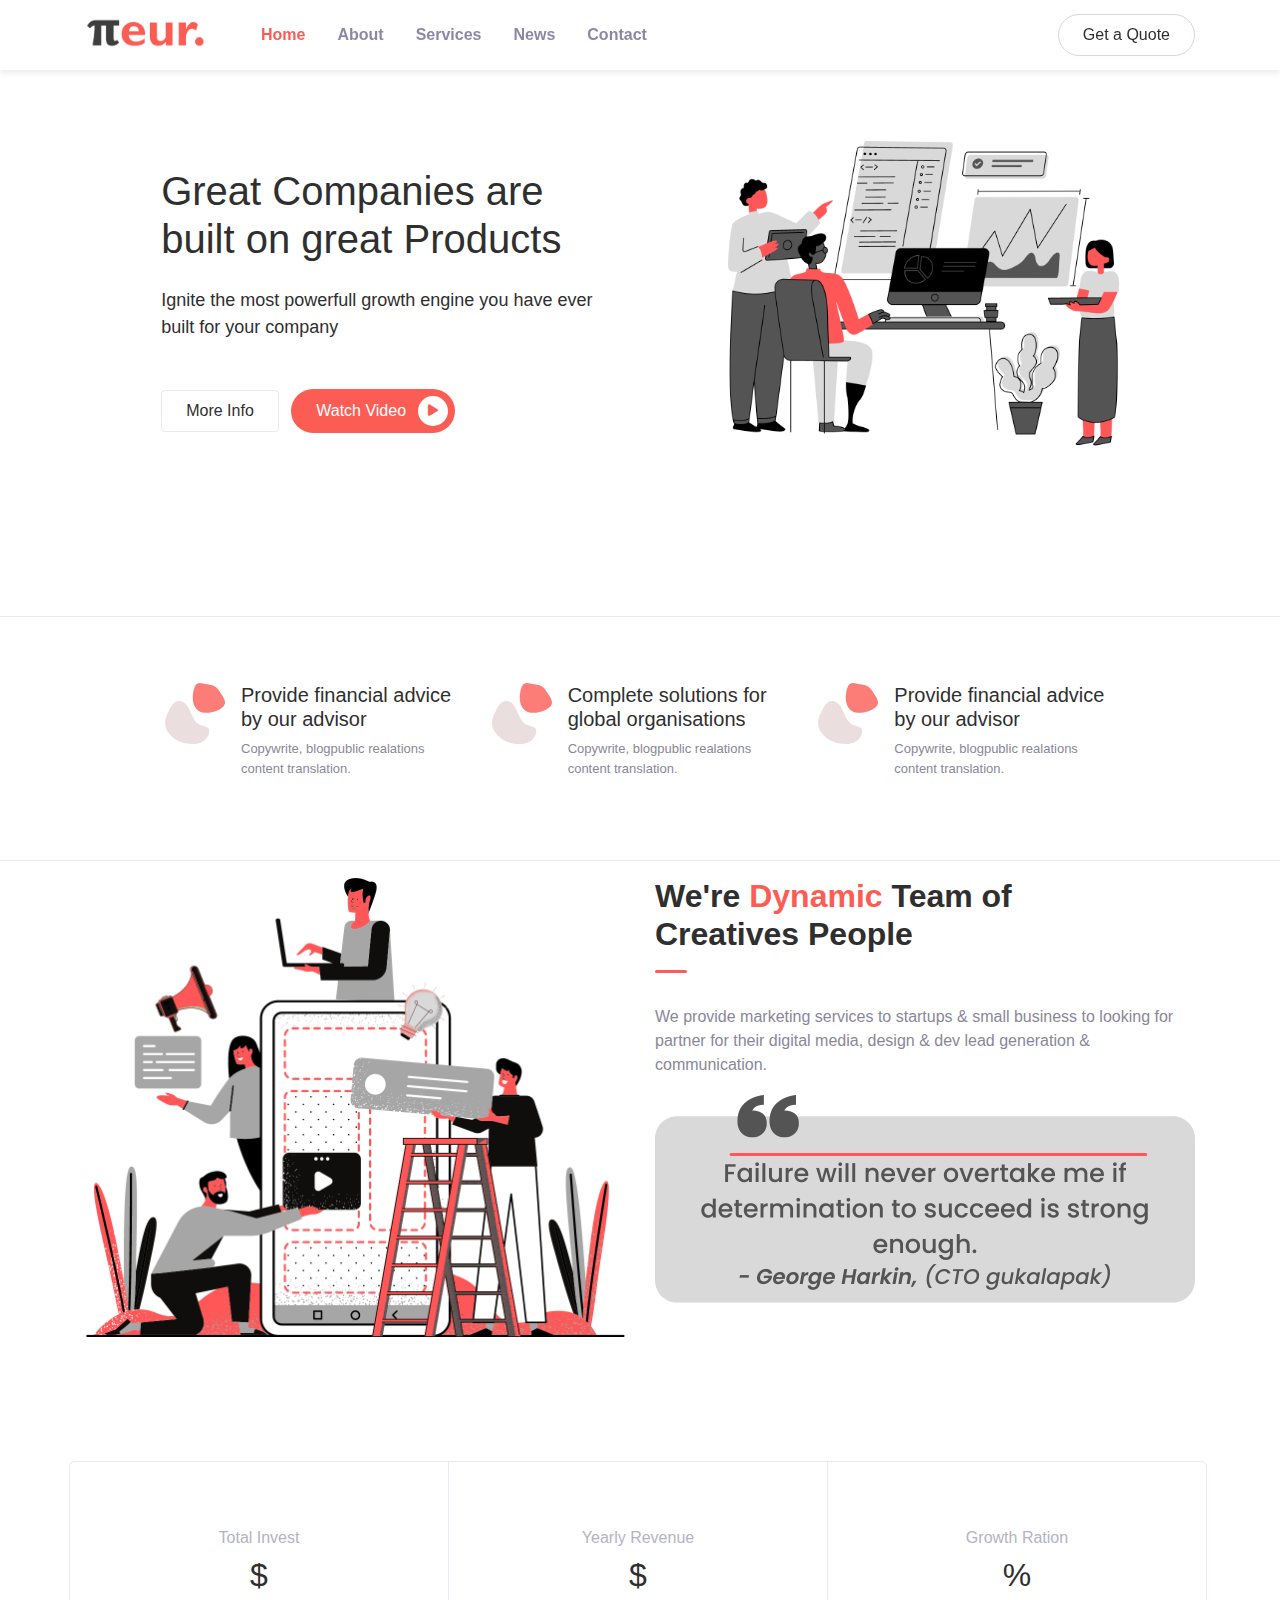
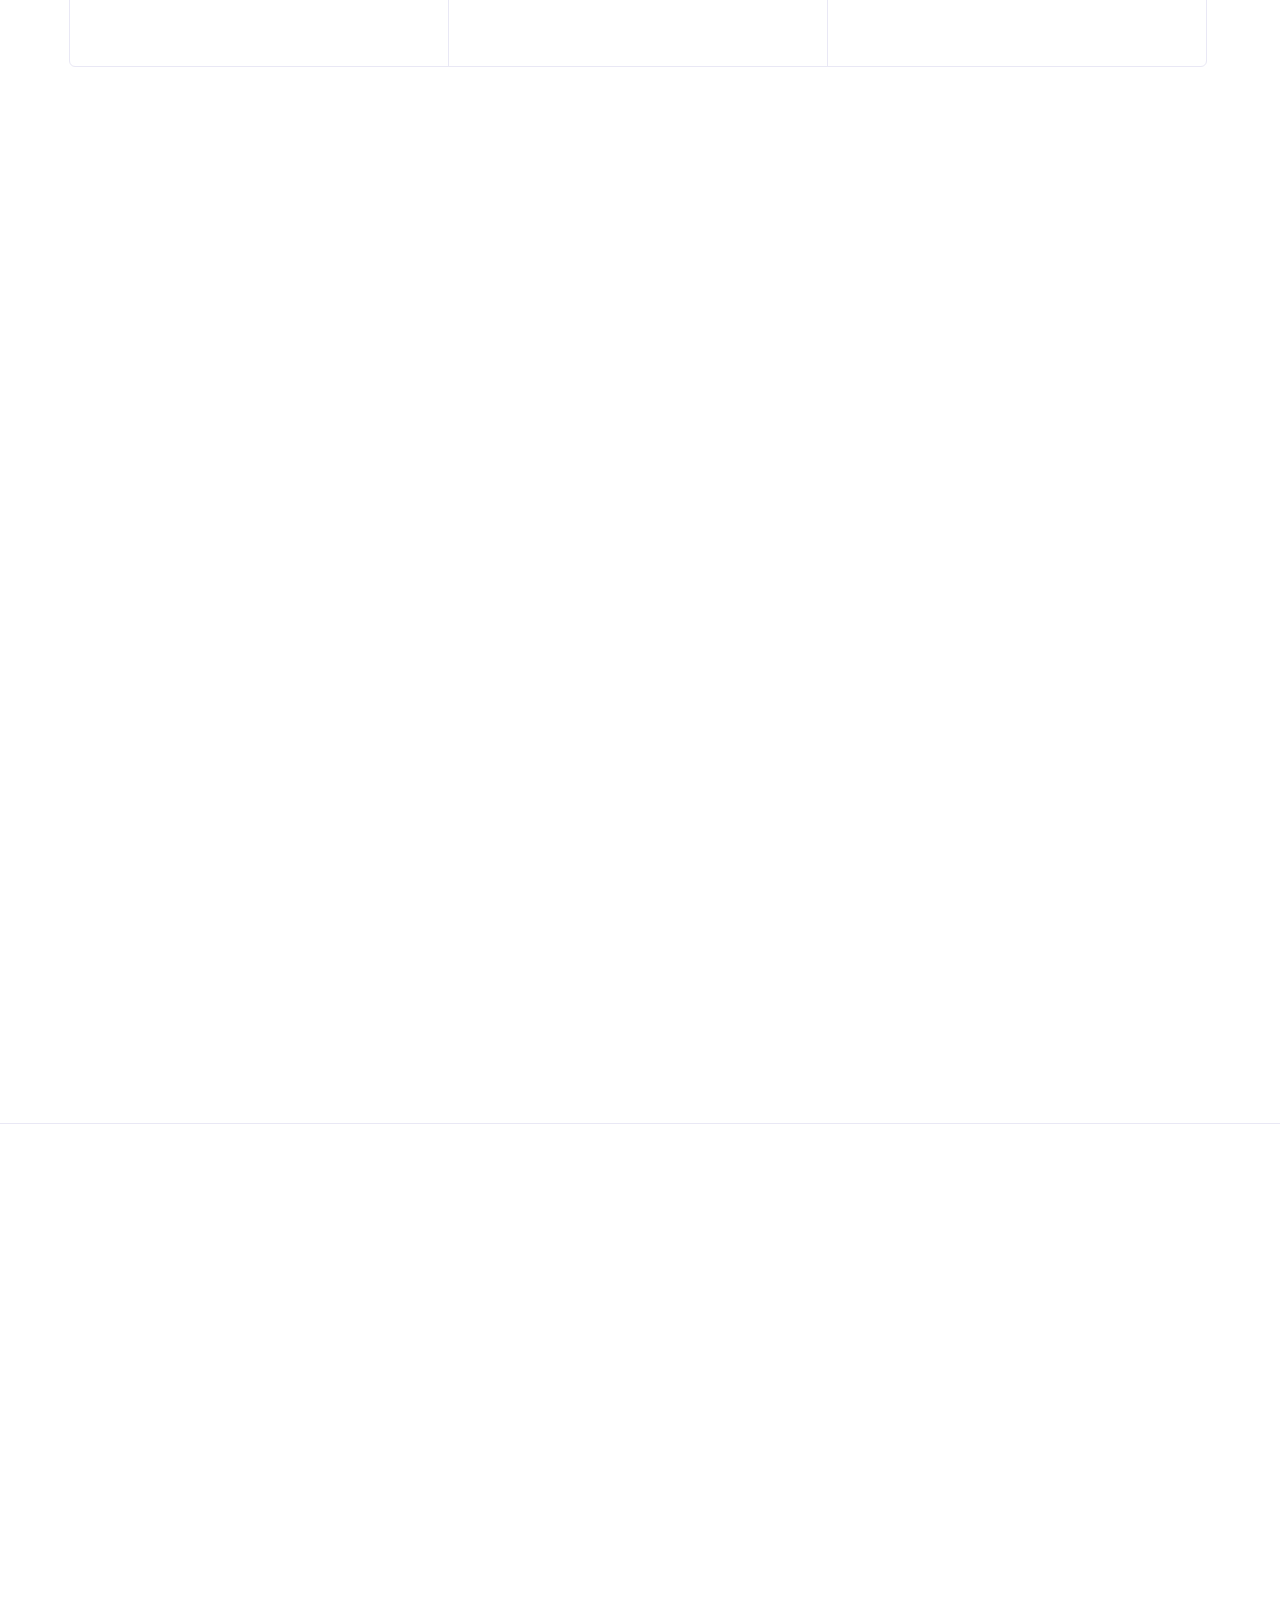
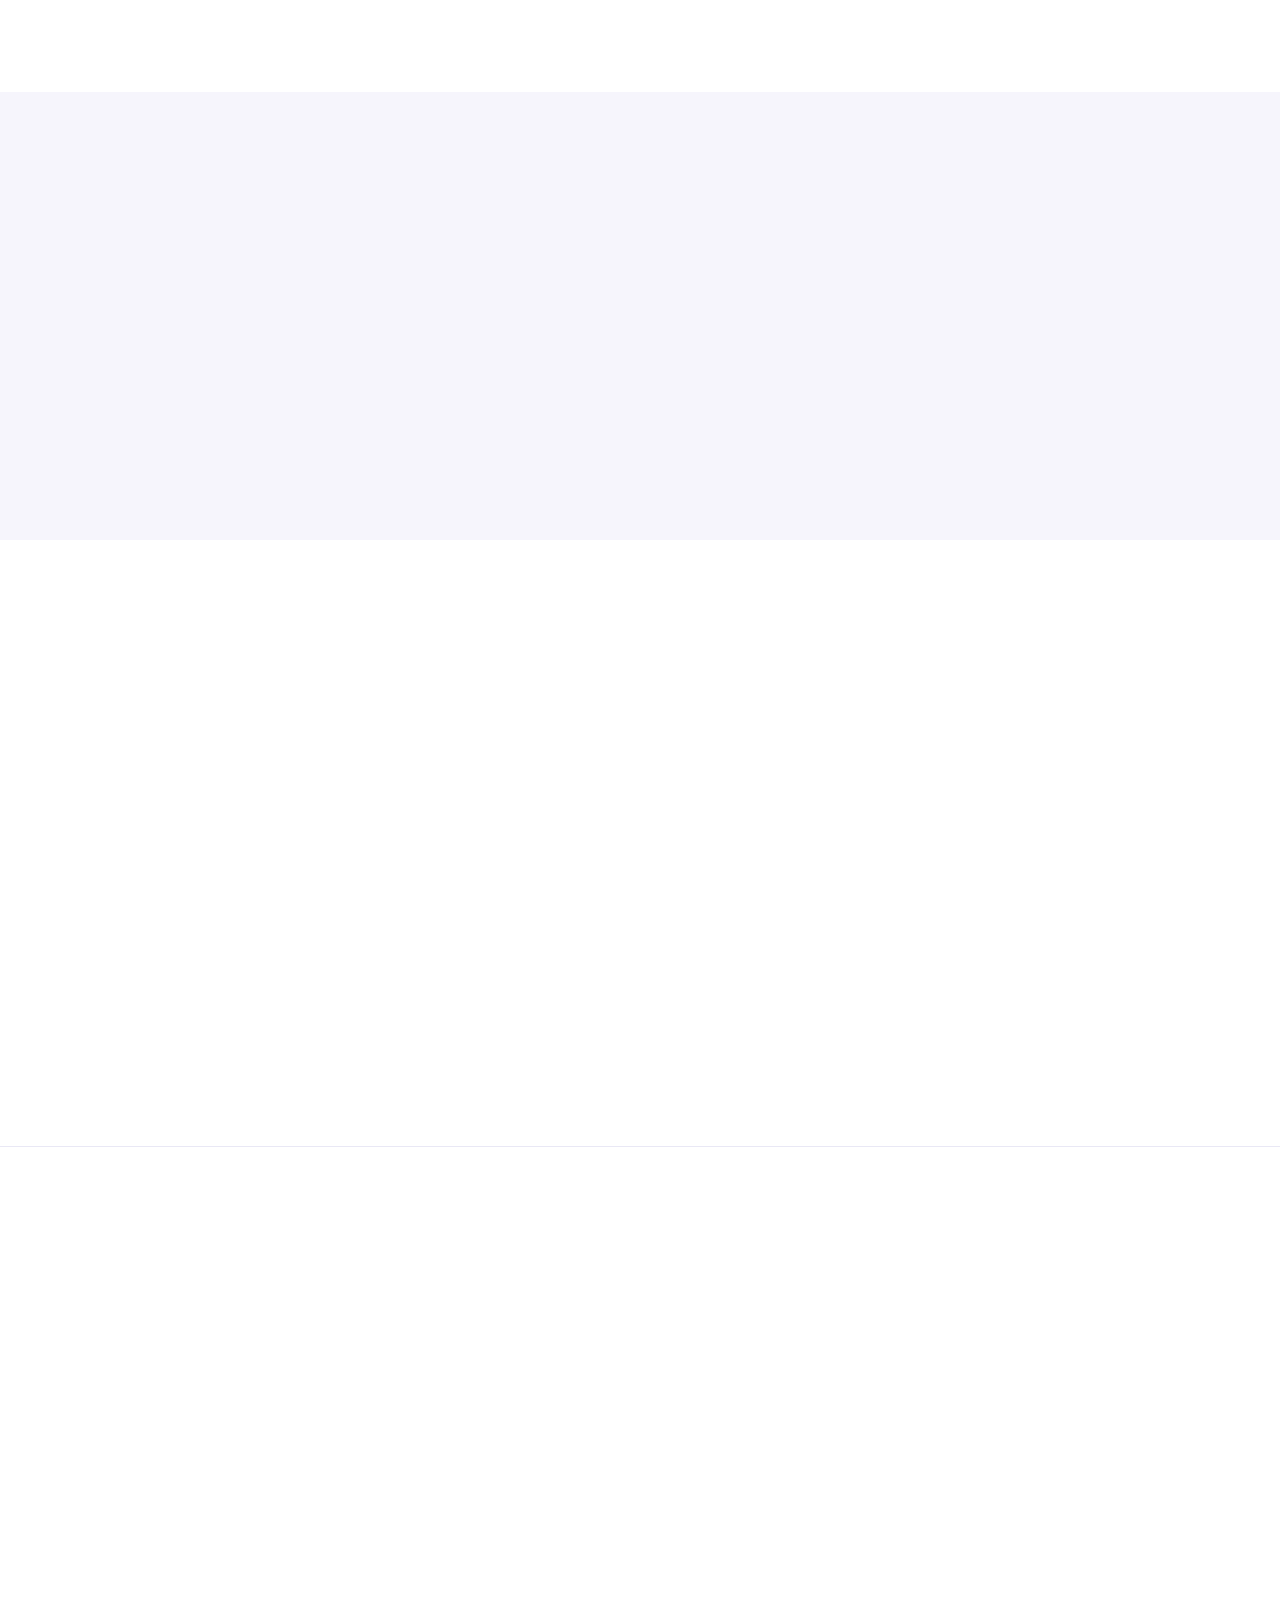
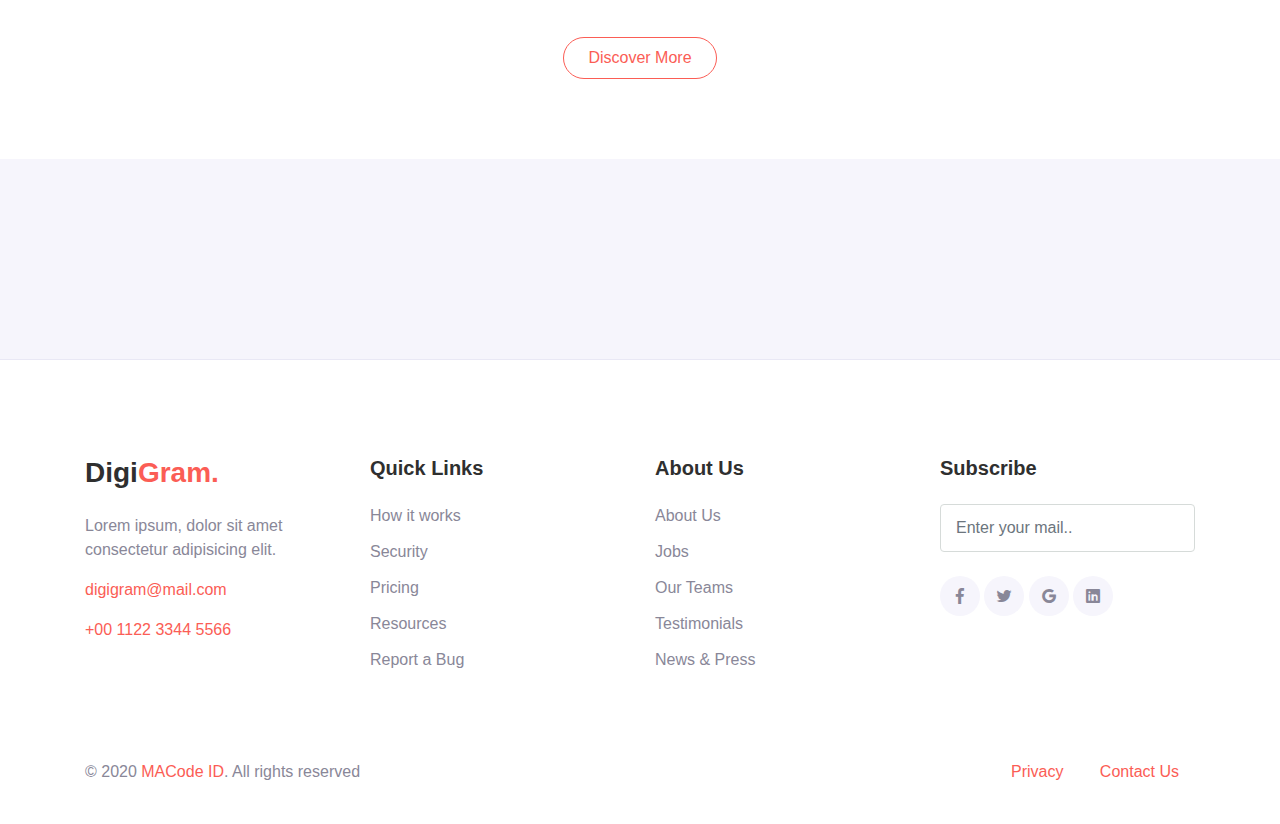
==== commit 48373012: "logo image" ====
--- a/index.html
+++ b/index.html
@@ -32,7 +32,7 @@
       <nav class="navbar navbar-expand-lg navbar-light navbar-float">
         <div class="container">
           <a href="index.html" class="navbar-brand"
-            >𝛑<span class="text-primary logo">eur.</span></a
+            ><img src="assets/img/logo.png" alt="pineur" style="width: 120px;"></a
           >
 
           <button
--- a/assets/css/theme.css
+++ b/assets/css/theme.css
@@ -1381,7 +1381,7 @@
 
 .page-section {
   position: relative;
-  padding-top: 80px;
+  /* padding-top: 80px; */
   padding-bottom: 80px;
   background-color: #fff;
   overflow: hidden;
--- a/assets/css/style.css
+++ b/assets/css/style.css
@@ -1,11 +1,15 @@
 .navbar {
-  padding: 0px;
+  padding: 0px 20px 0px 20px;
   position: fixed;
   top: 0;
 }
 
+@font-face {
+  font-family: LogoFont;
+  src: url(../fonts/GILB____.TTF);
+}
+
 .navbar-brand {
-  font-family: "Gill Sans", "Gill Sans MT", Calibri, "Trebuchet MS", sans-serif !important;
   font-weight: 600 !important;
   font-size: 2.5rem;
   padding-top: 0px;
@@ -14,3 +18,7 @@
 .nav-link {
   font-weight: 600 !important;
 }
+
+.logo {
+  font-family: LogoFont !important;
+}
